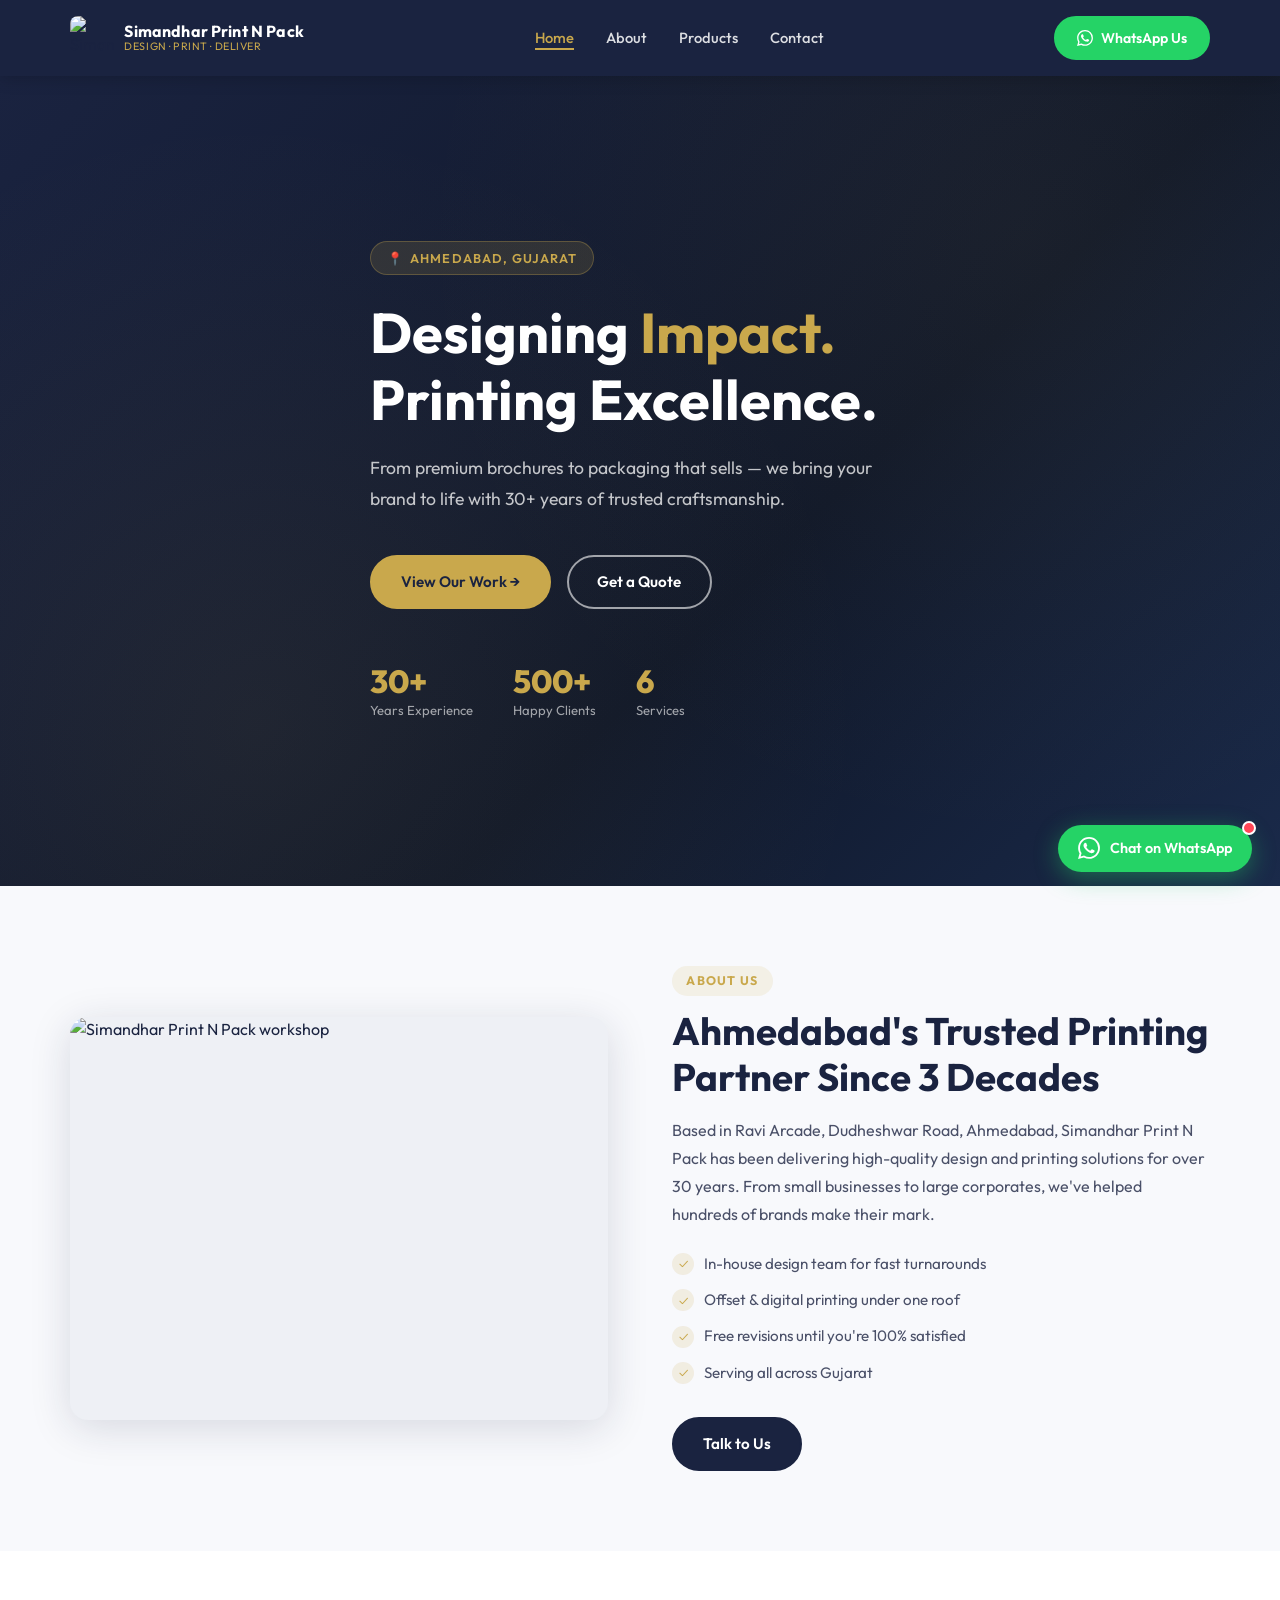
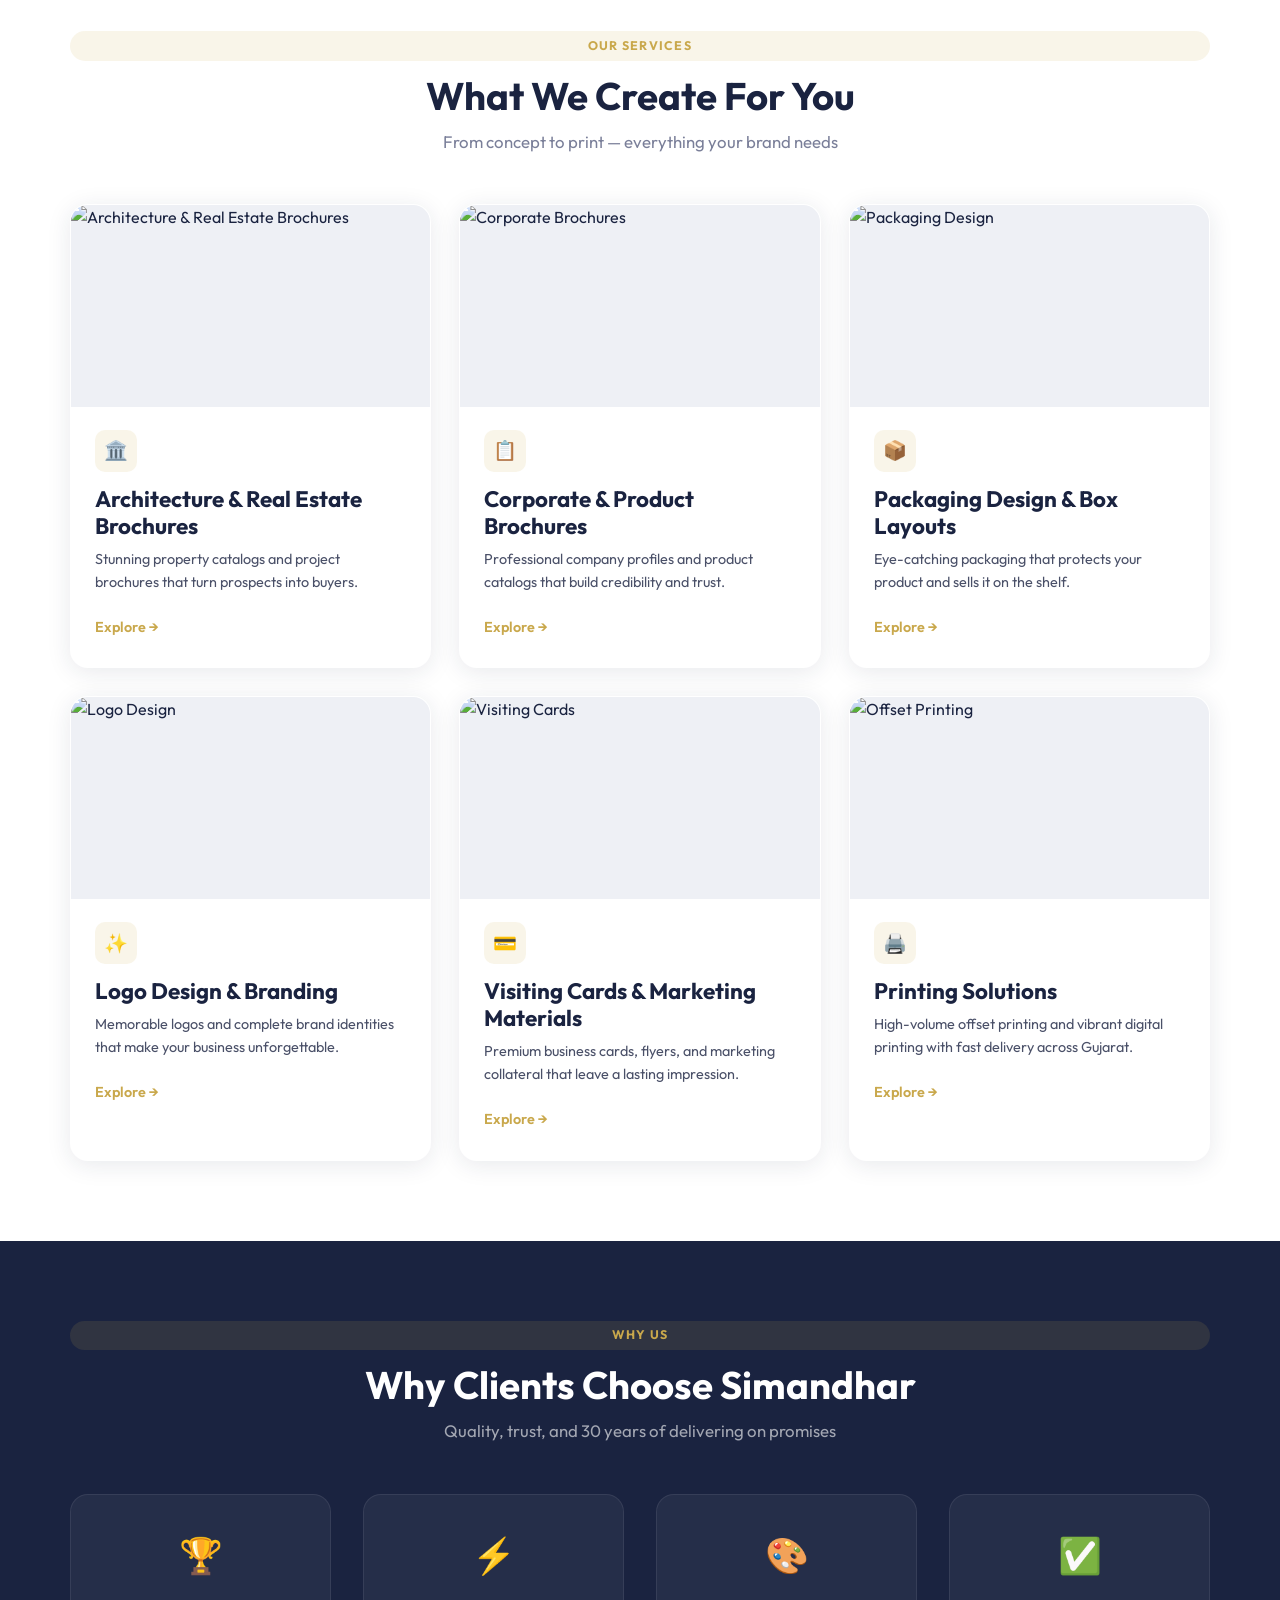
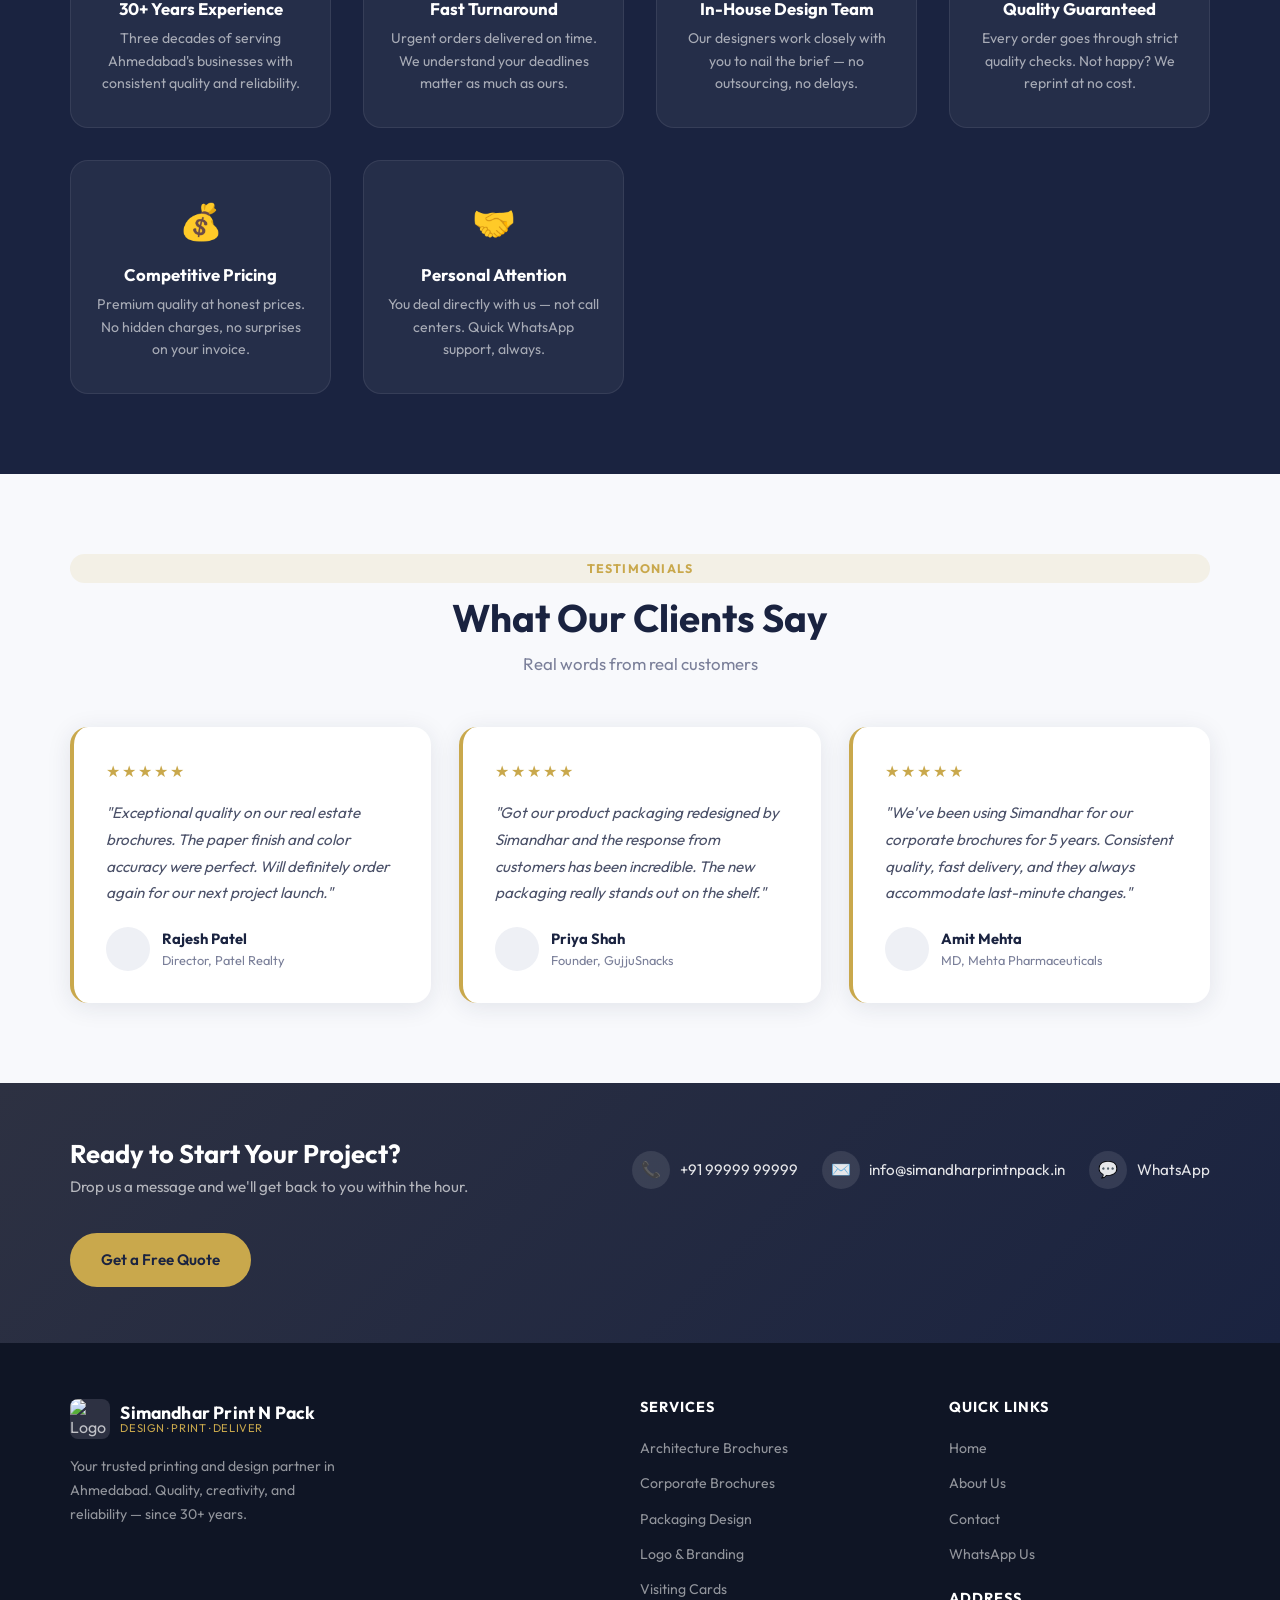
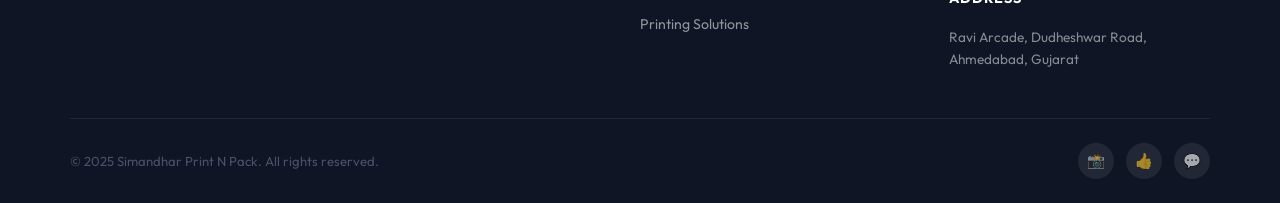
==== index.html @ f45c438a "Initial commit: Complete Simandhar Print N Pack website" ====
<!DOCTYPE html>
<html lang="en">
<head>
  <meta charset="UTF-8" />
  <meta name="viewport" content="width=device-width, initial-scale=1.0" />
  <title>Simandhar Print N Pack | Designing Impact. Printing Excellence.</title>
  <meta name="description" content="Ahmedabad's trusted printing & design studio. 30+ years of experience in brochures, packaging design, logo branding, visiting cards, and offset printing." />
  <meta name="keywords" content="printing Ahmedabad, brochure design, packaging design, logo design, visiting cards, offset printing, Simandhar Print N Pack" />

  <!-- Open Graph -->
  <meta property="og:title" content="Simandhar Print N Pack" />
  <meta property="og:description" content="Designing Impact. Printing Excellence. 30+ years in Ahmedabad." />
  <meta property="og:image" content="images/og-image.jpg" />
  <meta property="og:url" content="https://simandharprintnpack.in" />

  <!-- Fonts -->
  <link rel="preconnect" href="https://fonts.googleapis.com" />
  <link rel="preconnect" href="https://fonts.gstatic.com" crossorigin />
  <link href="https://fonts.googleapis.com/css2?family=Outfit:wght@400;500;600;700;800&display=swap" rel="stylesheet" />

  <!-- Favicon -->
  <link rel="icon" type="image/png" href="images/logo.png" />

  <link rel="stylesheet" href="css/style.css" />
</head>
<body>

  <!-- ========== HEADER ========== -->
  <header class="site-header">
    <div class="nav-inner">
      <a href="index.html" class="nav-logo">
        <img src="images/logo.png" alt="Simandhar Print N Pack Logo" width="44" height="44" />
        <div class="logo-text">
          <span class="logo-name">Simandhar Print N Pack</span>
          <span class="logo-tagline">Design · Print · Deliver</span>
        </div>
      </a>

      <nav>
        <ul class="nav-links">
          <li><a href="index.html" class="active">Home</a></li>
          <li><a href="#about">About</a></li>
          <li><a href="#products">Products</a></li>
          <li><a href="contact.html">Contact</a></li>
        </ul>
      </nav>

      <a href="https://wa.me/919999999999?text=Hi%2C%20I%27m%20interested%20in%20your%20printing%20services." class="btn btn-whatsapp nav-cta" target="_blank" rel="noopener">
        <!-- WhatsApp Icon -->
        <svg viewBox="0 0 24 24" fill="currentColor" width="16" height="16"><path d="M17.472 14.382c-.297-.149-1.758-.867-2.03-.967-.273-.099-.471-.148-.67.15-.197.297-.767.966-.94 1.164-.173.199-.347.223-.644.075-.297-.15-1.255-.463-2.39-1.475-.883-.788-1.48-1.761-1.653-2.059-.173-.297-.018-.458.13-.606.134-.133.298-.347.446-.52.149-.174.198-.298.298-.497.099-.198.05-.371-.025-.52-.075-.149-.669-1.612-.916-2.207-.242-.579-.487-.5-.669-.51-.173-.008-.371-.01-.57-.01-.198 0-.52.074-.792.372-.272.297-1.04 1.016-1.04 2.479 0 1.462 1.065 2.875 1.213 3.074.149.198 2.096 3.2 5.077 4.487.709.306 1.262.489 1.694.625.712.227 1.36.195 1.871.118.571-.085 1.758-.719 2.006-1.413.248-.694.248-1.289.173-1.413-.074-.124-.272-.198-.57-.347m-5.421 7.403h-.004a9.87 9.87 0 01-5.031-1.378l-.361-.214-3.741.982.998-3.648-.235-.374a9.86 9.86 0 01-1.51-5.26c.001-5.45 4.436-9.884 9.888-9.884 2.64 0 5.122 1.03 6.988 2.898a9.825 9.825 0 012.893 6.994c-.003 5.45-4.437 9.884-9.885 9.884m8.413-18.297A11.815 11.815 0 0012.05 0C5.495 0 .16 5.335.157 11.892c0 2.096.547 4.142 1.588 5.945L.057 24l6.305-1.654a11.882 11.882 0 005.683 1.448h.005c6.554 0 11.89-5.335 11.893-11.893a11.821 11.821 0 00-3.48-8.413Z"/></svg>
        WhatsApp Us
      </a>

      <button class="nav-toggle" id="navToggle" aria-label="Toggle menu">
        <span></span><span></span><span></span>
      </button>
    </div>

    <nav class="mobile-nav" id="mobileNav">
      <a href="index.html">Home</a>
      <a href="#about">About</a>
      <a href="#products">Products</a>
      <a href="contact.html">Contact</a>
      <a href="https://wa.me/919999999999" target="_blank" rel="noopener">💬 WhatsApp Us</a>
    </nav>
  </header>

  <!-- ========== HERO ========== -->
  <section class="hero">
    <div class="hero-bg"></div>
    <div class="hero-pattern"></div>
    <div class="container">
      <div class="hero-content">
        <div class="hero-badge">
          <span>📍</span> Ahmedabad, Gujarat
        </div>
        <h1>Designing <span>Impact.</span><br>Printing Excellence.</h1>
        <p class="hero-desc">
          From premium brochures to packaging that sells — we bring your brand to life with 30+ years of trusted craftsmanship.
        </p>
        <div class="hero-actions">
          <a href="#products" class="btn btn-primary">View Our Work →</a>
          <a href="contact.html" class="btn btn-outline">Get a Quote</a>
        </div>
        <div class="hero-stats">
          <div class="stat-item">
            <div class="stat-num">30+</div>
            <div class="stat-label">Years Experience</div>
          </div>
          <div class="stat-item">
            <div class="stat-num">500+</div>
            <div class="stat-label">Happy Clients</div>
          </div>
          <div class="stat-item">
            <div class="stat-num">6</div>
            <div class="stat-label">Services</div>
          </div>
        </div>
      </div>
    </div>
  </section>

  <!-- ========== ABOUT ========== -->
  <section class="about-snippet" id="about">
    <div class="container">
      <div class="about-grid">
        <div class="about-image">
          <img src="images/about.jpg" alt="Simandhar Print N Pack workshop" loading="lazy" />
        </div>
        <div class="about-text">
          <span class="section-label">About Us</span>
          <h2>Ahmedabad's Trusted Printing Partner Since 3 Decades</h2>
          <p>
            Based in Ravi Arcade, Dudheshwar Road, Ahmedabad, Simandhar Print N Pack has been delivering high-quality design and printing solutions for over 30 years. From small businesses to large corporates, we've helped hundreds of brands make their mark.
          </p>
          <div class="about-features">
            <div class="feature-item">
              <span class="feature-icon">✓</span>
              In-house design team for fast turnarounds
            </div>
            <div class="feature-item">
              <span class="feature-icon">✓</span>
              Offset & digital printing under one roof
            </div>
            <div class="feature-item">
              <span class="feature-icon">✓</span>
              Free revisions until you're 100% satisfied
            </div>
            <div class="feature-item">
              <span class="feature-icon">✓</span>
              Serving all across Gujarat
            </div>
          </div>
          <a href="contact.html" class="btn btn-dark">Talk to Us</a>
        </div>
      </div>
    </div>
  </section>

  <!-- ========== PRODUCTS ========== -->
  <section id="products">
    <div class="container">
      <span class="section-label" style="display:block;text-align:center;">Our Services</span>
      <h2 class="section-title">What We Create For You</h2>
      <p class="section-subtitle">From concept to print — everything your brand needs</p>

      <div class="products-grid">

        <!-- Architecture Brochures -->
        <div class="product-card">
          <div class="product-card-img">
            <img src="images/products/architecture-thumb.jpg" alt="Architecture & Real Estate Brochures" loading="lazy" />
          </div>
          <div class="product-card-body">
            <div class="product-card-icon">🏛️</div>
            <h3>Architecture & Real Estate Brochures</h3>
            <p>Stunning property catalogs and project brochures that turn prospects into buyers.</p>
            <a href="products/architecture-brochures.html" class="card-link">Explore →</a>
          </div>
        </div>

        <!-- Corporate Brochures -->
        <div class="product-card">
          <div class="product-card-img">
            <img src="images/products/corporate-thumb.jpg" alt="Corporate Brochures" loading="lazy" />
          </div>
          <div class="product-card-body">
            <div class="product-card-icon">📋</div>
            <h3>Corporate & Product Brochures</h3>
            <p>Professional company profiles and product catalogs that build credibility and trust.</p>
            <a href="products/corporate-brochures.html" class="card-link">Explore →</a>
          </div>
        </div>

        <!-- Packaging -->
        <div class="product-card">
          <div class="product-card-img">
            <img src="images/products/packaging-thumb.jpg" alt="Packaging Design" loading="lazy" />
          </div>
          <div class="product-card-body">
            <div class="product-card-icon">📦</div>
            <h3>Packaging Design & Box Layouts</h3>
            <p>Eye-catching packaging that protects your product and sells it on the shelf.</p>
            <a href="products/packaging-design.html" class="card-link">Explore →</a>
          </div>
        </div>

        <!-- Logo & Branding -->
        <div class="product-card">
          <div class="product-card-img">
            <img src="images/products/logo-thumb.jpg" alt="Logo Design" loading="lazy" />
          </div>
          <div class="product-card-body">
            <div class="product-card-icon">✨</div>
            <h3>Logo Design & Branding</h3>
            <p>Memorable logos and complete brand identities that make your business unforgettable.</p>
            <a href="products/logo-branding.html" class="card-link">Explore →</a>
          </div>
        </div>

        <!-- Visiting Cards -->
        <div class="product-card">
          <div class="product-card-img">
            <img src="images/products/cards-thumb.jpg" alt="Visiting Cards" loading="lazy" />
          </div>
          <div class="product-card-body">
            <div class="product-card-icon">💳</div>
            <h3>Visiting Cards & Marketing Materials</h3>
            <p>Premium business cards, flyers, and marketing collateral that leave a lasting impression.</p>
            <a href="products/visiting-cards.html" class="card-link">Explore →</a>
          </div>
        </div>

        <!-- Printing Solutions -->
        <div class="product-card">
          <div class="product-card-img">
            <img src="images/products/printing-thumb.jpg" alt="Offset Printing" loading="lazy" />
          </div>
          <div class="product-card-body">
            <div class="product-card-icon">🖨️</div>
            <h3>Printing Solutions</h3>
            <p>High-volume offset printing and vibrant digital printing with fast delivery across Gujarat.</p>
            <a href="products/printing-solutions.html" class="card-link">Explore →</a>
          </div>
        </div>

      </div>
    </div>
  </section>

  <!-- ========== WHY CHOOSE US ========== -->
  <section class="why-us">
    <div class="container">
      <span class="section-label" style="display:block;text-align:center;">Why Us</span>
      <h2 class="section-title">Why Clients Choose Simandhar</h2>
      <p class="section-subtitle">Quality, trust, and 30 years of delivering on promises</p>

      <div class="why-grid">
        <div class="why-card">
          <div class="why-icon">🏆</div>
          <h3>30+ Years Experience</h3>
          <p>Three decades of serving Ahmedabad's businesses with consistent quality and reliability.</p>
        </div>
        <div class="why-card">
          <div class="why-icon">⚡</div>
          <h3>Fast Turnaround</h3>
          <p>Urgent orders delivered on time. We understand your deadlines matter as much as ours.</p>
        </div>
        <div class="why-card">
          <div class="why-icon">🎨</div>
          <h3>In-House Design Team</h3>
          <p>Our designers work closely with you to nail the brief — no outsourcing, no delays.</p>
        </div>
        <div class="why-card">
          <div class="why-icon">✅</div>
          <h3>Quality Guaranteed</h3>
          <p>Every order goes through strict quality checks. Not happy? We reprint at no cost.</p>
        </div>
        <div class="why-card">
          <div class="why-icon">💰</div>
          <h3>Competitive Pricing</h3>
          <p>Premium quality at honest prices. No hidden charges, no surprises on your invoice.</p>
        </div>
        <div class="why-card">
          <div class="why-icon">🤝</div>
          <h3>Personal Attention</h3>
          <p>You deal directly with us — not call centers. Quick WhatsApp support, always.</p>
        </div>
      </div>
    </div>
  </section>

  <!-- ========== TESTIMONIALS ========== -->
  <section class="testimonials">
    <div class="container">
      <span class="section-label" style="display:block;text-align:center;">Testimonials</span>
      <h2 class="section-title">What Our Clients Say</h2>
      <p class="section-subtitle">Real words from real customers</p>

      <div class="testimonials-grid">
        <div class="testimonial-card">
          <div class="stars">★★★★★</div>
          <p>"Exceptional quality on our real estate brochures. The paper finish and color accuracy were perfect. Will definitely order again for our next project launch."</p>
          <div class="testimonial-author">
            <div class="author-avatar"></div>
            <div>
              <div class="author-name">Rajesh Patel</div>
              <div class="author-role">Director, Patel Realty</div>
            </div>
          </div>
        </div>

        <div class="testimonial-card">
          <div class="stars">★★★★★</div>
          <p>"Got our product packaging redesigned by Simandhar and the response from customers has been incredible. The new packaging really stands out on the shelf."</p>
          <div class="testimonial-author">
            <div class="author-avatar"></div>
            <div>
              <div class="author-name">Priya Shah</div>
              <div class="author-role">Founder, GujjuSnacks</div>
            </div>
          </div>
        </div>

        <div class="testimonial-card">
          <div class="stars">★★★★★</div>
          <p>"We've been using Simandhar for our corporate brochures for 5 years. Consistent quality, fast delivery, and they always accommodate last-minute changes."</p>
          <div class="testimonial-author">
            <div class="author-avatar"></div>
            <div>
              <div class="author-name">Amit Mehta</div>
              <div class="author-role">MD, Mehta Pharmaceuticals</div>
            </div>
          </div>
        </div>
      </div>
    </div>
  </section>

  <!-- ========== CONTACT STRIP ========== -->
  <section class="contact-strip">
    <div class="container">
      <div class="contact-strip-inner">
        <div>
          <h2>Ready to Start Your Project?</h2>
          <p>Drop us a message and we'll get back to you within the hour.</p>
        </div>
        <div class="contact-items">
          <a href="tel:+919999999999" class="contact-item">
            <span class="contact-item-icon">📞</span>
            +91 99999 99999
          </a>
          <a href="mailto:info@simandharprintnpack.in" class="contact-item">
            <span class="contact-item-icon">✉️</span>
            info@simandharprintnpack.in
          </a>
          <a href="https://wa.me/919999999999" class="contact-item" target="_blank" rel="noopener">
            <span class="contact-item-icon">💬</span>
            WhatsApp
          </a>
        </div>
        <a href="contact.html" class="btn btn-primary">Get a Free Quote</a>
      </div>
    </div>
  </section>

  <!-- ========== FOOTER ========== -->
  <footer class="site-footer">
    <div class="container">
      <div class="footer-grid">
        <div class="footer-brand">
          <div class="footer-logo-wrap">
            <img src="images/logo.png" alt="Logo" class="footer-logo-img" width="40" height="40" />
            <div class="logo-text">
              <span class="logo-name">Simandhar Print N Pack</span>
              <span class="logo-tagline">Design · Print · Deliver</span>
            </div>
          </div>
          <p>Your trusted printing and design partner in Ahmedabad. Quality, creativity, and reliability — since 30+ years.</p>
        </div>
        <div class="footer-col">
          <h4>Services</h4>
          <ul>
            <li><a href="products/architecture-brochures.html">Architecture Brochures</a></li>
            <li><a href="products/corporate-brochures.html">Corporate Brochures</a></li>
            <li><a href="products/packaging-design.html">Packaging Design</a></li>
            <li><a href="products/logo-branding.html">Logo & Branding</a></li>
            <li><a href="products/visiting-cards.html">Visiting Cards</a></li>
            <li><a href="products/printing-solutions.html">Printing Solutions</a></li>
          </ul>
        </div>
        <div class="footer-col">
          <h4>Quick Links</h4>
          <ul>
            <li><a href="index.html">Home</a></li>
            <li><a href="#about">About Us</a></li>
            <li><a href="contact.html">Contact</a></li>
            <li><a href="https://wa.me/919999999999" target="_blank" rel="noopener">WhatsApp Us</a></li>
          </ul>
          <h4 style="margin-top:1.5rem;">Address</h4>
          <p style="font-size:0.85rem;color:rgba(255,255,255,0.5);line-height:1.6;">
            Ravi Arcade, Dudheshwar Road,<br>Ahmedabad, Gujarat
          </p>
        </div>
      </div>
      <div class="footer-bottom">
        <p>© 2025 Simandhar Print N Pack. All rights reserved.</p>
        <div class="social-links">
          <a href="#" class="social-link" aria-label="Instagram">📸</a>
          <a href="#" class="social-link" aria-label="Facebook">👍</a>
          <a href="https://wa.me/919999999999" class="social-link" aria-label="WhatsApp" target="_blank" rel="noopener">💬</a>
        </div>
      </div>
    </div>
  </footer>

  <!-- ========== WHATSAPP FLOAT ========== -->
  <a href="https://wa.me/919999999999?text=Hi%2C%20I%27m%20interested%20in%20your%20services.%20Please%20share%20more%20details." class="whatsapp-float" target="_blank" rel="noopener" aria-label="Chat on WhatsApp">
    <div class="whatsapp-pulse"></div>
    <svg viewBox="0 0 24 24" fill="currentColor">
      <path d="M17.472 14.382c-.297-.149-1.758-.867-2.03-.967-.273-.099-.471-.148-.67.15-.197.297-.767.966-.94 1.164-.173.199-.347.223-.644.075-.297-.15-1.255-.463-2.39-1.475-.883-.788-1.48-1.761-1.653-2.059-.173-.297-.018-.458.13-.606.134-.133.298-.347.446-.52.149-.174.198-.298.298-.497.099-.198.05-.371-.025-.52-.075-.149-.669-1.612-.916-2.207-.242-.579-.487-.5-.669-.51-.173-.008-.371-.01-.57-.01-.198 0-.52.074-.792.372-.272.297-1.04 1.016-1.04 2.479 0 1.462 1.065 2.875 1.213 3.074.149.198 2.096 3.2 5.077 4.487.709.306 1.262.489 1.694.625.712.227 1.36.195 1.871.118.571-.085 1.758-.719 2.006-1.413.248-.694.248-1.289.173-1.413-.074-.124-.272-.198-.57-.347m-5.421 7.403h-.004a9.87 9.87 0 01-5.031-1.378l-.361-.214-3.741.982.998-3.648-.235-.374a9.86 9.86 0 01-1.51-5.26c.001-5.45 4.436-9.884 9.888-9.884 2.64 0 5.122 1.03 6.988 2.898a9.825 9.825 0 012.893 6.994c-.003 5.45-4.437 9.884-9.885 9.884m8.413-18.297A11.815 11.815 0 0012.05 0C5.495 0 .16 5.335.157 11.892c0 2.096.547 4.142 1.588 5.945L.057 24l6.305-1.654a11.882 11.882 0 005.683 1.448h.005c6.554 0 11.89-5.335 11.893-11.893a11.821 11.821 0 00-3.48-8.413Z"/>
    </svg>
    <span>Chat on WhatsApp</span>
  </a>

  <script src="js/main.js"></script>
</body>
</html>
---- css/style.css ----
/* =============================================
   Simandhar Print N Pack — Global Stylesheet
   ============================================= */

/* --- Variables --- */
:root {
  --navy: #1a2340;
  --charcoal: #2d3142;
  --gold: #c9a84c;
  --gold-light: #e8c97a;
  --white: #ffffff;
  --off-white: #f8f9fc;
  --light-gray: #eef0f5;
  --text-dark: #1a2340;
  --text-mid: #4a5068;
  --text-light: #7a7f99;
  --shadow: 0 4px 24px rgba(26,35,64,0.10);
  --shadow-lg: 0 8px 40px rgba(26,35,64,0.15);
  --radius: 10px;
  --radius-lg: 18px;
  --transition: 0.25s ease;
  --whatsapp: #25D366;
}

/* --- Reset & Base --- */
*, *::before, *::after { box-sizing: border-box; margin: 0; padding: 0; }

html { scroll-behavior: smooth; }

body {
  font-family: 'Outfit', 'Inter', sans-serif;
  color: var(--text-dark);
  background: var(--white);
  line-height: 1.6;
  font-size: 16px;
  overflow-x: hidden;
}

img { max-width: 100%; height: auto; display: block; }

a { color: inherit; text-decoration: none; }

ul { list-style: none; }

/* --- Typography --- */
h1, h2, h3, h4 { font-weight: 700; line-height: 1.2; }
h1 { font-size: clamp(2rem, 5vw, 3.5rem); }
h2 { font-size: clamp(1.6rem, 3.5vw, 2.4rem); }
h3 { font-size: clamp(1.1rem, 2.5vw, 1.4rem); }
p { color: var(--text-mid); line-height: 1.75; }

.section-title {
  text-align: center;
  margin-bottom: 0.5rem;
  color: var(--navy);
}
.section-subtitle {
  text-align: center;
  color: var(--text-light);
  font-size: 1.05rem;
  margin-bottom: 3rem;
}
.section-label {
  display: inline-block;
  background: rgba(201,168,76,0.12);
  color: var(--gold);
  font-size: 0.78rem;
  font-weight: 700;
  letter-spacing: 0.1em;
  text-transform: uppercase;
  padding: 0.3rem 0.9rem;
  border-radius: 50px;
  margin-bottom: 0.75rem;
}

/* --- Container --- */
.container {
  max-width: 1180px;
  margin: 0 auto;
  padding: 0 1.25rem;
}

/* --- Buttons --- */
.btn {
  display: inline-flex;
  align-items: center;
  gap: 0.5rem;
  padding: 0.8rem 1.8rem;
  border-radius: 50px;
  font-weight: 600;
  font-size: 0.95rem;
  cursor: pointer;
  transition: all var(--transition);
  border: 2px solid transparent;
  white-space: nowrap;
}

.btn-primary {
  background: var(--gold);
  color: var(--navy);
  border-color: var(--gold);
}
.btn-primary:hover {
  background: var(--gold-light);
  border-color: var(--gold-light);
  transform: translateY(-2px);
  box-shadow: 0 6px 20px rgba(201,168,76,0.35);
}

.btn-outline {
  background: transparent;
  color: var(--white);
  border-color: rgba(255,255,255,0.6);
}
.btn-outline:hover {
  background: rgba(255,255,255,0.12);
  border-color: var(--white);
}

.btn-whatsapp {
  background: var(--whatsapp);
  color: var(--white);
  border-color: var(--whatsapp);
}
.btn-whatsapp:hover {
  background: #1ebe5a;
  transform: translateY(-2px);
  box-shadow: 0 6px 20px rgba(37,211,102,0.35);
}

.btn-dark {
  background: var(--navy);
  color: var(--white);
  border-color: var(--navy);
}
.btn-dark:hover {
  background: var(--charcoal);
  transform: translateY(-2px);
}

/* =============================================
   HEADER / NAV
   ============================================= */
.site-header {
  position: sticky;
  top: 0;
  z-index: 100;
  background: var(--navy);
  box-shadow: 0 2px 16px rgba(0,0,0,0.18);
}

.nav-inner {
  display: flex;
  align-items: center;
  justify-content: space-between;
  padding: 1rem 1.25rem;
  max-width: 1180px;
  margin: 0 auto;
}

.nav-logo {
  display: flex;
  align-items: center;
  gap: 0.65rem;
}
.nav-logo img {
  width: 44px;
  height: 44px;
  border-radius: 8px;
  object-fit: cover;
}
.logo-text {
  display: flex;
  flex-direction: column;
  line-height: 1.1;
}
.logo-name {
  font-size: 1rem;
  font-weight: 700;
  color: var(--white);
  letter-spacing: 0.01em;
}
.logo-tagline {
  font-size: 0.67rem;
  color: var(--gold);
  letter-spacing: 0.05em;
  text-transform: uppercase;
}

.nav-links {
  display: flex;
  align-items: center;
  gap: 2rem;
}
.nav-links a {
  color: rgba(255,255,255,0.85);
  font-size: 0.92rem;
  font-weight: 500;
  transition: color var(--transition);
  position: relative;
}
.nav-links a::after {
  content: '';
  position: absolute;
  bottom: -3px;
  left: 0;
  width: 0;
  height: 2px;
  background: var(--gold);
  transition: width var(--transition);
}
.nav-links a:hover,
.nav-links a.active {
  color: var(--gold);
}
.nav-links a:hover::after,
.nav-links a.active::after {
  width: 100%;
}

.nav-cta {
  padding: 0.55rem 1.3rem;
  font-size: 0.88rem;
}

/* Hamburger */
.nav-toggle {
  display: none;
  flex-direction: column;
  gap: 5px;
  background: none;
  border: none;
  cursor: pointer;
  padding: 6px;
}
.nav-toggle span {
  display: block;
  width: 24px;
  height: 2px;
  background: var(--white);
  border-radius: 2px;
  transition: all var(--transition);
}
.nav-toggle.open span:nth-child(1) { transform: translateY(7px) rotate(45deg); }
.nav-toggle.open span:nth-child(2) { opacity: 0; }
.nav-toggle.open span:nth-child(3) { transform: translateY(-7px) rotate(-45deg); }

/* Mobile Nav */
.mobile-nav {
  display: none;
  background: var(--charcoal);
  padding: 1rem 1.25rem 1.5rem;
}
.mobile-nav.open { display: block; }
.mobile-nav a {
  display: block;
  color: rgba(255,255,255,0.88);
  padding: 0.75rem 0;
  font-size: 1rem;
  border-bottom: 1px solid rgba(255,255,255,0.08);
  transition: color var(--transition);
}
.mobile-nav a:last-child { border-bottom: none; }
.mobile-nav a:hover { color: var(--gold); }

/* =============================================
   HERO
   ============================================= */
.hero {
  position: relative;
  min-height: 90vh;
  display: flex;
  align-items: center;
  background: linear-gradient(135deg, var(--navy) 0%, #0f1729 60%, #1a2a4a 100%);
  overflow: hidden;
}

.hero-bg {
  position: absolute;
  inset: 0;
  background-image: url('../images/hero.jpg');
  background-size: cover;
  background-position: center;
  opacity: 0.18;
}

.hero-pattern {
  position: absolute;
  inset: 0;
  background-image:
    radial-gradient(circle at 20% 80%, rgba(201,168,76,0.08) 0%, transparent 50%),
    radial-gradient(circle at 80% 20%, rgba(201,168,76,0.06) 0%, transparent 50%);
}

.hero-content {
  position: relative;
  z-index: 1;
  max-width: 700px;
  padding: 5rem 0;
}

.hero-badge {
  display: inline-flex;
  align-items: center;
  gap: 0.4rem;
  background: rgba(201,168,76,0.15);
  border: 1px solid rgba(201,168,76,0.3);
  color: var(--gold);
  font-size: 0.8rem;
  font-weight: 600;
  letter-spacing: 0.08em;
  text-transform: uppercase;
  padding: 0.35rem 1rem;
  border-radius: 50px;
  margin-bottom: 1.5rem;
}

.hero h1 {
  color: var(--white);
  margin-bottom: 1.25rem;
}
.hero h1 span { color: var(--gold); }

.hero-desc {
  color: rgba(255,255,255,0.75);
  font-size: 1.1rem;
  margin-bottom: 2.5rem;
  max-width: 540px;
}

.hero-actions {
  display: flex;
  gap: 1rem;
  flex-wrap: wrap;
}

.hero-stats {
  display: flex;
  gap: 2.5rem;
  margin-top: 3.5rem;
  flex-wrap: wrap;
}
.stat-item { text-align: left; }
.stat-num {
  font-size: 2rem;
  font-weight: 800;
  color: var(--gold);
  line-height: 1;
}
.stat-label {
  font-size: 0.82rem;
  color: rgba(255,255,255,0.6);
  margin-top: 0.2rem;
}

/* =============================================
   SECTIONS
   ============================================= */
section { padding: 5rem 0; }

/* About Snippet */
.about-snippet {
  background: var(--off-white);
}
.about-grid {
  display: grid;
  grid-template-columns: 1fr 1fr;
  gap: 4rem;
  align-items: center;
}
.about-image {
  border-radius: var(--radius-lg);
  overflow: hidden;
  box-shadow: var(--shadow-lg);
  aspect-ratio: 4/3;
  background: var(--light-gray);
}
.about-image img {
  width: 100%;
  height: 100%;
  object-fit: cover;
}
.about-text .section-label { text-align: left; }
.about-text h2 { margin-bottom: 1rem; }
.about-text p { margin-bottom: 1.5rem; }
.about-features {
  display: flex;
  flex-direction: column;
  gap: 0.75rem;
  margin-bottom: 2rem;
}
.feature-item {
  display: flex;
  align-items: center;
  gap: 0.6rem;
  font-size: 0.95rem;
  color: var(--text-mid);
}
.feature-icon {
  width: 22px;
  height: 22px;
  background: rgba(201,168,76,0.15);
  border-radius: 50%;
  display: flex;
  align-items: center;
  justify-content: center;
  flex-shrink: 0;
  color: var(--gold);
  font-size: 0.75rem;
}

/* Products Grid */
.products-grid {
  display: grid;
  grid-template-columns: repeat(auto-fit, minmax(300px, 1fr));
  gap: 1.75rem;
  margin-top: 3rem;
}

.product-card {
  background: var(--white);
  border-radius: var(--radius-lg);
  overflow: hidden;
  box-shadow: var(--shadow);
  transition: all var(--transition);
  border: 1.5px solid transparent;
}
.product-card:hover {
  transform: translateY(-6px);
  box-shadow: var(--shadow-lg);
  border-color: var(--gold);
}
.product-card-img {
  aspect-ratio: 16/9;
  overflow: hidden;
  background: var(--light-gray);
}
.product-card-img img {
  width: 100%;
  height: 100%;
  object-fit: cover;
  transition: transform 0.4s ease;
}
.product-card:hover .product-card-img img {
  transform: scale(1.05);
}
.product-card-body {
  padding: 1.4rem 1.5rem 1.75rem;
}
.product-card-icon {
  width: 42px;
  height: 42px;
  background: rgba(201,168,76,0.12);
  border-radius: 10px;
  display: flex;
  align-items: center;
  justify-content: center;
  margin-bottom: 0.9rem;
  font-size: 1.2rem;
}
.product-card h3 {
  color: var(--navy);
  margin-bottom: 0.5rem;
}
.product-card p {
  font-size: 0.9rem;
  margin-bottom: 1.25rem;
  line-height: 1.6;
}
.card-link {
  display: inline-flex;
  align-items: center;
  gap: 0.4rem;
  color: var(--gold);
  font-weight: 600;
  font-size: 0.9rem;
  transition: gap var(--transition);
}
.card-link:hover { gap: 0.7rem; }

/* Why Choose Us */
.why-us {
  background: var(--navy);
  color: var(--white);
}
.why-us .section-title { color: var(--white); }
.why-us .section-subtitle { color: rgba(255,255,255,0.6); }
.why-grid {
  display: grid;
  grid-template-columns: repeat(auto-fit, minmax(220px, 1fr));
  gap: 2rem;
}
.why-card {
  text-align: center;
  padding: 2rem 1.5rem;
  border-radius: var(--radius-lg);
  background: rgba(255,255,255,0.05);
  border: 1px solid rgba(255,255,255,0.08);
  transition: all var(--transition);
}
.why-card:hover {
  background: rgba(201,168,76,0.08);
  border-color: rgba(201,168,76,0.25);
  transform: translateY(-4px);
}
.why-icon {
  font-size: 2.2rem;
  margin-bottom: 1rem;
}
.why-card h3 {
  color: var(--white);
  margin-bottom: 0.5rem;
  font-size: 1.05rem;
}
.why-card p {
  color: rgba(255,255,255,0.6);
  font-size: 0.88rem;
  line-height: 1.6;
}

/* Testimonials */
.testimonials { background: var(--off-white); }
.testimonials-grid {
  display: grid;
  grid-template-columns: repeat(auto-fit, minmax(280px, 1fr));
  gap: 1.75rem;
}
.testimonial-card {
  background: var(--white);
  border-radius: var(--radius-lg);
  padding: 2rem;
  box-shadow: var(--shadow);
  border-left: 4px solid var(--gold);
}
.stars {
  color: var(--gold);
  font-size: 1rem;
  margin-bottom: 1rem;
  letter-spacing: 2px;
}
.testimonial-card p {
  font-style: italic;
  font-size: 0.95rem;
  margin-bottom: 1.25rem;
}
.testimonial-author {
  display: flex;
  align-items: center;
  gap: 0.75rem;
}
.author-avatar {
  width: 44px;
  height: 44px;
  border-radius: 50%;
  background: var(--light-gray);
  overflow: hidden;
  flex-shrink: 0;
}
.author-avatar img {
  width: 100%;
  height: 100%;
  object-fit: cover;
}
.author-name {
  font-weight: 700;
  font-size: 0.92rem;
  color: var(--navy);
}
.author-role {
  font-size: 0.8rem;
  color: var(--text-light);
}

/* Contact Strip */
.contact-strip {
  background: linear-gradient(135deg, var(--charcoal), var(--navy));
  color: var(--white);
  padding: 3.5rem 0;
}
.contact-strip-inner {
  display: flex;
  align-items: center;
  justify-content: space-between;
  flex-wrap: wrap;
  gap: 2rem;
}
.contact-strip h2 {
  color: var(--white);
  margin-bottom: 0.3rem;
  font-size: 1.6rem;
}
.contact-strip p {
  color: rgba(255,255,255,0.65);
  font-size: 0.95rem;
}
.contact-items {
  display: flex;
  flex-wrap: wrap;
  gap: 1.5rem;
}
.contact-item {
  display: flex;
  align-items: center;
  gap: 0.6rem;
  font-size: 0.95rem;
  color: rgba(255,255,255,0.88);
  transition: color var(--transition);
}
.contact-item:hover { color: var(--gold); }
.contact-item-icon {
  width: 38px;
  height: 38px;
  border-radius: 50%;
  background: rgba(255,255,255,0.1);
  display: flex;
  align-items: center;
  justify-content: center;
  font-size: 1rem;
  flex-shrink: 0;
}

/* =============================================
   FOOTER
   ============================================= */
.site-footer {
  background: #0f1525;
  color: rgba(255,255,255,0.7);
  padding: 3.5rem 0 1.5rem;
}
.footer-grid {
  display: grid;
  grid-template-columns: 2fr 1fr 1fr;
  gap: 3rem;
  margin-bottom: 3rem;
}
.footer-brand .logo-name { font-size: 1.1rem; color: var(--white); }
.footer-brand .logo-tagline { font-size: 0.7rem; }
.footer-brand p {
  color: rgba(255,255,255,0.55);
  font-size: 0.88rem;
  margin-top: 1rem;
  line-height: 1.7;
  max-width: 280px;
}
.footer-logo-wrap {
  display: flex;
  align-items: center;
  gap: 0.65rem;
  margin-bottom: 0.5rem;
}
.footer-logo-img {
  width: 40px;
  height: 40px;
  border-radius: 8px;
  background: var(--charcoal);
}
.footer-col h4 {
  color: var(--white);
  font-size: 0.9rem;
  margin-bottom: 1.2rem;
  text-transform: uppercase;
  letter-spacing: 0.07em;
}
.footer-col ul li {
  margin-bottom: 0.6rem;
}
.footer-col ul li a {
  color: rgba(255,255,255,0.55);
  font-size: 0.88rem;
  transition: color var(--transition);
}
.footer-col ul li a:hover { color: var(--gold); }
.footer-bottom {
  border-top: 1px solid rgba(255,255,255,0.08);
  padding-top: 1.5rem;
  display: flex;
  align-items: center;
  justify-content: space-between;
  flex-wrap: wrap;
  gap: 1rem;
}
.footer-bottom p { font-size: 0.82rem; }
.social-links {
  display: flex;
  gap: 0.75rem;
}
.social-link {
  width: 36px;
  height: 36px;
  border-radius: 50%;
  background: rgba(255,255,255,0.08);
  display: flex;
  align-items: center;
  justify-content: center;
  font-size: 0.9rem;
  color: rgba(255,255,255,0.6);
  transition: all var(--transition);
}
.social-link:hover {
  background: var(--gold);
  color: var(--navy);
}

/* =============================================
   WHATSAPP FLOATING BUTTON
   ============================================= */
.whatsapp-float {
  position: fixed;
  bottom: 1.75rem;
  right: 1.75rem;
  z-index: 999;
  display: flex;
  align-items: center;
  gap: 0.6rem;
  background: var(--whatsapp);
  color: var(--white);
  padding: 0.75rem 1.25rem;
  border-radius: 50px;
  box-shadow: 0 6px 24px rgba(37,211,102,0.4);
  font-weight: 600;
  font-size: 0.9rem;
  transition: all var(--transition);
  text-decoration: none;
}
.whatsapp-float:hover {
  background: #1ebe5a;
  transform: translateY(-3px);
  box-shadow: 0 10px 32px rgba(37,211,102,0.5);
}
.whatsapp-float svg {
  width: 22px;
  height: 22px;
  flex-shrink: 0;
}
.whatsapp-pulse {
  position: absolute;
  top: -4px;
  right: -4px;
  width: 14px;
  height: 14px;
  background: #ff4757;
  border-radius: 50%;
  border: 2px solid var(--white);
  animation: pulse-dot 2s infinite;
}
@keyframes pulse-dot {
  0%, 100% { transform: scale(1); opacity: 1; }
  50% { transform: scale(1.3); opacity: 0.7; }
}

/* =============================================
   PRODUCT PAGE SPECIFIC
   ============================================= */
.page-hero {
  background: linear-gradient(135deg, var(--navy), var(--charcoal));
  padding: 4rem 0 3rem;
  color: var(--white);
}
.page-hero h1 { color: var(--white); margin-bottom: 0.75rem; }
.page-hero p { color: rgba(255,255,255,0.7); font-size: 1.05rem; max-width: 580px; }
.breadcrumb {
  display: flex;
  align-items: center;
  gap: 0.5rem;
  font-size: 0.83rem;
  color: rgba(255,255,255,0.5);
  margin-bottom: 1rem;
}
.breadcrumb a { color: var(--gold); }
.breadcrumb span { color: rgba(255,255,255,0.4); }

.gallery-grid {
  display: grid;
  grid-template-columns: repeat(auto-fill, minmax(260px, 1fr));
  gap: 1.25rem;
}
.gallery-item {
  border-radius: var(--radius);
  overflow: hidden;
  background: var(--light-gray);
  aspect-ratio: 4/3;
  cursor: zoom-in;
  transition: transform var(--transition);
}
.gallery-item:hover { transform: scale(1.02); }
.gallery-item img {
  width: 100%;
  height: 100%;
  object-fit: cover;
}

.process-steps {
  display: flex;
  flex-wrap: wrap;
  gap: 0;
  counter-reset: step;
  position: relative;
}
.process-step {
  flex: 1;
  min-width: 160px;
  text-align: center;
  padding: 2rem 1rem;
  position: relative;
}
.process-step::after {
  content: '→';
  position: absolute;
  right: -0.5rem;
  top: 50%;
  transform: translateY(-50%);
  color: var(--gold);
  font-size: 1.5rem;
}
.process-step:last-child::after { display: none; }
.step-num {
  width: 48px;
  height: 48px;
  border-radius: 50%;
  background: var(--gold);
  color: var(--navy);
  font-weight: 800;
  font-size: 1.1rem;
  display: flex;
  align-items: center;
  justify-content: center;
  margin: 0 auto 0.9rem;
}
.process-step h4 { color: var(--navy); margin-bottom: 0.3rem; font-size: 0.95rem; }
.process-step p { font-size: 0.82rem; }

.product-cta-box {
  background: var(--navy);
  border-radius: var(--radius-lg);
  padding: 3rem;
  text-align: center;
  color: var(--white);
}
.product-cta-box h2 { color: var(--white); margin-bottom: 0.75rem; }
.product-cta-box p { color: rgba(255,255,255,0.7); margin-bottom: 2rem; }
.cta-actions {
  display: flex;
  justify-content: center;
  gap: 1rem;
  flex-wrap: wrap;
}

/* =============================================
   CONTACT PAGE
   ============================================= */
.contact-grid {
  display: grid;
  grid-template-columns: 1fr 1.4fr;
  gap: 3rem;
  align-items: start;
}
.contact-info-box {
  background: var(--navy);
  border-radius: var(--radius-lg);
  padding: 2.5rem;
  color: var(--white);
}
.contact-info-box h3 { color: var(--white); margin-bottom: 0.4rem; }
.contact-info-box > p {
  color: rgba(255,255,255,0.6);
  font-size: 0.9rem;
  margin-bottom: 2rem;
}
.contact-detail-item {
  display: flex;
  align-items: flex-start;
  gap: 1rem;
  margin-bottom: 1.5rem;
}
.detail-icon {
  width: 44px;
  height: 44px;
  border-radius: 10px;
  background: rgba(201,168,76,0.15);
  display: flex;
  align-items: center;
  justify-content: center;
  font-size: 1.1rem;
  flex-shrink: 0;
}
.detail-label {
  font-size: 0.75rem;
  text-transform: uppercase;
  letter-spacing: 0.08em;
  color: var(--gold);
  margin-bottom: 0.2rem;
}
.detail-value {
  color: var(--white);
  font-weight: 500;
  font-size: 0.95rem;
}
.detail-value a { color: var(--white); transition: color var(--transition); }
.detail-value a:hover { color: var(--gold); }

.contact-form-wrap {
  background: var(--white);
  border-radius: var(--radius-lg);
  padding: 2.5rem;
  box-shadow: var(--shadow);
  border: 1px solid var(--light-gray);
}
.contact-form-wrap h3 { margin-bottom: 0.3rem; }
.contact-form-wrap > p {
  font-size: 0.9rem;
  color: var(--text-light);
  margin-bottom: 2rem;
}
.form-row { display: grid; grid-template-columns: 1fr 1fr; gap: 1rem; }
.form-group { margin-bottom: 1.25rem; }
.form-group label {
  display: block;
  font-size: 0.85rem;
  font-weight: 600;
  color: var(--navy);
  margin-bottom: 0.4rem;
}
.form-group input,
.form-group select,
.form-group textarea {
  width: 100%;
  padding: 0.75rem 1rem;
  border: 1.5px solid var(--light-gray);
  border-radius: var(--radius);
  font-family: inherit;
  font-size: 0.93rem;
  color: var(--text-dark);
  background: var(--off-white);
  transition: border-color var(--transition);
  outline: none;
}
.form-group input:focus,
.form-group select:focus,
.form-group textarea:focus {
  border-color: var(--gold);
  background: var(--white);
}
.form-group textarea { resize: vertical; min-height: 120px; }

.map-wrap {
  border-radius: var(--radius-lg);
  overflow: hidden;
  box-shadow: var(--shadow);
  margin-top: 3rem;
}
.map-wrap iframe {
  width: 100%;
  height: 380px;
  border: none;
  display: block;
}

/* =============================================
   RESPONSIVE
   ============================================= */
@media (max-width: 900px) {
  .about-grid { grid-template-columns: 1fr; }
  .about-image { order: -1; max-height: 300px; }
  .footer-grid { grid-template-columns: 1fr 1fr; }
  .contact-grid { grid-template-columns: 1fr; }
}

@media (max-width: 768px) {
  .nav-links, .nav-cta { display: none; }
  .nav-toggle { display: flex; }
  section { padding: 3.5rem 0; }
  .hero { min-height: 80vh; }
  .hero-content { padding: 3.5rem 0; }
  .hero-stats { gap: 1.75rem; }
  .contact-strip-inner { flex-direction: column; align-items: flex-start; }
  .footer-grid { grid-template-columns: 1fr; gap: 2rem; }
  .footer-brand p { max-width: 100%; }
  .form-row { grid-template-columns: 1fr; }
  .whatsapp-float span { display: none; }
  .whatsapp-float { padding: 0.9rem; border-radius: 50%; }
  .products-grid { grid-template-columns: 1fr; }
  .process-steps { flex-direction: column; align-items: center; }
  .process-step::after { content: '↓'; right: auto; top: auto; bottom: -0.5rem; left: 50%; transform: translateX(-50%); }
}

@media (max-width: 480px) {
  .hero-actions { flex-direction: column; }
  .hero-actions .btn { width: 100%; justify-content: center; }
  .cta-actions { flex-direction: column; }
  .cta-actions .btn { width: 100%; justify-content: center; }
}

/* --- Utility --- */
.text-gold { color: var(--gold); }
.text-center { text-align: center; }
.mt-1 { margin-top: 1rem; }
.mt-2 { margin-top: 2rem; }
.mb-2 { margin-bottom: 2rem; }
.hidden { display: none !important; }
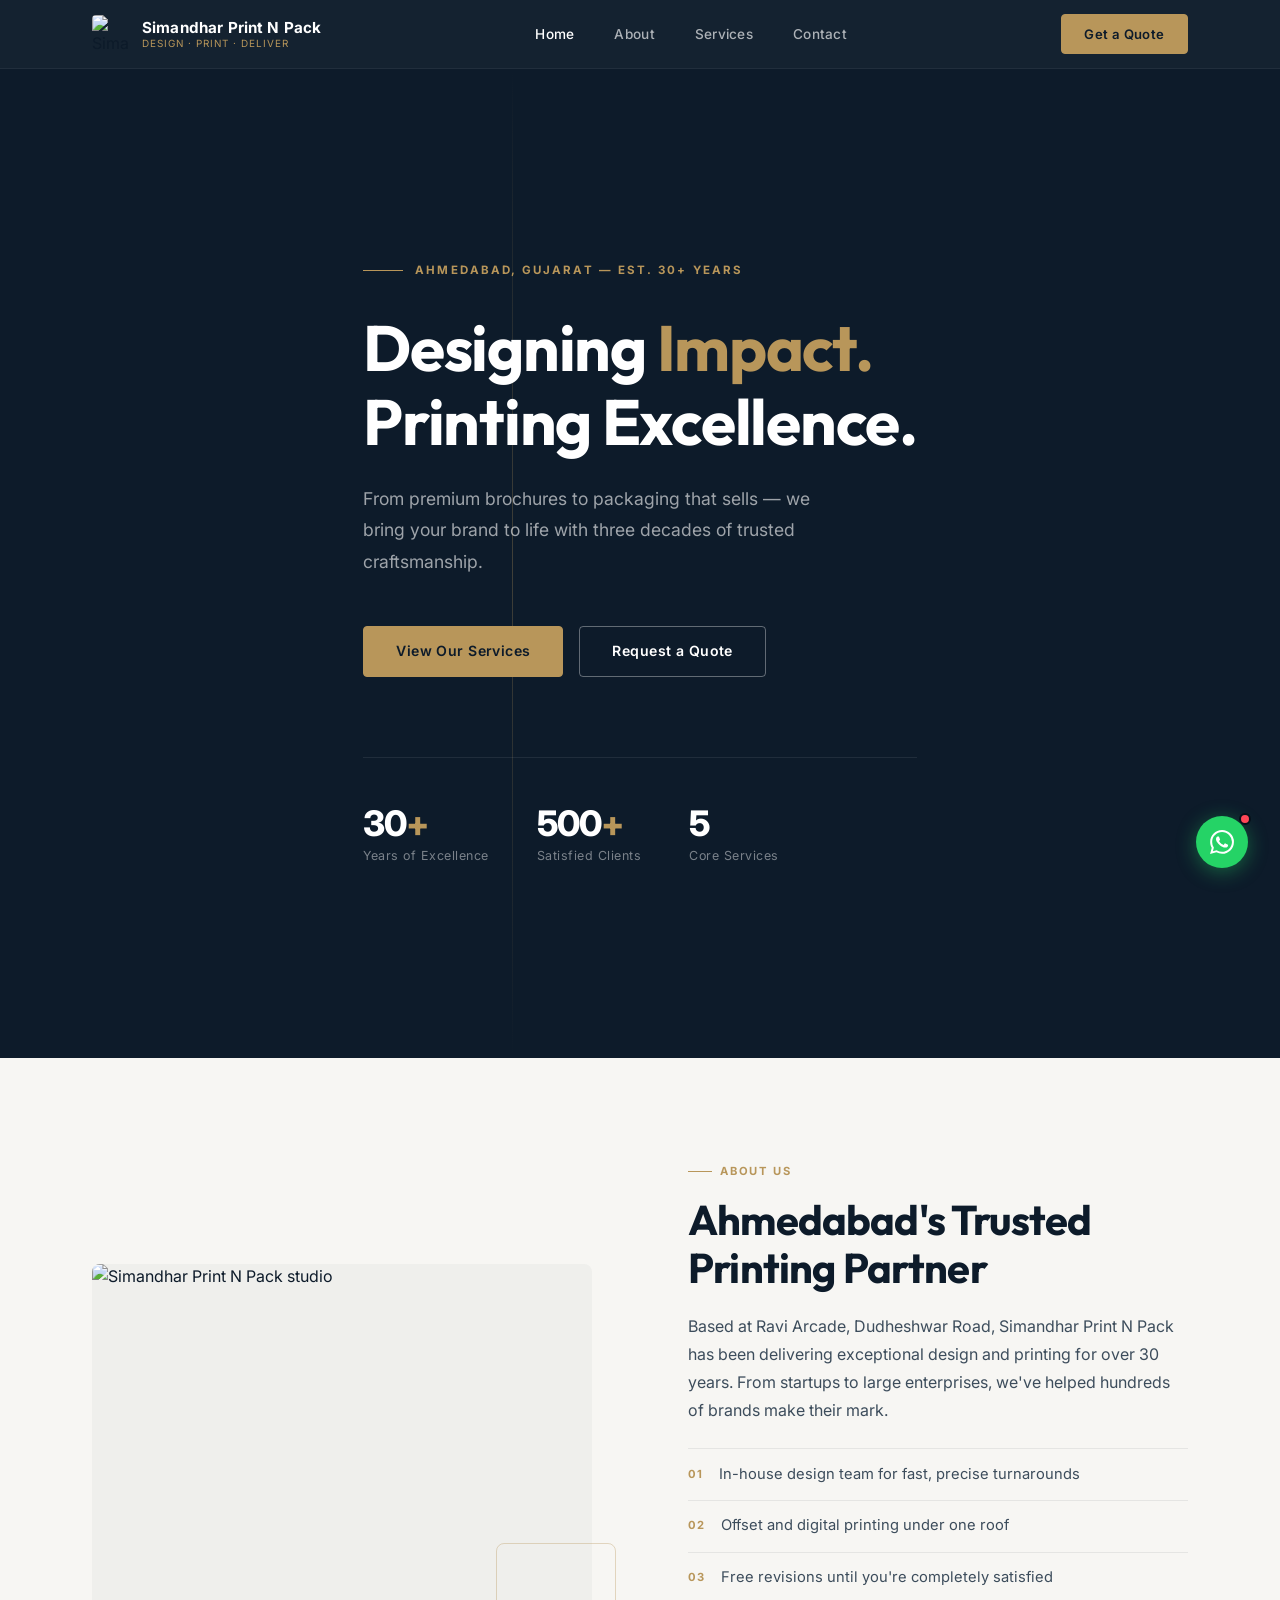
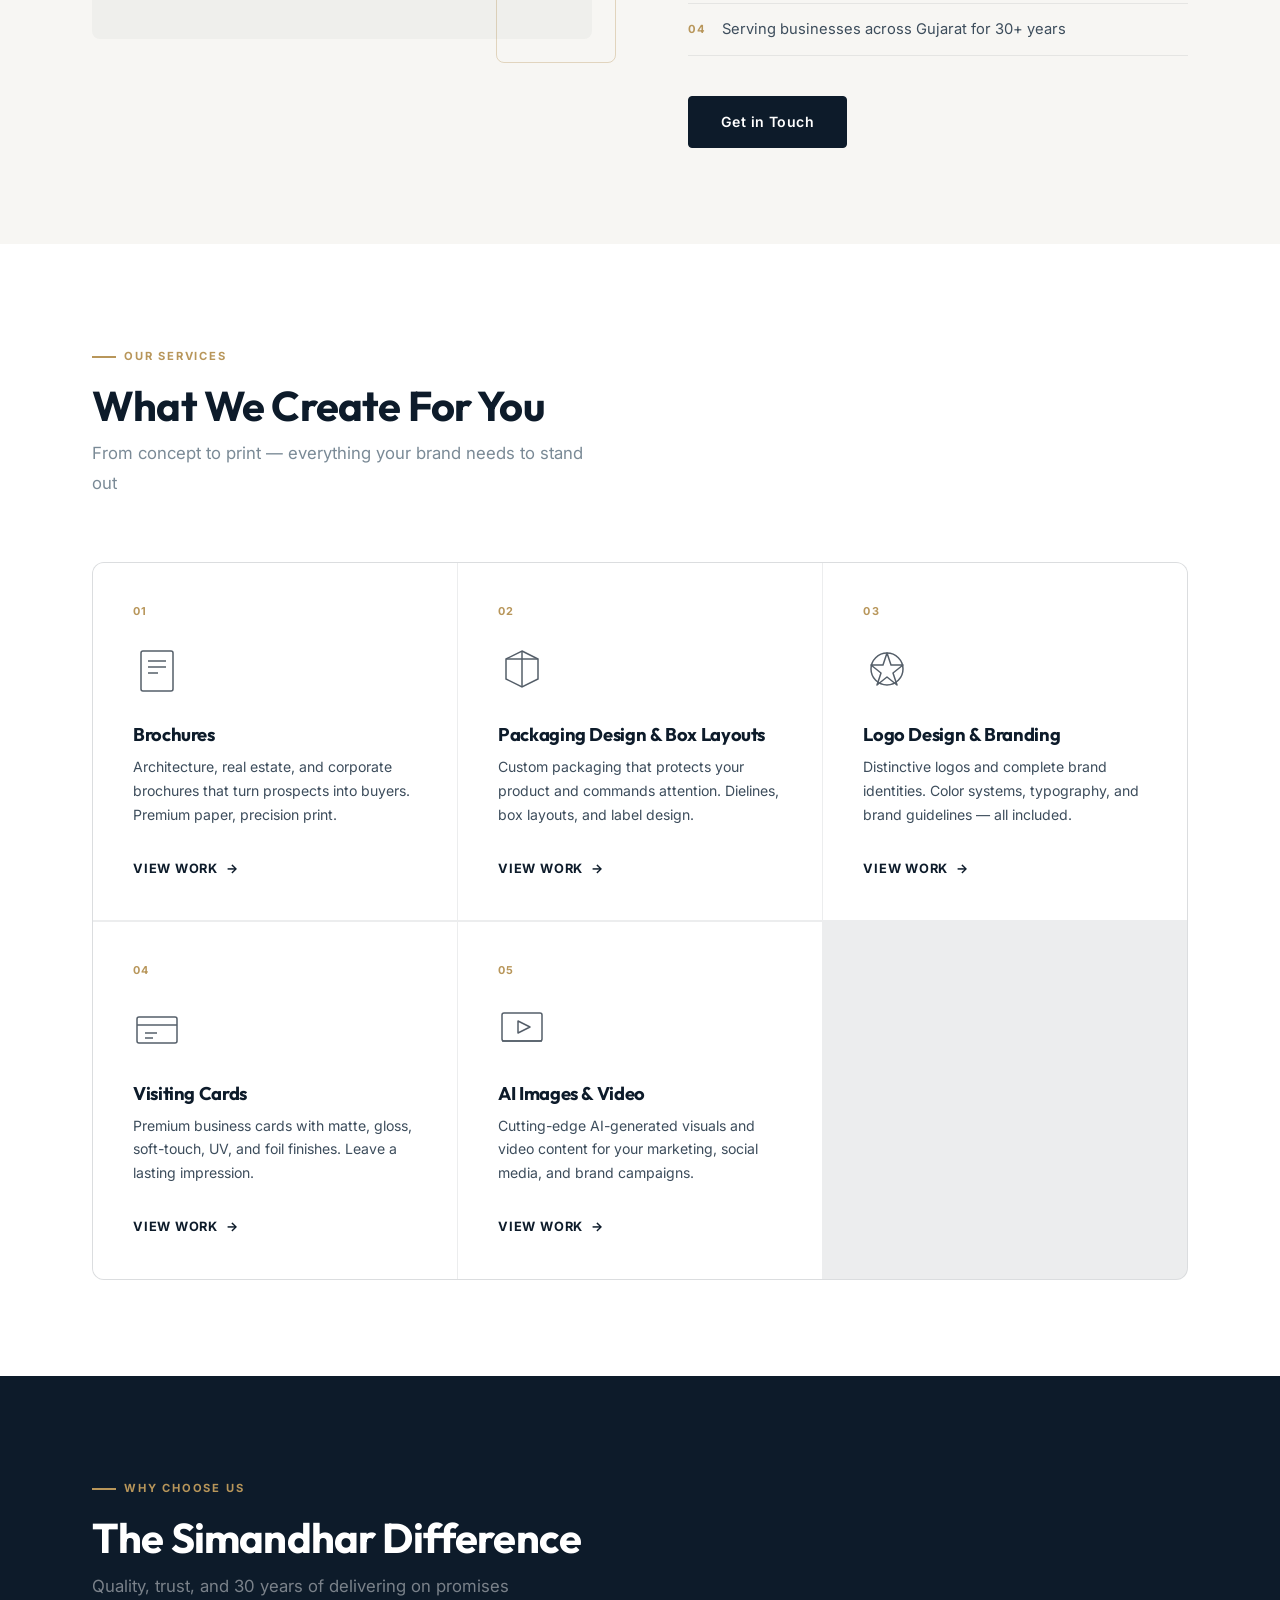
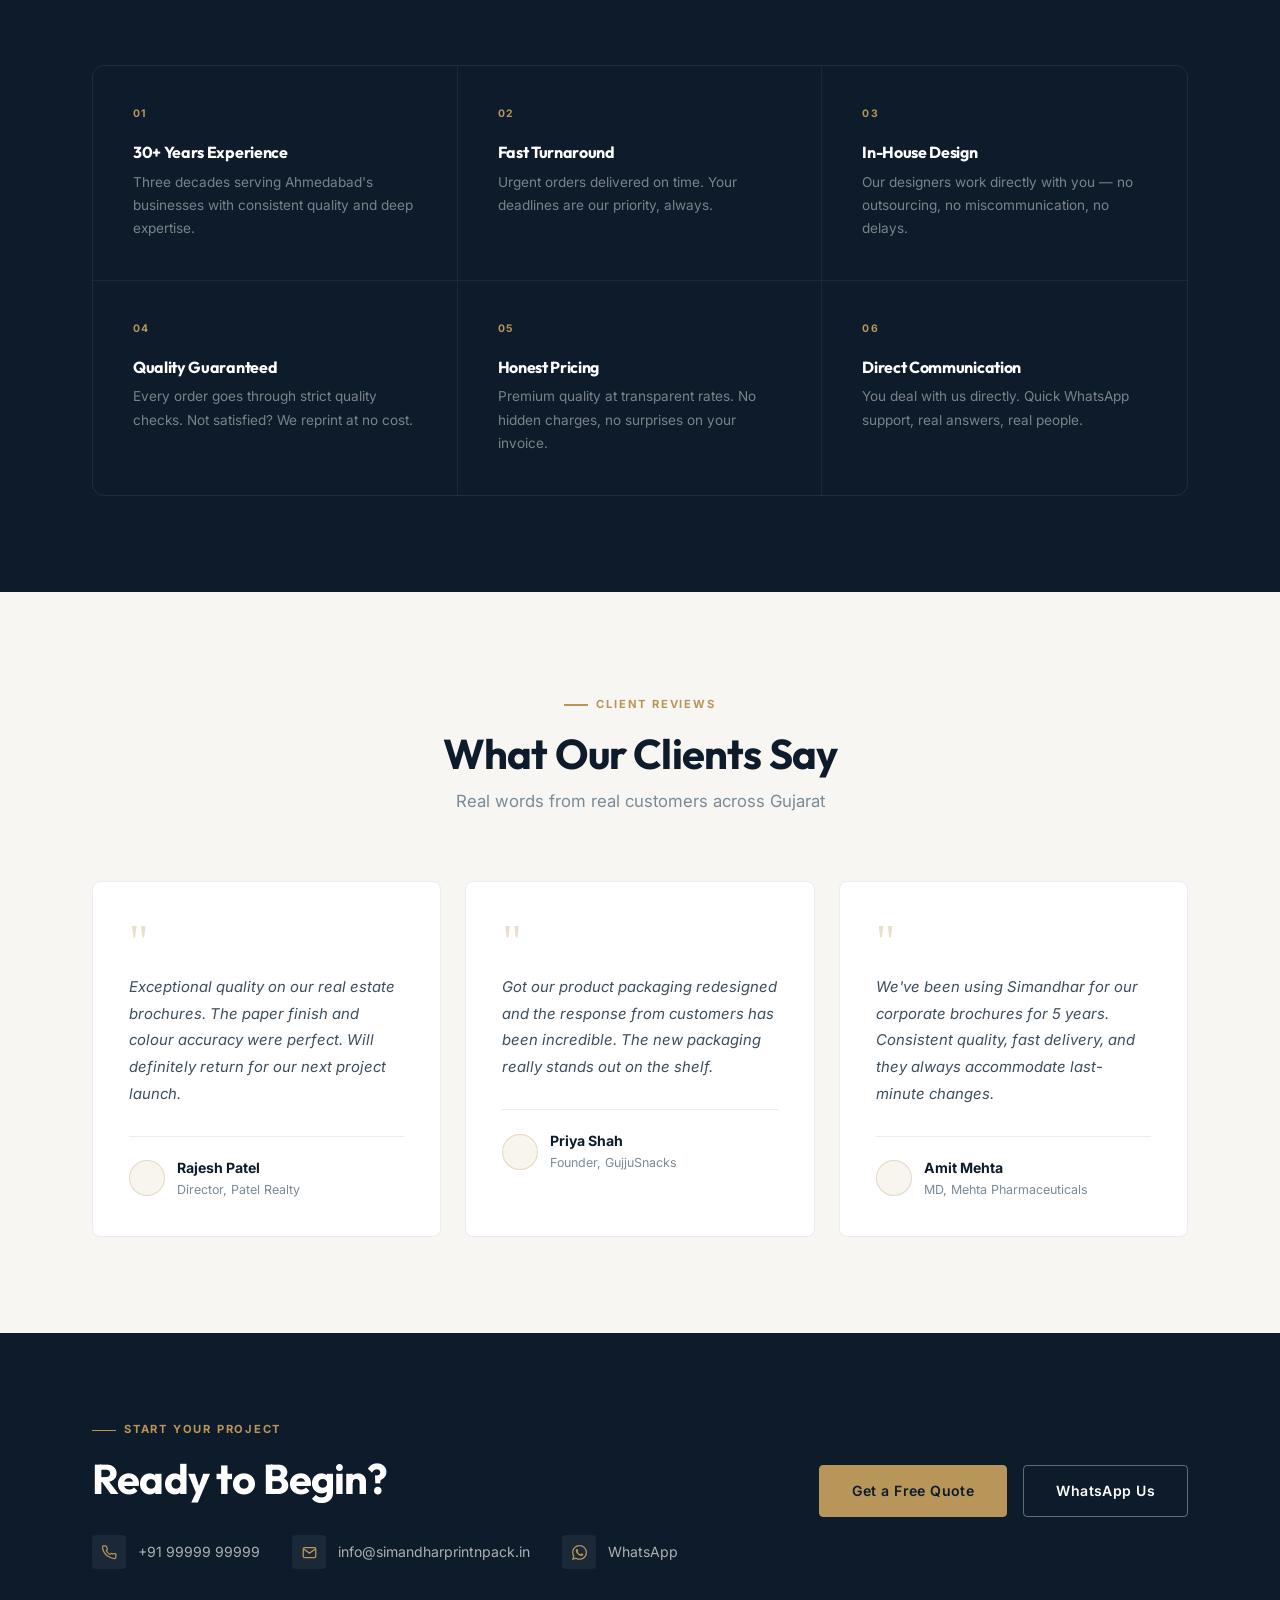
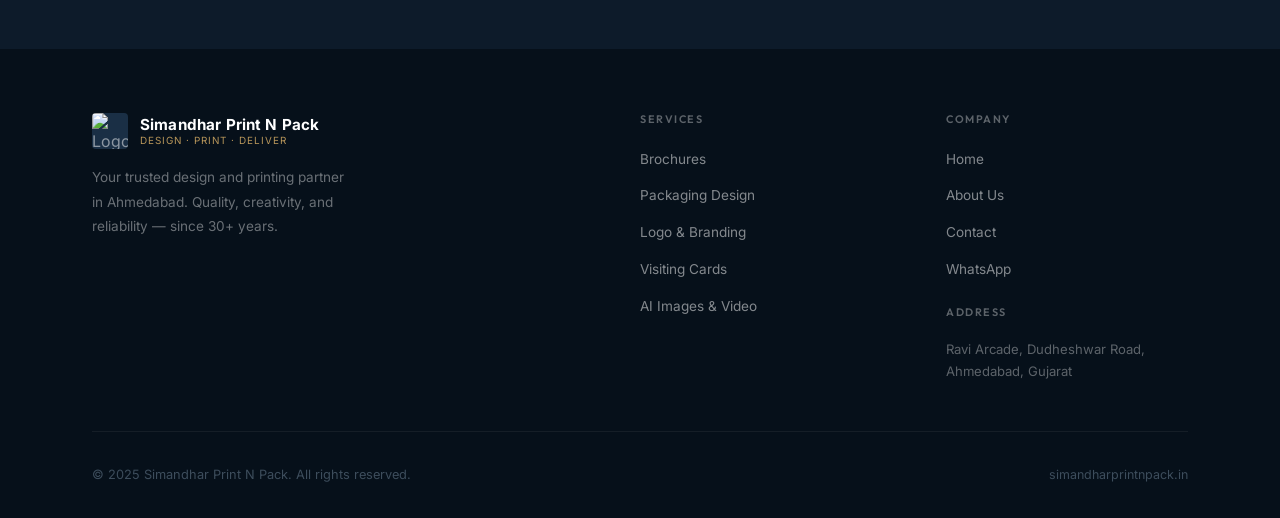
==== commit 6c0aff73: "Redesign: professional UI, remove emojis, update services to 5, add AI Images & Video page" ====
--- a/index.html
+++ b/index.html
@@ -4,309 +4,282 @@
   <meta charset="UTF-8" />
   <meta name="viewport" content="width=device-width, initial-scale=1.0" />
   <title>Simandhar Print N Pack | Designing Impact. Printing Excellence.</title>
-  <meta name="description" content="Ahmedabad's trusted printing & design studio. 30+ years of experience in brochures, packaging design, logo branding, visiting cards, and offset printing." />
-  <meta name="keywords" content="printing Ahmedabad, brochure design, packaging design, logo design, visiting cards, offset printing, Simandhar Print N Pack" />
-
-  <!-- Open Graph -->
-  <meta property="og:title" content="Simandhar Print N Pack" />
-  <meta property="og:description" content="Designing Impact. Printing Excellence. 30+ years in Ahmedabad." />
-  <meta property="og:image" content="images/og-image.jpg" />
-  <meta property="og:url" content="https://simandharprintnpack.in" />
-
-  <!-- Fonts -->
+  <meta name="description" content="Ahmedabad's trusted design and printing studio. 30+ years of experience in brochures, packaging design, logo branding, visiting cards, AI visuals and video." />
   <link rel="preconnect" href="https://fonts.googleapis.com" />
   <link rel="preconnect" href="https://fonts.gstatic.com" crossorigin />
-  <link href="https://fonts.googleapis.com/css2?family=Outfit:wght@400;500;600;700;800&display=swap" rel="stylesheet" />
-
-  <!-- Favicon -->
+  <link href="https://fonts.googleapis.com/css2?family=Outfit:wght@400;500;600;700;800&family=Inter:wght@400;500;600&display=swap" rel="stylesheet" />
   <link rel="icon" type="image/png" href="images/logo.png" />
-
   <link rel="stylesheet" href="css/style.css" />
 </head>
 <body>
 
-  <!-- ========== HEADER ========== -->
+  <!-- HEADER -->
   <header class="site-header">
     <div class="nav-inner">
       <a href="index.html" class="nav-logo">
-        <img src="images/logo.png" alt="Simandhar Print N Pack Logo" width="44" height="44" />
+        <img src="images/logo.png" alt="Simandhar Print N Pack" width="38" height="38" />
         <div class="logo-text">
           <span class="logo-name">Simandhar Print N Pack</span>
           <span class="logo-tagline">Design · Print · Deliver</span>
         </div>
       </a>
-
       <nav>
         <ul class="nav-links">
           <li><a href="index.html" class="active">Home</a></li>
           <li><a href="#about">About</a></li>
-          <li><a href="#products">Products</a></li>
+          <li><a href="#services">Services</a></li>
           <li><a href="contact.html">Contact</a></li>
         </ul>
       </nav>
-
-      <a href="https://wa.me/919999999999?text=Hi%2C%20I%27m%20interested%20in%20your%20printing%20services." class="btn btn-whatsapp nav-cta" target="_blank" rel="noopener">
-        <!-- WhatsApp Icon -->
-        <svg viewBox="0 0 24 24" fill="currentColor" width="16" height="16"><path d="M17.472 14.382c-.297-.149-1.758-.867-2.03-.967-.273-.099-.471-.148-.67.15-.197.297-.767.966-.94 1.164-.173.199-.347.223-.644.075-.297-.15-1.255-.463-2.39-1.475-.883-.788-1.48-1.761-1.653-2.059-.173-.297-.018-.458.13-.606.134-.133.298-.347.446-.52.149-.174.198-.298.298-.497.099-.198.05-.371-.025-.52-.075-.149-.669-1.612-.916-2.207-.242-.579-.487-.5-.669-.51-.173-.008-.371-.01-.57-.01-.198 0-.52.074-.792.372-.272.297-1.04 1.016-1.04 2.479 0 1.462 1.065 2.875 1.213 3.074.149.198 2.096 3.2 5.077 4.487.709.306 1.262.489 1.694.625.712.227 1.36.195 1.871.118.571-.085 1.758-.719 2.006-1.413.248-.694.248-1.289.173-1.413-.074-.124-.272-.198-.57-.347m-5.421 7.403h-.004a9.87 9.87 0 01-5.031-1.378l-.361-.214-3.741.982.998-3.648-.235-.374a9.86 9.86 0 01-1.51-5.26c.001-5.45 4.436-9.884 9.888-9.884 2.64 0 5.122 1.03 6.988 2.898a9.825 9.825 0 012.893 6.994c-.003 5.45-4.437 9.884-9.885 9.884m8.413-18.297A11.815 11.815 0 0012.05 0C5.495 0 .16 5.335.157 11.892c0 2.096.547 4.142 1.588 5.945L.057 24l6.305-1.654a11.882 11.882 0 005.683 1.448h.005c6.554 0 11.89-5.335 11.893-11.893a11.821 11.821 0 00-3.48-8.413Z"/></svg>
-        WhatsApp Us
-      </a>
-
+      <a href="https://wa.me/919999999999?text=Hi%2C%20I%27m%20interested%20in%20your%20services." class="btn btn-primary nav-cta" target="_blank" rel="noopener">Get a Quote</a>
       <button class="nav-toggle" id="navToggle" aria-label="Toggle menu">
         <span></span><span></span><span></span>
       </button>
     </div>
-
     <nav class="mobile-nav" id="mobileNav">
       <a href="index.html">Home</a>
       <a href="#about">About</a>
-      <a href="#products">Products</a>
+      <a href="#services">Services</a>
       <a href="contact.html">Contact</a>
-      <a href="https://wa.me/919999999999" target="_blank" rel="noopener">💬 WhatsApp Us</a>
+      <a href="https://wa.me/919999999999" target="_blank" rel="noopener">WhatsApp Us</a>
     </nav>
   </header>
 
-  <!-- ========== HERO ========== -->
+  <!-- HERO -->
   <section class="hero">
     <div class="hero-bg"></div>
-    <div class="hero-pattern"></div>
+    <div class="hero-gradient"></div>
+    <div class="hero-line"></div>
     <div class="container">
       <div class="hero-content">
-        <div class="hero-badge">
-          <span>📍</span> Ahmedabad, Gujarat
-        </div>
-        <h1>Designing <span>Impact.</span><br>Printing Excellence.</h1>
+        <div class="hero-label">
+          <span class="hero-label-line"></span>
+          <span class="hero-label-text">Ahmedabad, Gujarat — Est. 30+ Years</span>
+        </div>
+        <h1>Designing <em>Impact.</em><br>Printing Excellence.</h1>
         <p class="hero-desc">
-          From premium brochures to packaging that sells — we bring your brand to life with 30+ years of trusted craftsmanship.
+          From premium brochures to packaging that sells — we bring your brand to life with three decades of trusted craftsmanship.
         </p>
         <div class="hero-actions">
-          <a href="#products" class="btn btn-primary">View Our Work →</a>
-          <a href="contact.html" class="btn btn-outline">Get a Quote</a>
+          <a href="#services" class="btn btn-primary">View Our Services</a>
+          <a href="contact.html" class="btn btn-outline-light">Request a Quote</a>
         </div>
         <div class="hero-stats">
           <div class="stat-item">
-            <div class="stat-num">30+</div>
-            <div class="stat-label">Years Experience</div>
+            <div class="stat-num">30<span>+</span></div>
+            <div class="stat-label">Years of Excellence</div>
           </div>
           <div class="stat-item">
-            <div class="stat-num">500+</div>
-            <div class="stat-label">Happy Clients</div>
+            <div class="stat-num">500<span>+</span></div>
+            <div class="stat-label">Satisfied Clients</div>
           </div>
           <div class="stat-item">
-            <div class="stat-num">6</div>
-            <div class="stat-label">Services</div>
-          </div>
-        </div>
-      </div>
-    </div>
-  </section>
-
-  <!-- ========== ABOUT ========== -->
-  <section class="about-snippet" id="about">
+            <div class="stat-num">5</div>
+            <div class="stat-label">Core Services</div>
+          </div>
+        </div>
+      </div>
+    </div>
+  </section>
+
+  <!-- ABOUT -->
+  <section class="about" id="about">
     <div class="container">
       <div class="about-grid">
-        <div class="about-image">
-          <img src="images/about.jpg" alt="Simandhar Print N Pack workshop" loading="lazy" />
+        <div class="about-image-wrap">
+          <div class="about-image">
+            <img src="images/about.jpg" alt="Simandhar Print N Pack studio" loading="lazy" />
+          </div>
+          <div class="about-image-accent"></div>
         </div>
         <div class="about-text">
-          <span class="section-label">About Us</span>
-          <h2>Ahmedabad's Trusted Printing Partner Since 3 Decades</h2>
-          <p>
-            Based in Ravi Arcade, Dudheshwar Road, Ahmedabad, Simandhar Print N Pack has been delivering high-quality design and printing solutions for over 30 years. From small businesses to large corporates, we've helped hundreds of brands make their mark.
-          </p>
-          <div class="about-features">
-            <div class="feature-item">
-              <span class="feature-icon">✓</span>
-              In-house design team for fast turnarounds
-            </div>
-            <div class="feature-item">
-              <span class="feature-icon">✓</span>
-              Offset & digital printing under one roof
-            </div>
-            <div class="feature-item">
-              <span class="feature-icon">✓</span>
-              Free revisions until you're 100% satisfied
-            </div>
-            <div class="feature-item">
-              <span class="feature-icon">✓</span>
-              Serving all across Gujarat
-            </div>
-          </div>
-          <a href="contact.html" class="btn btn-dark">Talk to Us</a>
-        </div>
-      </div>
-    </div>
-  </section>
-
-  <!-- ========== PRODUCTS ========== -->
-  <section id="products">
-    <div class="container">
-      <span class="section-label" style="display:block;text-align:center;">Our Services</span>
-      <h2 class="section-title">What We Create For You</h2>
-      <p class="section-subtitle">From concept to print — everything your brand needs</p>
-
-      <div class="products-grid">
-
-        <!-- Architecture Brochures -->
-        <div class="product-card">
-          <div class="product-card-img">
-            <img src="images/products/architecture-thumb.jpg" alt="Architecture & Real Estate Brochures" loading="lazy" />
-          </div>
-          <div class="product-card-body">
-            <div class="product-card-icon">🏛️</div>
-            <h3>Architecture & Real Estate Brochures</h3>
-            <p>Stunning property catalogs and project brochures that turn prospects into buyers.</p>
-            <a href="products/architecture-brochures.html" class="card-link">Explore →</a>
-          </div>
-        </div>
-
-        <!-- Corporate Brochures -->
-        <div class="product-card">
-          <div class="product-card-img">
-            <img src="images/products/corporate-thumb.jpg" alt="Corporate Brochures" loading="lazy" />
-          </div>
-          <div class="product-card-body">
-            <div class="product-card-icon">📋</div>
-            <h3>Corporate & Product Brochures</h3>
-            <p>Professional company profiles and product catalogs that build credibility and trust.</p>
-            <a href="products/corporate-brochures.html" class="card-link">Explore →</a>
-          </div>
+          <div class="eyebrow">About Us</div>
+          <h2>Ahmedabad's Trusted Printing Partner</h2>
+          <p>Based at Ravi Arcade, Dudheshwar Road, Simandhar Print N Pack has been delivering exceptional design and printing for over 30 years. From startups to large enterprises, we've helped hundreds of brands make their mark.</p>
+          <div class="about-list">
+            <div class="about-list-item">
+              <span class="about-list-num">01</span>
+              In-house design team for fast, precise turnarounds
+            </div>
+            <div class="about-list-item">
+              <span class="about-list-num">02</span>
+              Offset and digital printing under one roof
+            </div>
+            <div class="about-list-item">
+              <span class="about-list-num">03</span>
+              Free revisions until you're completely satisfied
+            </div>
+            <div class="about-list-item">
+              <span class="about-list-num">04</span>
+              Serving businesses across Gujarat for 30+ years
+            </div>
+          </div>
+          <a href="contact.html" class="btn btn-dark">Get in Touch</a>
+        </div>
+      </div>
+    </div>
+  </section>
+
+  <!-- SERVICES -->
+  <section id="services">
+    <div class="container">
+      <div class="section-header">
+        <div class="eyebrow">Our Services</div>
+        <h2 class="section-title">What We Create For You</h2>
+        <p class="section-intro">From concept to print — everything your brand needs to stand out</p>
+      </div>
+
+      <div class="services-grid">
+
+        <!-- Brochures -->
+        <div class="service-card">
+          <span class="service-card-num">01</span>
+          <svg class="service-card-icon" viewBox="0 0 48 48" fill="none" stroke="currentColor" stroke-width="1.5">
+            <rect x="8" y="6" width="32" height="40" rx="2"/>
+            <line x1="15" y1="16" x2="33" y2="16"/>
+            <line x1="15" y1="22" x2="33" y2="22"/>
+            <line x1="15" y1="28" x2="25" y2="28"/>
+          </svg>
+          <h3>Brochures</h3>
+          <p>Architecture, real estate, and corporate brochures that turn prospects into buyers. Premium paper, precision print.</p>
+          <a href="products/brochures.html" class="service-card-link">View Work</a>
         </div>
 
         <!-- Packaging -->
-        <div class="product-card">
-          <div class="product-card-img">
-            <img src="images/products/packaging-thumb.jpg" alt="Packaging Design" loading="lazy" />
-          </div>
-          <div class="product-card-body">
-            <div class="product-card-icon">📦</div>
-            <h3>Packaging Design & Box Layouts</h3>
-            <p>Eye-catching packaging that protects your product and sells it on the shelf.</p>
-            <a href="products/packaging-design.html" class="card-link">Explore →</a>
-          </div>
-        </div>
-
-        <!-- Logo & Branding -->
-        <div class="product-card">
-          <div class="product-card-img">
-            <img src="images/products/logo-thumb.jpg" alt="Logo Design" loading="lazy" />
-          </div>
-          <div class="product-card-body">
-            <div class="product-card-icon">✨</div>
-            <h3>Logo Design & Branding</h3>
-            <p>Memorable logos and complete brand identities that make your business unforgettable.</p>
-            <a href="products/logo-branding.html" class="card-link">Explore →</a>
-          </div>
+        <div class="service-card">
+          <span class="service-card-num">02</span>
+          <svg class="service-card-icon" viewBox="0 0 48 48" fill="none" stroke="currentColor" stroke-width="1.5">
+            <path d="M24 6L40 14V34L24 42L8 34V14L24 6Z"/>
+            <line x1="24" y1="6" x2="24" y2="42"/>
+            <line x1="8" y1="14" x2="40" y2="14"/>
+          </svg>
+          <h3>Packaging Design & Box Layouts</h3>
+          <p>Custom packaging that protects your product and commands attention. Dielines, box layouts, and label design.</p>
+          <a href="products/packaging-design.html" class="service-card-link">View Work</a>
+        </div>
+
+        <!-- Logo -->
+        <div class="service-card">
+          <span class="service-card-num">03</span>
+          <svg class="service-card-icon" viewBox="0 0 48 48" fill="none" stroke="currentColor" stroke-width="1.5">
+            <circle cx="24" cy="24" r="16"/>
+            <path d="M24 8 L28 20 L40 20 L30 28 L34 40 L24 32 L14 40 L18 28 L8 20 L20 20 Z" stroke-linejoin="round"/>
+          </svg>
+          <h3>Logo Design & Branding</h3>
+          <p>Distinctive logos and complete brand identities. Color systems, typography, and brand guidelines — all included.</p>
+          <a href="products/logo-branding.html" class="service-card-link">View Work</a>
         </div>
 
         <!-- Visiting Cards -->
-        <div class="product-card">
-          <div class="product-card-img">
-            <img src="images/products/cards-thumb.jpg" alt="Visiting Cards" loading="lazy" />
-          </div>
-          <div class="product-card-body">
-            <div class="product-card-icon">💳</div>
-            <h3>Visiting Cards & Marketing Materials</h3>
-            <p>Premium business cards, flyers, and marketing collateral that leave a lasting impression.</p>
-            <a href="products/visiting-cards.html" class="card-link">Explore →</a>
-          </div>
-        </div>
-
-        <!-- Printing Solutions -->
-        <div class="product-card">
-          <div class="product-card-img">
-            <img src="images/products/printing-thumb.jpg" alt="Offset Printing" loading="lazy" />
-          </div>
-          <div class="product-card-body">
-            <div class="product-card-icon">🖨️</div>
-            <h3>Printing Solutions</h3>
-            <p>High-volume offset printing and vibrant digital printing with fast delivery across Gujarat.</p>
-            <a href="products/printing-solutions.html" class="card-link">Explore →</a>
-          </div>
-        </div>
-
-      </div>
-    </div>
-  </section>
-
-  <!-- ========== WHY CHOOSE US ========== -->
+        <div class="service-card">
+          <span class="service-card-num">04</span>
+          <svg class="service-card-icon" viewBox="0 0 48 48" fill="none" stroke="currentColor" stroke-width="1.5">
+            <rect x="4" y="14" width="40" height="26" rx="2"/>
+            <line x1="4" y1="22" x2="44" y2="22"/>
+            <line x1="12" y1="30" x2="24" y2="30"/>
+            <line x1="12" y1="35" x2="20" y2="35"/>
+          </svg>
+          <h3>Visiting Cards</h3>
+          <p>Premium business cards with matte, gloss, soft-touch, UV, and foil finishes. Leave a lasting impression.</p>
+          <a href="products/visiting-cards.html" class="service-card-link">View Work</a>
+        </div>
+
+        <!-- AI Images & Video -->
+        <div class="service-card">
+          <span class="service-card-num">05</span>
+          <svg class="service-card-icon" viewBox="0 0 48 48" fill="none" stroke="currentColor" stroke-width="1.5">
+            <rect x="4" y="10" width="40" height="28" rx="2"/>
+            <polygon points="20,18 20,30 32,24" stroke-linejoin="round"/>
+            <line x1="4" y1="38" x2="44" y2="38"/>
+          </svg>
+          <h3>AI Images & Video</h3>
+          <p>Cutting-edge AI-generated visuals and video content for your marketing, social media, and brand campaigns.</p>
+          <a href="products/ai-images-video.html" class="service-card-link">View Work</a>
+        </div>
+
+      </div>
+    </div>
+  </section>
+
+  <!-- WHY US -->
   <section class="why-us">
     <div class="container">
-      <span class="section-label" style="display:block;text-align:center;">Why Us</span>
-      <h2 class="section-title">Why Clients Choose Simandhar</h2>
-      <p class="section-subtitle">Quality, trust, and 30 years of delivering on promises</p>
-
+      <div class="section-header">
+        <div class="eyebrow" style="color:var(--gold);">Why Choose Us</div>
+        <h2 class="section-title">The Simandhar Difference</h2>
+        <p class="section-intro" style="color:rgba(255,255,255,0.45);">Quality, trust, and 30 years of delivering on promises</p>
+      </div>
       <div class="why-grid">
-        <div class="why-card">
-          <div class="why-icon">🏆</div>
+        <div class="why-item">
+          <div class="why-item-num">01</div>
           <h3>30+ Years Experience</h3>
-          <p>Three decades of serving Ahmedabad's businesses with consistent quality and reliability.</p>
-        </div>
-        <div class="why-card">
-          <div class="why-icon">⚡</div>
+          <p>Three decades serving Ahmedabad's businesses with consistent quality and deep expertise.</p>
+        </div>
+        <div class="why-item">
+          <div class="why-item-num">02</div>
           <h3>Fast Turnaround</h3>
-          <p>Urgent orders delivered on time. We understand your deadlines matter as much as ours.</p>
-        </div>
-        <div class="why-card">
-          <div class="why-icon">🎨</div>
-          <h3>In-House Design Team</h3>
-          <p>Our designers work closely with you to nail the brief — no outsourcing, no delays.</p>
-        </div>
-        <div class="why-card">
-          <div class="why-icon">✅</div>
+          <p>Urgent orders delivered on time. Your deadlines are our priority, always.</p>
+        </div>
+        <div class="why-item">
+          <div class="why-item-num">03</div>
+          <h3>In-House Design</h3>
+          <p>Our designers work directly with you — no outsourcing, no miscommunication, no delays.</p>
+        </div>
+        <div class="why-item">
+          <div class="why-item-num">04</div>
           <h3>Quality Guaranteed</h3>
-          <p>Every order goes through strict quality checks. Not happy? We reprint at no cost.</p>
-        </div>
-        <div class="why-card">
-          <div class="why-icon">💰</div>
-          <h3>Competitive Pricing</h3>
-          <p>Premium quality at honest prices. No hidden charges, no surprises on your invoice.</p>
-        </div>
-        <div class="why-card">
-          <div class="why-icon">🤝</div>
-          <h3>Personal Attention</h3>
-          <p>You deal directly with us — not call centers. Quick WhatsApp support, always.</p>
-        </div>
-      </div>
-    </div>
-  </section>
-
-  <!-- ========== TESTIMONIALS ========== -->
+          <p>Every order goes through strict quality checks. Not satisfied? We reprint at no cost.</p>
+        </div>
+        <div class="why-item">
+          <div class="why-item-num">05</div>
+          <h3>Honest Pricing</h3>
+          <p>Premium quality at transparent rates. No hidden charges, no surprises on your invoice.</p>
+        </div>
+        <div class="why-item">
+          <div class="why-item-num">06</div>
+          <h3>Direct Communication</h3>
+          <p>You deal with us directly. Quick WhatsApp support, real answers, real people.</p>
+        </div>
+      </div>
+    </div>
+  </section>
+
+  <!-- TESTIMONIALS -->
   <section class="testimonials">
     <div class="container">
-      <span class="section-label" style="display:block;text-align:center;">Testimonials</span>
-      <h2 class="section-title">What Our Clients Say</h2>
-      <p class="section-subtitle">Real words from real customers</p>
-
+      <div class="section-header centered">
+        <div class="eyebrow" style="justify-content:center;">Client Reviews</div>
+        <h2 class="section-title">What Our Clients Say</h2>
+        <p class="section-intro centered">Real words from real customers across Gujarat</p>
+      </div>
       <div class="testimonials-grid">
         <div class="testimonial-card">
-          <div class="stars">★★★★★</div>
-          <p>"Exceptional quality on our real estate brochures. The paper finish and color accuracy were perfect. Will definitely order again for our next project launch."</p>
+          <div class="quote-mark">"</div>
+          <p>Exceptional quality on our real estate brochures. The paper finish and colour accuracy were perfect. Will definitely return for our next project launch.</p>
           <div class="testimonial-author">
-            <div class="author-avatar"></div>
+            <div class="author-dot"></div>
             <div>
               <div class="author-name">Rajesh Patel</div>
               <div class="author-role">Director, Patel Realty</div>
             </div>
           </div>
         </div>
-
         <div class="testimonial-card">
-          <div class="stars">★★★★★</div>
-          <p>"Got our product packaging redesigned by Simandhar and the response from customers has been incredible. The new packaging really stands out on the shelf."</p>
+          <div class="quote-mark">"</div>
+          <p>Got our product packaging redesigned and the response from customers has been incredible. The new packaging really stands out on the shelf.</p>
           <div class="testimonial-author">
-            <div class="author-avatar"></div>
+            <div class="author-dot"></div>
             <div>
               <div class="author-name">Priya Shah</div>
               <div class="author-role">Founder, GujjuSnacks</div>
             </div>
           </div>
         </div>
-
         <div class="testimonial-card">
-          <div class="stars">★★★★★</div>
-          <p>"We've been using Simandhar for our corporate brochures for 5 years. Consistent quality, fast delivery, and they always accommodate last-minute changes."</p>
+          <div class="quote-mark">"</div>
+          <p>We've been using Simandhar for our corporate brochures for 5 years. Consistent quality, fast delivery, and they always accommodate last-minute changes.</p>
           <div class="testimonial-author">
-            <div class="author-avatar"></div>
+            <div class="author-dot"></div>
             <div>
               <div class="author-name">Amit Mehta</div>
               <div class="author-role">MD, Mehta Pharmaceuticals</div>
@@ -317,90 +290,91 @@
     </div>
   </section>
 
-  <!-- ========== CONTACT STRIP ========== -->
-  <section class="contact-strip">
-    <div class="container">
-      <div class="contact-strip-inner">
+  <!-- CTA STRIP -->
+  <section class="cta-strip">
+    <div class="container">
+      <div class="cta-strip-inner">
         <div>
-          <h2>Ready to Start Your Project?</h2>
-          <p>Drop us a message and we'll get back to you within the hour.</p>
-        </div>
-        <div class="contact-items">
-          <a href="tel:+919999999999" class="contact-item">
-            <span class="contact-item-icon">📞</span>
-            +91 99999 99999
-          </a>
-          <a href="mailto:info@simandharprintnpack.in" class="contact-item">
-            <span class="contact-item-icon">✉️</span>
-            info@simandharprintnpack.in
-          </a>
-          <a href="https://wa.me/919999999999" class="contact-item" target="_blank" rel="noopener">
-            <span class="contact-item-icon">💬</span>
-            WhatsApp
-          </a>
-        </div>
-        <a href="contact.html" class="btn btn-primary">Get a Free Quote</a>
-      </div>
-    </div>
-  </section>
-
-  <!-- ========== FOOTER ========== -->
+          <div class="eyebrow">Start Your Project</div>
+          <h2 style="color:var(--white);">Ready to Begin?</h2>
+          <div class="contact-items">
+            <a href="tel:+919999999999" class="contact-item">
+              <span class="contact-item-icon">
+                <svg viewBox="0 0 24 24" fill="none" stroke="currentColor" stroke-width="2"><path d="M22 16.92v3a2 2 0 01-2.18 2 19.79 19.79 0 01-8.63-3.07A19.5 19.5 0 013.7 12.1a19.79 19.79 0 01-3.07-8.67A2 2 0 012.61 1.5h3a2 2 0 012 1.72c.127.96.361 1.903.7 2.81a2 2 0 01-.45 2.11L6.91 9.1a16 16 0 006 6l.96-.96a2 2 0 012.11-.45c.907.339 1.85.573 2.81.7A2 2 0 0122 16.92z"/></svg>
+              </span>
+              +91 99999 99999
+            </a>
+            <a href="mailto:info@simandharprintnpack.in" class="contact-item">
+              <span class="contact-item-icon">
+                <svg viewBox="0 0 24 24" fill="none" stroke="currentColor" stroke-width="2"><path d="M4 4h16c1.1 0 2 .9 2 2v12c0 1.1-.9 2-2 2H4c-1.1 0-2-.9-2-2V6c0-1.1.9-2 2-2z"/><polyline points="22,6 12,13 2,6"/></svg>
+              </span>
+              info@simandharprintnpack.in
+            </a>
+            <a href="https://wa.me/919999999999" class="contact-item" target="_blank" rel="noopener">
+              <span class="contact-item-icon">
+                <svg viewBox="0 0 24 24" fill="currentColor"><path d="M17.472 14.382c-.297-.149-1.758-.867-2.03-.967-.273-.099-.471-.148-.67.15-.197.297-.767.966-.94 1.164-.173.199-.347.223-.644.075-.297-.15-1.255-.463-2.39-1.475-.883-.788-1.48-1.761-1.653-2.059-.173-.297-.018-.458.13-.606.134-.133.298-.347.446-.52.149-.174.198-.298.298-.497.099-.198.05-.371-.025-.52-.075-.149-.669-1.612-.916-2.207-.242-.579-.487-.5-.669-.51-.173-.008-.371-.01-.57-.01-.198 0-.52.074-.792.372-.272.297-1.04 1.016-1.04 2.479 0 1.462 1.065 2.875 1.213 3.074.149.198 2.096 3.2 5.077 4.487.709.306 1.262.489 1.694.625.712.227 1.36.195 1.871.118.571-.085 1.758-.719 2.006-1.413.248-.694.248-1.289.173-1.413-.074-.124-.272-.198-.57-.347m-5.421 7.403h-.004a9.87 9.87 0 01-5.031-1.378l-.361-.214-3.741.982.998-3.648-.235-.374a9.86 9.86 0 01-1.51-5.26c.001-5.45 4.436-9.884 9.888-9.884 2.64 0 5.122 1.03 6.988 2.898a9.825 9.825 0 012.893 6.994c-.003 5.45-4.437 9.884-9.885 9.884m8.413-18.297A11.815 11.815 0 0012.05 0C5.495 0 .16 5.335.157 11.892c0 2.096.547 4.142 1.588 5.945L.057 24l6.305-1.654a11.882 11.882 0 005.683 1.448h.005c6.554 0 11.89-5.335 11.893-11.893a11.821 11.821 0 00-3.48-8.413Z"/></svg>
+              </span>
+              WhatsApp
+            </a>
+          </div>
+        </div>
+        <div class="cta-strip-actions">
+          <a href="contact.html" class="btn btn-primary">Get a Free Quote</a>
+          <a href="https://wa.me/919999999999" class="btn btn-outline-light" target="_blank" rel="noopener">WhatsApp Us</a>
+        </div>
+      </div>
+    </div>
+  </section>
+
+  <!-- FOOTER -->
   <footer class="site-footer">
     <div class="container">
       <div class="footer-grid">
         <div class="footer-brand">
           <div class="footer-logo-wrap">
-            <img src="images/logo.png" alt="Logo" class="footer-logo-img" width="40" height="40" />
+            <img src="images/logo.png" alt="Logo" class="footer-logo-img" width="36" height="36" />
             <div class="logo-text">
               <span class="logo-name">Simandhar Print N Pack</span>
               <span class="logo-tagline">Design · Print · Deliver</span>
             </div>
           </div>
-          <p>Your trusted printing and design partner in Ahmedabad. Quality, creativity, and reliability — since 30+ years.</p>
+          <p>Your trusted design and printing partner in Ahmedabad. Quality, creativity, and reliability — since 30+ years.</p>
         </div>
         <div class="footer-col">
           <h4>Services</h4>
           <ul>
-            <li><a href="products/architecture-brochures.html">Architecture Brochures</a></li>
-            <li><a href="products/corporate-brochures.html">Corporate Brochures</a></li>
+            <li><a href="products/brochures.html">Brochures</a></li>
             <li><a href="products/packaging-design.html">Packaging Design</a></li>
             <li><a href="products/logo-branding.html">Logo & Branding</a></li>
             <li><a href="products/visiting-cards.html">Visiting Cards</a></li>
-            <li><a href="products/printing-solutions.html">Printing Solutions</a></li>
+            <li><a href="products/ai-images-video.html">AI Images & Video</a></li>
           </ul>
         </div>
         <div class="footer-col">
-          <h4>Quick Links</h4>
+          <h4>Company</h4>
           <ul>
             <li><a href="index.html">Home</a></li>
             <li><a href="#about">About Us</a></li>
             <li><a href="contact.html">Contact</a></li>
-            <li><a href="https://wa.me/919999999999" target="_blank" rel="noopener">WhatsApp Us</a></li>
+            <li><a href="https://wa.me/919999999999" target="_blank" rel="noopener">WhatsApp</a></li>
           </ul>
           <h4 style="margin-top:1.5rem;">Address</h4>
-          <p style="font-size:0.85rem;color:rgba(255,255,255,0.5);line-height:1.6;">
-            Ravi Arcade, Dudheshwar Road,<br>Ahmedabad, Gujarat
-          </p>
+          <p style="font-size:0.82rem;color:rgba(255,255,255,0.35);margin-top:0.5rem;line-height:1.7;">Ravi Arcade, Dudheshwar Road,<br>Ahmedabad, Gujarat</p>
         </div>
       </div>
       <div class="footer-bottom">
         <p>© 2025 Simandhar Print N Pack. All rights reserved.</p>
-        <div class="social-links">
-          <a href="#" class="social-link" aria-label="Instagram">📸</a>
-          <a href="#" class="social-link" aria-label="Facebook">👍</a>
-          <a href="https://wa.me/919999999999" class="social-link" aria-label="WhatsApp" target="_blank" rel="noopener">💬</a>
-        </div>
+        <p style="font-size:0.78rem;">simandharprintnpack.in</p>
       </div>
     </div>
   </footer>
 
-  <!-- ========== WHATSAPP FLOAT ========== -->
-  <a href="https://wa.me/919999999999?text=Hi%2C%20I%27m%20interested%20in%20your%20services.%20Please%20share%20more%20details." class="whatsapp-float" target="_blank" rel="noopener" aria-label="Chat on WhatsApp">
+  <!-- WHATSAPP FLOAT -->
+  <a href="https://wa.me/919999999999?text=Hi%2C%20I%27m%20interested%20in%20your%20services." class="whatsapp-float" target="_blank" rel="noopener" aria-label="Chat on WhatsApp">
     <div class="whatsapp-pulse"></div>
     <svg viewBox="0 0 24 24" fill="currentColor">
       <path d="M17.472 14.382c-.297-.149-1.758-.867-2.03-.967-.273-.099-.471-.148-.67.15-.197.297-.767.966-.94 1.164-.173.199-.347.223-.644.075-.297-.15-1.255-.463-2.39-1.475-.883-.788-1.48-1.761-1.653-2.059-.173-.297-.018-.458.13-.606.134-.133.298-.347.446-.52.149-.174.198-.298.298-.497.099-.198.05-.371-.025-.52-.075-.149-.669-1.612-.916-2.207-.242-.579-.487-.5-.669-.51-.173-.008-.371-.01-.57-.01-.198 0-.52.074-.792.372-.272.297-1.04 1.016-1.04 2.479 0 1.462 1.065 2.875 1.213 3.074.149.198 2.096 3.2 5.077 4.487.709.306 1.262.489 1.694.625.712.227 1.36.195 1.871.118.571-.085 1.758-.719 2.006-1.413.248-.694.248-1.289.173-1.413-.074-.124-.272-.198-.57-.347m-5.421 7.403h-.004a9.87 9.87 0 01-5.031-1.378l-.361-.214-3.741.982.998-3.648-.235-.374a9.86 9.86 0 01-1.51-5.26c.001-5.45 4.436-9.884 9.888-9.884 2.64 0 5.122 1.03 6.988 2.898a9.825 9.825 0 012.893 6.994c-.003 5.45-4.437 9.884-9.885 9.884m8.413-18.297A11.815 11.815 0 0012.05 0C5.495 0 .16 5.335.157 11.892c0 2.096.547 4.142 1.588 5.945L.057 24l6.305-1.654a11.882 11.882 0 005.683 1.448h.005c6.554 0 11.89-5.335 11.893-11.893a11.821 11.821 0 00-3.48-8.413Z"/>
     </svg>
-    <span>Chat on WhatsApp</span>
   </a>
 
   <script src="js/main.js"></script>
--- a/css/style.css
+++ b/css/style.css
@@ -1,34 +1,38 @@
 /* =============================================
    Simandhar Print N Pack — Global Stylesheet
-   ============================================= */
-
-/* --- Variables --- */
+   Premium Agency Design
+   ============================================= */
+
 :root {
-  --navy: #1a2340;
-  --charcoal: #2d3142;
-  --gold: #c9a84c;
-  --gold-light: #e8c97a;
+  --navy: #0d1b2a;
+  --navy-mid: #1a2f45;
+  --gold: #b8965a;
+  --gold-light: #d4ae7a;
+  --gold-subtle: rgba(184,150,90,0.10);
   --white: #ffffff;
-  --off-white: #f8f9fc;
-  --light-gray: #eef0f5;
-  --text-dark: #1a2340;
-  --text-mid: #4a5068;
-  --text-light: #7a7f99;
-  --shadow: 0 4px 24px rgba(26,35,64,0.10);
-  --shadow-lg: 0 8px 40px rgba(26,35,64,0.15);
-  --radius: 10px;
-  --radius-lg: 18px;
-  --transition: 0.25s ease;
+  --off-white: #f7f6f3;
+  --light: #efefec;
+  --text-dark: #0d1b2a;
+  --text-mid: #3d4d5c;
+  --text-light: #7a8a96;
+  --border: rgba(13,27,42,0.08);
+  --border-gold: rgba(184,150,90,0.3);
+  --shadow-sm: 0 2px 12px rgba(13,27,42,0.06);
+  --shadow: 0 6px 32px rgba(13,27,42,0.10);
+  --shadow-lg: 0 16px 56px rgba(13,27,42,0.14);
+  --radius: 4px;
+  --radius-md: 8px;
+  --radius-lg: 12px;
+  --transition: 0.3s cubic-bezier(0.4,0,0.2,1);
   --whatsapp: #25D366;
-}
-
-/* --- Reset & Base --- */
+  --max-width: 1160px;
+}
+
 *, *::before, *::after { box-sizing: border-box; margin: 0; padding: 0; }
-
-html { scroll-behavior: smooth; }
+html { scroll-behavior: smooth; -webkit-font-smoothing: antialiased; }
 
 body {
-  font-family: 'Outfit', 'Inter', sans-serif;
+  font-family: 'Inter', 'Outfit', sans-serif;
   color: var(--text-dark);
   background: var(--white);
   line-height: 1.6;
@@ -37,61 +41,63 @@
 }
 
 img { max-width: 100%; height: auto; display: block; }
-
 a { color: inherit; text-decoration: none; }
-
 ul { list-style: none; }
 
 /* --- Typography --- */
-h1, h2, h3, h4 { font-weight: 700; line-height: 1.2; }
-h1 { font-size: clamp(2rem, 5vw, 3.5rem); }
-h2 { font-size: clamp(1.6rem, 3.5vw, 2.4rem); }
-h3 { font-size: clamp(1.1rem, 2.5vw, 1.4rem); }
+h1, h2, h3, h4 {
+  font-family: 'Outfit', sans-serif;
+  font-weight: 700;
+  line-height: 1.15;
+  letter-spacing: -0.02em;
+}
+h1 { font-size: clamp(2.4rem, 5.5vw, 4rem); }
+h2 { font-size: clamp(1.8rem, 3.5vw, 2.6rem); }
+h3 { font-size: clamp(1.1rem, 2vw, 1.3rem); }
 p { color: var(--text-mid); line-height: 1.75; }
 
-.section-title {
-  text-align: center;
-  margin-bottom: 0.5rem;
-  color: var(--navy);
-}
-.section-subtitle {
-  text-align: center;
-  color: var(--text-light);
-  font-size: 1.05rem;
-  margin-bottom: 3rem;
-}
-.section-label {
+.eyebrow {
+  display: inline-flex;
+  align-items: center;
+  gap: 0.5rem;
+  font-size: 0.7rem;
+  font-weight: 700;
+  letter-spacing: 0.16em;
+  text-transform: uppercase;
+  color: var(--gold);
+  margin-bottom: 1rem;
+}
+.eyebrow::before {
+  content: '';
   display: inline-block;
-  background: rgba(201,168,76,0.12);
-  color: var(--gold);
-  font-size: 0.78rem;
-  font-weight: 700;
-  letter-spacing: 0.1em;
-  text-transform: uppercase;
-  padding: 0.3rem 0.9rem;
-  border-radius: 50px;
-  margin-bottom: 0.75rem;
-}
+  width: 24px;
+  height: 1.5px;
+  background: var(--gold);
+}
+
+.section-title { color: var(--navy); margin-bottom: 0.6rem; }
+.section-intro { color: var(--text-light); font-size: 1.05rem; max-width: 520px; }
+.section-intro.centered { margin: 0 auto; text-align: center; }
+
+.section-header { margin-bottom: 4rem; }
+.section-header.centered { text-align: center; }
 
 /* --- Container --- */
-.container {
-  max-width: 1180px;
-  margin: 0 auto;
-  padding: 0 1.25rem;
-}
+.container { max-width: var(--max-width); margin: 0 auto; padding: 0 2rem; }
 
 /* --- Buttons --- */
 .btn {
   display: inline-flex;
   align-items: center;
-  gap: 0.5rem;
-  padding: 0.8rem 1.8rem;
-  border-radius: 50px;
+  gap: 0.6rem;
+  padding: 0.85rem 2rem;
+  border-radius: var(--radius);
   font-weight: 600;
-  font-size: 0.95rem;
+  font-size: 0.88rem;
+  letter-spacing: 0.03em;
   cursor: pointer;
   transition: all var(--transition);
-  border: 2px solid transparent;
+  border: 1.5px solid transparent;
   white-space: nowrap;
 }
 
@@ -104,18 +110,35 @@
   background: var(--gold-light);
   border-color: var(--gold-light);
   transform: translateY(-2px);
-  box-shadow: 0 6px 20px rgba(201,168,76,0.35);
-}
-
-.btn-outline {
+  box-shadow: 0 8px 24px rgba(184,150,90,0.3);
+}
+
+.btn-outline-light {
   background: transparent;
   color: var(--white);
-  border-color: rgba(255,255,255,0.6);
-}
-.btn-outline:hover {
-  background: rgba(255,255,255,0.12);
-  border-color: var(--white);
-}
+  border-color: rgba(255,255,255,0.35);
+}
+.btn-outline-light:hover {
+  background: rgba(255,255,255,0.08);
+  border-color: rgba(255,255,255,0.7);
+}
+
+.btn-outline-dark {
+  background: transparent;
+  color: var(--navy);
+  border-color: var(--navy);
+}
+.btn-outline-dark:hover {
+  background: var(--navy);
+  color: var(--white);
+}
+
+.btn-dark {
+  background: var(--navy);
+  color: var(--white);
+  border-color: var(--navy);
+}
+.btn-dark:hover { background: var(--navy-mid); transform: translateY(-2px); }
 
 .btn-whatsapp {
   background: var(--whatsapp);
@@ -125,105 +148,49 @@
 .btn-whatsapp:hover {
   background: #1ebe5a;
   transform: translateY(-2px);
-  box-shadow: 0 6px 20px rgba(37,211,102,0.35);
-}
-
-.btn-dark {
-  background: var(--navy);
-  color: var(--white);
-  border-color: var(--navy);
-}
-.btn-dark:hover {
-  background: var(--charcoal);
-  transform: translateY(-2px);
-}
-
-/* =============================================
-   HEADER / NAV
+  box-shadow: 0 8px 24px rgba(37,211,102,0.3);
+}
+
+/* =============================================
+   HEADER
    ============================================= */
 .site-header {
   position: sticky;
   top: 0;
   z-index: 100;
-  background: var(--navy);
-  box-shadow: 0 2px 16px rgba(0,0,0,0.18);
+  background: rgba(13,27,42,0.97);
+  backdrop-filter: blur(12px);
+  border-bottom: 1px solid rgba(255,255,255,0.06);
 }
 
 .nav-inner {
   display: flex;
   align-items: center;
   justify-content: space-between;
-  padding: 1rem 1.25rem;
-  max-width: 1180px;
+  height: 68px;
+  max-width: var(--max-width);
   margin: 0 auto;
-}
-
-.nav-logo {
-  display: flex;
-  align-items: center;
-  gap: 0.65rem;
-}
-.nav-logo img {
-  width: 44px;
-  height: 44px;
-  border-radius: 8px;
-  object-fit: cover;
-}
-.logo-text {
-  display: flex;
-  flex-direction: column;
-  line-height: 1.1;
-}
-.logo-name {
-  font-size: 1rem;
-  font-weight: 700;
-  color: var(--white);
-  letter-spacing: 0.01em;
-}
-.logo-tagline {
-  font-size: 0.67rem;
-  color: var(--gold);
-  letter-spacing: 0.05em;
-  text-transform: uppercase;
-}
-
-.nav-links {
-  display: flex;
-  align-items: center;
-  gap: 2rem;
-}
+  padding: 0 2rem;
+}
+
+.nav-logo { display: flex; align-items: center; gap: 0.75rem; }
+.nav-logo img { width: 38px; height: 38px; border-radius: var(--radius); object-fit: cover; }
+.logo-text { display: flex; flex-direction: column; line-height: 1.15; }
+.logo-name { font-size: 0.95rem; font-weight: 700; color: var(--white); letter-spacing: 0.01em; }
+.logo-tagline { font-size: 0.62rem; color: var(--gold); letter-spacing: 0.1em; text-transform: uppercase; margin-top: 1px; }
+
+.nav-links { display: flex; align-items: center; gap: 2.5rem; }
 .nav-links a {
-  color: rgba(255,255,255,0.85);
-  font-size: 0.92rem;
+  color: rgba(255,255,255,0.65);
+  font-size: 0.85rem;
   font-weight: 500;
+  letter-spacing: 0.02em;
   transition: color var(--transition);
-  position: relative;
-}
-.nav-links a::after {
-  content: '';
-  position: absolute;
-  bottom: -3px;
-  left: 0;
-  width: 0;
-  height: 2px;
-  background: var(--gold);
-  transition: width var(--transition);
-}
-.nav-links a:hover,
-.nav-links a.active {
-  color: var(--gold);
-}
-.nav-links a:hover::after,
-.nav-links a.active::after {
-  width: 100%;
-}
-
-.nav-cta {
-  padding: 0.55rem 1.3rem;
-  font-size: 0.88rem;
-}
-
-/* Hamburger */
+}
+.nav-links a:hover, .nav-links a.active { color: var(--white); }
+
+.nav-cta { padding: 0.55rem 1.4rem; font-size: 0.82rem; }
+
 .nav-toggle {
   display: none;
   flex-direction: column;
@@ -233,31 +200,19 @@
   cursor: pointer;
   padding: 6px;
 }
-.nav-toggle span {
-  display: block;
-  width: 24px;
-  height: 2px;
-  background: var(--white);
-  border-radius: 2px;
-  transition: all var(--transition);
-}
-.nav-toggle.open span:nth-child(1) { transform: translateY(7px) rotate(45deg); }
+.nav-toggle span { display: block; width: 22px; height: 1.5px; background: var(--white); border-radius: 2px; transition: all var(--transition); }
+.nav-toggle.open span:nth-child(1) { transform: translateY(6.5px) rotate(45deg); }
 .nav-toggle.open span:nth-child(2) { opacity: 0; }
-.nav-toggle.open span:nth-child(3) { transform: translateY(-7px) rotate(-45deg); }
-
-/* Mobile Nav */
-.mobile-nav {
-  display: none;
-  background: var(--charcoal);
-  padding: 1rem 1.25rem 1.5rem;
-}
+.nav-toggle.open span:nth-child(3) { transform: translateY(-6.5px) rotate(-45deg); }
+
+.mobile-nav { display: none; background: var(--navy-mid); border-top: 1px solid rgba(255,255,255,0.06); }
 .mobile-nav.open { display: block; }
 .mobile-nav a {
   display: block;
-  color: rgba(255,255,255,0.88);
-  padding: 0.75rem 0;
-  font-size: 1rem;
-  border-bottom: 1px solid rgba(255,255,255,0.08);
+  color: rgba(255,255,255,0.75);
+  padding: 1rem 2rem;
+  font-size: 0.95rem;
+  border-bottom: 1px solid rgba(255,255,255,0.05);
   transition: color var(--transition);
 }
 .mobile-nav a:last-child { border-bottom: none; }
@@ -268,10 +223,10 @@
    ============================================= */
 .hero {
   position: relative;
-  min-height: 90vh;
-  display: flex;
-  align-items: center;
-  background: linear-gradient(135deg, var(--navy) 0%, #0f1729 60%, #1a2a4a 100%);
+  min-height: 92vh;
+  display: flex;
+  align-items: center;
+  background: var(--navy);
   overflow: hidden;
 }
 
@@ -281,719 +236,533 @@
   background-image: url('../images/hero.jpg');
   background-size: cover;
   background-position: center;
-  opacity: 0.18;
-}
-
-.hero-pattern {
+  opacity: 0.12;
+}
+
+.hero-gradient {
   position: absolute;
   inset: 0;
-  background-image:
-    radial-gradient(circle at 20% 80%, rgba(201,168,76,0.08) 0%, transparent 50%),
-    radial-gradient(circle at 80% 20%, rgba(201,168,76,0.06) 0%, transparent 50%);
+  background: linear-gradient(105deg, rgba(13,27,42,0.95) 40%, rgba(13,27,42,0.6) 100%);
+}
+
+.hero-line {
+  position: absolute;
+  top: 0;
+  left: 0;
+  width: 1px;
+  height: 100%;
+  background: linear-gradient(to bottom, transparent, var(--gold), transparent);
+  opacity: 0.3;
+  left: 40%;
 }
 
 .hero-content {
   position: relative;
   z-index: 1;
-  max-width: 700px;
-  padding: 5rem 0;
-}
-
-.hero-badge {
-  display: inline-flex;
-  align-items: center;
-  gap: 0.4rem;
-  background: rgba(201,168,76,0.15);
-  border: 1px solid rgba(201,168,76,0.3);
+  max-width: 680px;
+  padding: 6rem 0;
+}
+
+.hero-label {
+  display: flex;
+  align-items: center;
+  gap: 0.75rem;
+  margin-bottom: 2rem;
+}
+.hero-label-line { width: 40px; height: 1px; background: var(--gold); }
+.hero-label-text {
+  font-size: 0.72rem;
+  font-weight: 700;
+  letter-spacing: 0.18em;
+  text-transform: uppercase;
   color: var(--gold);
-  font-size: 0.8rem;
-  font-weight: 600;
+}
+
+.hero h1 { color: var(--white); margin-bottom: 1.5rem; }
+.hero h1 em { font-style: normal; color: var(--gold); }
+
+.hero-desc {
+  color: rgba(255,255,255,0.6);
+  font-size: 1.1rem;
+  margin-bottom: 3rem;
+  max-width: 480px;
+  line-height: 1.8;
+}
+
+.hero-actions { display: flex; gap: 1rem; flex-wrap: wrap; }
+
+.hero-stats {
+  display: flex;
+  gap: 3rem;
+  margin-top: 5rem;
+  padding-top: 3rem;
+  border-top: 1px solid rgba(255,255,255,0.08);
+  flex-wrap: wrap;
+}
+.stat-item {}
+.stat-num { font-size: 2.2rem; font-weight: 800; color: var(--white); line-height: 1; letter-spacing: -0.03em; }
+.stat-num span { color: var(--gold); }
+.stat-label { font-size: 0.78rem; color: rgba(255,255,255,0.45); margin-top: 0.3rem; letter-spacing: 0.04em; }
+
+/* =============================================
+   SECTIONS
+   ============================================= */
+section { padding: 6rem 0; }
+
+/* About */
+.about { background: var(--off-white); }
+.about-grid { display: grid; grid-template-columns: 1fr 1fr; gap: 6rem; align-items: center; }
+
+.about-image-wrap { position: relative; }
+.about-image {
+  border-radius: var(--radius-md);
+  overflow: hidden;
+  aspect-ratio: 4/3;
+  background: var(--light);
+}
+.about-image img { width: 100%; height: 100%; object-fit: cover; }
+.about-image-accent {
+  position: absolute;
+  bottom: -1.5rem;
+  right: -1.5rem;
+  width: 120px;
+  height: 120px;
+  border: 1.5px solid var(--gold);
+  border-radius: var(--radius-md);
+  opacity: 0.35;
+}
+
+.about-text h2 { margin-bottom: 1.25rem; }
+.about-text p { margin-bottom: 1.5rem; font-size: 1rem; }
+
+.about-list { margin-bottom: 2.5rem; }
+.about-list-item {
+  display: flex;
+  align-items: flex-start;
+  gap: 1rem;
+  padding: 0.85rem 0;
+  border-bottom: 1px solid var(--border);
+  font-size: 0.92rem;
+  color: var(--text-mid);
+}
+.about-list-item:first-child { border-top: 1px solid var(--border); }
+.about-list-num {
+  font-size: 0.7rem;
+  font-weight: 700;
+  color: var(--gold);
   letter-spacing: 0.08em;
-  text-transform: uppercase;
-  padding: 0.35rem 1rem;
-  border-radius: 50px;
-  margin-bottom: 1.5rem;
-}
-
-.hero h1 {
-  color: var(--white);
-  margin-bottom: 1.25rem;
-}
-.hero h1 span { color: var(--gold); }
-
-.hero-desc {
-  color: rgba(255,255,255,0.75);
-  font-size: 1.1rem;
-  margin-bottom: 2.5rem;
-  max-width: 540px;
-}
-
-.hero-actions {
-  display: flex;
-  gap: 1rem;
-  flex-wrap: wrap;
-}
-
-.hero-stats {
-  display: flex;
-  gap: 2.5rem;
-  margin-top: 3.5rem;
-  flex-wrap: wrap;
-}
-.stat-item { text-align: left; }
-.stat-num {
-  font-size: 2rem;
-  font-weight: 800;
-  color: var(--gold);
-  line-height: 1;
-}
-.stat-label {
-  font-size: 0.82rem;
-  color: rgba(255,255,255,0.6);
-  margin-top: 0.2rem;
-}
-
-/* =============================================
-   SECTIONS
-   ============================================= */
-section { padding: 5rem 0; }
-
-/* About Snippet */
-.about-snippet {
-  background: var(--off-white);
-}
-.about-grid {
+  padding-top: 3px;
+  flex-shrink: 0;
+}
+
+/* Services */
+.services-grid {
   display: grid;
-  grid-template-columns: 1fr 1fr;
-  gap: 4rem;
-  align-items: center;
-}
-.about-image {
+  grid-template-columns: repeat(auto-fit, minmax(300px, 1fr));
+  gap: 1.5px;
+  background: var(--border);
+  border: 1.5px solid var(--border);
   border-radius: var(--radius-lg);
   overflow: hidden;
-  box-shadow: var(--shadow-lg);
-  aspect-ratio: 4/3;
-  background: var(--light-gray);
-}
-.about-image img {
+}
+
+.service-card {
+  background: var(--white);
+  padding: 2.5rem;
+  transition: all var(--transition);
+  position: relative;
+  overflow: hidden;
+  cursor: pointer;
+}
+
+.service-card::before {
+  content: '';
+  position: absolute;
+  top: 0;
+  left: 0;
   width: 100%;
-  height: 100%;
-  object-fit: cover;
-}
-.about-text .section-label { text-align: left; }
-.about-text h2 { margin-bottom: 1rem; }
-.about-text p { margin-bottom: 1.5rem; }
-.about-features {
-  display: flex;
-  flex-direction: column;
+  height: 2px;
+  background: var(--gold);
+  transform: scaleX(0);
+  transition: transform var(--transition);
+  transform-origin: left;
+}
+
+.service-card:hover { background: var(--off-white); }
+.service-card:hover::before { transform: scaleX(1); }
+
+.service-card-num {
+  font-size: 0.68rem;
+  font-weight: 700;
+  letter-spacing: 0.12em;
+  color: var(--gold);
+  margin-bottom: 1.5rem;
+  display: block;
+}
+
+.service-card-icon {
+  width: 48px;
+  height: 48px;
+  margin-bottom: 1.5rem;
+  color: var(--navy);
+  opacity: 0.7;
+  transition: opacity var(--transition);
+}
+.service-card:hover .service-card-icon { opacity: 1; }
+
+.service-card h3 { color: var(--navy); margin-bottom: 0.6rem; font-size: 1.15rem; }
+.service-card p { font-size: 0.88rem; line-height: 1.7; margin-bottom: 1.75rem; }
+
+.service-card-link {
+  display: inline-flex;
+  align-items: center;
+  gap: 0.5rem;
+  font-size: 0.8rem;
+  font-weight: 700;
+  letter-spacing: 0.06em;
+  text-transform: uppercase;
+  color: var(--navy);
+  transition: gap var(--transition), color var(--transition);
+}
+.service-card-link::after { content: '→'; transition: transform var(--transition); }
+.service-card:hover .service-card-link { color: var(--gold); gap: 0.75rem; }
+
+/* Why Us */
+.why-us { background: var(--navy); }
+.why-us .section-title { color: var(--white); }
+.why-us .section-intro { color: rgba(255,255,255,0.5); }
+
+.why-grid { display: grid; grid-template-columns: repeat(3, 1fr); gap: 0; border: 1px solid rgba(255,255,255,0.08); border-radius: var(--radius-lg); overflow: hidden; }
+
+.why-item {
+  padding: 2.5rem;
+  border-right: 1px solid rgba(255,255,255,0.06);
+  border-bottom: 1px solid rgba(255,255,255,0.06);
+  transition: background var(--transition);
+}
+.why-item:hover { background: rgba(255,255,255,0.03); }
+.why-item:nth-child(3n) { border-right: none; }
+.why-item:nth-child(n+4) { border-bottom: none; }
+
+.why-item-num {
+  font-size: 0.65rem;
+  font-weight: 700;
+  letter-spacing: 0.12em;
+  color: var(--gold);
+  margin-bottom: 1.25rem;
+}
+.why-item h3 { color: var(--white); font-size: 1rem; margin-bottom: 0.6rem; }
+.why-item p { color: rgba(255,255,255,0.45); font-size: 0.85rem; line-height: 1.7; }
+
+/* Testimonials */
+.testimonials { background: var(--off-white); }
+.testimonials-grid { display: grid; grid-template-columns: repeat(auto-fit, minmax(300px, 1fr)); gap: 1.5rem; }
+
+.testimonial-card {
+  background: var(--white);
+  border-radius: var(--radius-md);
+  padding: 2.25rem;
+  border: 1.5px solid var(--border);
+  transition: border-color var(--transition), box-shadow var(--transition);
+}
+.testimonial-card:hover { border-color: var(--gold); box-shadow: var(--shadow); }
+
+.quote-mark { font-size: 3rem; line-height: 1; color: var(--gold); opacity: 0.3; font-family: Georgia, serif; margin-bottom: 0.5rem; }
+.testimonial-card p { font-size: 0.93rem; line-height: 1.8; font-style: italic; margin-bottom: 1.75rem; }
+.testimonial-author { display: flex; align-items: center; gap: 0.75rem; border-top: 1px solid var(--border); padding-top: 1.25rem; }
+.author-dot { width: 36px; height: 36px; border-radius: 50%; background: var(--gold-subtle); border: 1.5px solid var(--border-gold); flex-shrink: 0; }
+.author-name { font-weight: 700; font-size: 0.88rem; color: var(--navy); }
+.author-role { font-size: 0.78rem; color: var(--text-light); margin-top: 1px; }
+
+/* CTA Strip */
+.cta-strip { background: var(--navy); padding: 5rem 0; }
+.cta-strip-inner {
+  display: flex;
+  align-items: center;
+  justify-content: space-between;
+  gap: 3rem;
+  flex-wrap: wrap;
+}
+.cta-strip h2 { color: var(--white); }
+.cta-strip p { color: rgba(255,255,255,0.5); margin-top: 0.5rem; }
+.cta-strip-actions { display: flex; gap: 1rem; flex-wrap: wrap; align-items: center; }
+
+.contact-items { display: flex; flex-wrap: wrap; gap: 2rem; margin-top: 2rem; }
+.contact-item {
+  display: flex;
+  align-items: center;
   gap: 0.75rem;
-  margin-bottom: 2rem;
-}
-.feature-item {
-  display: flex;
-  align-items: center;
-  gap: 0.6rem;
-  font-size: 0.95rem;
-  color: var(--text-mid);
-}
-.feature-icon {
-  width: 22px;
-  height: 22px;
-  background: rgba(201,168,76,0.15);
-  border-radius: 50%;
+  font-size: 0.88rem;
+  color: rgba(255,255,255,0.65);
+  transition: color var(--transition);
+}
+.contact-item:hover { color: var(--gold); }
+.contact-item-icon {
+  width: 34px;
+  height: 34px;
+  border-radius: var(--radius);
+  background: rgba(255,255,255,0.06);
   display: flex;
   align-items: center;
   justify-content: center;
   flex-shrink: 0;
-  color: var(--gold);
-  font-size: 0.75rem;
-}
-
-/* Products Grid */
-.products-grid {
-  display: grid;
-  grid-template-columns: repeat(auto-fit, minmax(300px, 1fr));
-  gap: 1.75rem;
-  margin-top: 3rem;
-}
-
-.product-card {
-  background: var(--white);
-  border-radius: var(--radius-lg);
-  overflow: hidden;
-  box-shadow: var(--shadow);
-  transition: all var(--transition);
-  border: 1.5px solid transparent;
-}
-.product-card:hover {
-  transform: translateY(-6px);
-  box-shadow: var(--shadow-lg);
-  border-color: var(--gold);
-}
-.product-card-img {
-  aspect-ratio: 16/9;
-  overflow: hidden;
-  background: var(--light-gray);
-}
-.product-card-img img {
-  width: 100%;
-  height: 100%;
-  object-fit: cover;
-  transition: transform 0.4s ease;
-}
-.product-card:hover .product-card-img img {
-  transform: scale(1.05);
-}
-.product-card-body {
-  padding: 1.4rem 1.5rem 1.75rem;
-}
-.product-card-icon {
-  width: 42px;
-  height: 42px;
-  background: rgba(201,168,76,0.12);
-  border-radius: 10px;
-  display: flex;
-  align-items: center;
-  justify-content: center;
-  margin-bottom: 0.9rem;
-  font-size: 1.2rem;
-}
-.product-card h3 {
-  color: var(--navy);
-  margin-bottom: 0.5rem;
-}
-.product-card p {
-  font-size: 0.9rem;
-  margin-bottom: 1.25rem;
-  line-height: 1.6;
-}
-.card-link {
-  display: inline-flex;
-  align-items: center;
-  gap: 0.4rem;
-  color: var(--gold);
-  font-weight: 600;
-  font-size: 0.9rem;
-  transition: gap var(--transition);
-}
-.card-link:hover { gap: 0.7rem; }
-
-/* Why Choose Us */
-.why-us {
-  background: var(--navy);
-  color: var(--white);
-}
-.why-us .section-title { color: var(--white); }
-.why-us .section-subtitle { color: rgba(255,255,255,0.6); }
-.why-grid {
-  display: grid;
-  grid-template-columns: repeat(auto-fit, minmax(220px, 1fr));
-  gap: 2rem;
-}
-.why-card {
-  text-align: center;
-  padding: 2rem 1.5rem;
-  border-radius: var(--radius-lg);
-  background: rgba(255,255,255,0.05);
-  border: 1px solid rgba(255,255,255,0.08);
-  transition: all var(--transition);
-}
-.why-card:hover {
-  background: rgba(201,168,76,0.08);
-  border-color: rgba(201,168,76,0.25);
-  transform: translateY(-4px);
-}
-.why-icon {
-  font-size: 2.2rem;
-  margin-bottom: 1rem;
-}
-.why-card h3 {
-  color: var(--white);
-  margin-bottom: 0.5rem;
-  font-size: 1.05rem;
-}
-.why-card p {
-  color: rgba(255,255,255,0.6);
-  font-size: 0.88rem;
-  line-height: 1.6;
-}
-
-/* Testimonials */
-.testimonials { background: var(--off-white); }
-.testimonials-grid {
-  display: grid;
-  grid-template-columns: repeat(auto-fit, minmax(280px, 1fr));
-  gap: 1.75rem;
-}
-.testimonial-card {
-  background: var(--white);
-  border-radius: var(--radius-lg);
-  padding: 2rem;
-  box-shadow: var(--shadow);
-  border-left: 4px solid var(--gold);
-}
-.stars {
-  color: var(--gold);
-  font-size: 1rem;
-  margin-bottom: 1rem;
-  letter-spacing: 2px;
-}
-.testimonial-card p {
-  font-style: italic;
-  font-size: 0.95rem;
-  margin-bottom: 1.25rem;
-}
-.testimonial-author {
-  display: flex;
-  align-items: center;
-  gap: 0.75rem;
-}
-.author-avatar {
-  width: 44px;
-  height: 44px;
-  border-radius: 50%;
-  background: var(--light-gray);
-  overflow: hidden;
-  flex-shrink: 0;
-}
-.author-avatar img {
-  width: 100%;
-  height: 100%;
-  object-fit: cover;
-}
-.author-name {
-  font-weight: 700;
-  font-size: 0.92rem;
-  color: var(--navy);
-}
-.author-role {
-  font-size: 0.8rem;
-  color: var(--text-light);
-}
-
-/* Contact Strip */
-.contact-strip {
-  background: linear-gradient(135deg, var(--charcoal), var(--navy));
-  color: var(--white);
-  padding: 3.5rem 0;
-}
-.contact-strip-inner {
-  display: flex;
-  align-items: center;
-  justify-content: space-between;
-  flex-wrap: wrap;
-  gap: 2rem;
-}
-.contact-strip h2 {
-  color: var(--white);
-  margin-bottom: 0.3rem;
-  font-size: 1.6rem;
-}
-.contact-strip p {
-  color: rgba(255,255,255,0.65);
-  font-size: 0.95rem;
-}
-.contact-items {
-  display: flex;
-  flex-wrap: wrap;
-  gap: 1.5rem;
-}
-.contact-item {
-  display: flex;
-  align-items: center;
-  gap: 0.6rem;
-  font-size: 0.95rem;
-  color: rgba(255,255,255,0.88);
-  transition: color var(--transition);
-}
-.contact-item:hover { color: var(--gold); }
-.contact-item-icon {
-  width: 38px;
-  height: 38px;
-  border-radius: 50%;
-  background: rgba(255,255,255,0.1);
-  display: flex;
-  align-items: center;
-  justify-content: center;
-  font-size: 1rem;
-  flex-shrink: 0;
-}
+}
+.contact-item-icon svg { width: 15px; height: 15px; color: var(--gold); }
 
 /* =============================================
    FOOTER
    ============================================= */
-.site-footer {
-  background: #0f1525;
-  color: rgba(255,255,255,0.7);
-  padding: 3.5rem 0 1.5rem;
-}
-.footer-grid {
-  display: grid;
-  grid-template-columns: 2fr 1fr 1fr;
-  gap: 3rem;
-  margin-bottom: 3rem;
-}
-.footer-brand .logo-name { font-size: 1.1rem; color: var(--white); }
-.footer-brand .logo-tagline { font-size: 0.7rem; }
-.footer-brand p {
-  color: rgba(255,255,255,0.55);
-  font-size: 0.88rem;
-  margin-top: 1rem;
-  line-height: 1.7;
-  max-width: 280px;
-}
-.footer-logo-wrap {
-  display: flex;
-  align-items: center;
-  gap: 0.65rem;
-  margin-bottom: 0.5rem;
-}
-.footer-logo-img {
-  width: 40px;
-  height: 40px;
-  border-radius: 8px;
-  background: var(--charcoal);
-}
-.footer-col h4 {
-  color: var(--white);
-  font-size: 0.9rem;
-  margin-bottom: 1.2rem;
-  text-transform: uppercase;
-  letter-spacing: 0.07em;
-}
-.footer-col ul li {
-  margin-bottom: 0.6rem;
-}
-.footer-col ul li a {
-  color: rgba(255,255,255,0.55);
-  font-size: 0.88rem;
-  transition: color var(--transition);
-}
+.site-footer { background: #06101a; color: rgba(255,255,255,0.5); padding: 4rem 0 2rem; }
+.footer-grid { display: grid; grid-template-columns: 2fr 1fr 1fr; gap: 4rem; padding-bottom: 3rem; border-bottom: 1px solid rgba(255,255,255,0.06); margin-bottom: 2rem; }
+.footer-brand .logo-name { color: var(--white); }
+.footer-brand p { font-size: 0.85rem; color: rgba(255,255,255,0.4); margin-top: 1rem; line-height: 1.8; max-width: 260px; }
+.footer-logo-wrap { display: flex; align-items: center; gap: 0.75rem; margin-bottom: 0.25rem; }
+.footer-logo-img { width: 36px; height: 36px; border-radius: var(--radius); background: var(--navy-mid); }
+.footer-col h4 { color: rgba(255,255,255,0.35); font-size: 0.68rem; letter-spacing: 0.14em; text-transform: uppercase; margin-bottom: 1.25rem; font-weight: 600; }
+.footer-col ul li { margin-bottom: 0.7rem; }
+.footer-col ul li a { color: rgba(255,255,255,0.5); font-size: 0.85rem; transition: color var(--transition); }
 .footer-col ul li a:hover { color: var(--gold); }
-.footer-bottom {
-  border-top: 1px solid rgba(255,255,255,0.08);
-  padding-top: 1.5rem;
-  display: flex;
-  align-items: center;
-  justify-content: space-between;
-  flex-wrap: wrap;
-  gap: 1rem;
-}
-.footer-bottom p { font-size: 0.82rem; }
-.social-links {
-  display: flex;
-  gap: 0.75rem;
-}
-.social-link {
-  width: 36px;
-  height: 36px;
-  border-radius: 50%;
-  background: rgba(255,255,255,0.08);
-  display: flex;
-  align-items: center;
-  justify-content: center;
-  font-size: 0.9rem;
-  color: rgba(255,255,255,0.6);
-  transition: all var(--transition);
-}
-.social-link:hover {
-  background: var(--gold);
-  color: var(--navy);
-}
-
-/* =============================================
-   WHATSAPP FLOATING BUTTON
+.footer-bottom { display: flex; align-items: center; justify-content: space-between; flex-wrap: wrap; gap: 1rem; }
+.footer-bottom p { font-size: 0.8rem; }
+
+/* =============================================
+   WHATSAPP FLOAT
    ============================================= */
 .whatsapp-float {
   position: fixed;
-  bottom: 1.75rem;
-  right: 1.75rem;
+  bottom: 2rem;
+  right: 2rem;
   z-index: 999;
-  display: flex;
-  align-items: center;
-  gap: 0.6rem;
+  width: 52px;
+  height: 52px;
+  border-radius: 50%;
   background: var(--whatsapp);
-  color: var(--white);
-  padding: 0.75rem 1.25rem;
-  border-radius: 50px;
-  box-shadow: 0 6px 24px rgba(37,211,102,0.4);
-  font-weight: 600;
-  font-size: 0.9rem;
+  display: flex;
+  align-items: center;
+  justify-content: center;
+  box-shadow: 0 4px 20px rgba(37,211,102,0.4);
   transition: all var(--transition);
-  text-decoration: none;
-}
-.whatsapp-float:hover {
-  background: #1ebe5a;
-  transform: translateY(-3px);
-  box-shadow: 0 10px 32px rgba(37,211,102,0.5);
-}
-.whatsapp-float svg {
-  width: 22px;
-  height: 22px;
-  flex-shrink: 0;
-}
+}
+.whatsapp-float:hover { transform: translateY(-3px); box-shadow: 0 8px 28px rgba(37,211,102,0.5); }
+.whatsapp-float svg { width: 24px; height: 24px; color: var(--white); }
 .whatsapp-pulse {
   position: absolute;
-  top: -4px;
-  right: -4px;
-  width: 14px;
-  height: 14px;
+  top: -3px; right: -3px;
+  width: 12px; height: 12px;
   background: #ff4757;
   border-radius: 50%;
-  border: 2px solid var(--white);
-  animation: pulse-dot 2s infinite;
-}
-@keyframes pulse-dot {
-  0%, 100% { transform: scale(1); opacity: 1; }
-  50% { transform: scale(1.3); opacity: 0.7; }
-}
-
-/* =============================================
-   PRODUCT PAGE SPECIFIC
+  border: 2px solid #06101a;
+  animation: pulse 2s infinite;
+}
+@keyframes pulse { 0%,100%{transform:scale(1);opacity:1} 50%{transform:scale(1.4);opacity:0.7} }
+
+/* =============================================
+   PAGE HERO (inner pages)
    ============================================= */
 .page-hero {
-  background: linear-gradient(135deg, var(--navy), var(--charcoal));
-  padding: 4rem 0 3rem;
-  color: var(--white);
-}
-.page-hero h1 { color: var(--white); margin-bottom: 0.75rem; }
-.page-hero p { color: rgba(255,255,255,0.7); font-size: 1.05rem; max-width: 580px; }
+  background: var(--navy);
+  padding: 5rem 0 4rem;
+  border-bottom: 1px solid rgba(255,255,255,0.06);
+}
+.page-hero h1 { color: var(--white); margin-bottom: 0.75rem; font-size: clamp(2rem, 4vw, 3rem); }
+.page-hero p { color: rgba(255,255,255,0.55); font-size: 1.05rem; max-width: 560px; }
+
 .breadcrumb {
   display: flex;
   align-items: center;
   gap: 0.5rem;
-  font-size: 0.83rem;
-  color: rgba(255,255,255,0.5);
-  margin-bottom: 1rem;
-}
-.breadcrumb a { color: var(--gold); }
-.breadcrumb span { color: rgba(255,255,255,0.4); }
-
+  font-size: 0.78rem;
+  color: rgba(255,255,255,0.35);
+  margin-bottom: 1.5rem;
+  letter-spacing: 0.03em;
+}
+.breadcrumb a { color: var(--gold); transition: opacity var(--transition); }
+.breadcrumb a:hover { opacity: 0.7; }
+.breadcrumb span { color: rgba(255,255,255,0.2); }
+
+/* =============================================
+   PRODUCT PAGES
+   ============================================= */
 .gallery-grid {
   display: grid;
-  grid-template-columns: repeat(auto-fill, minmax(260px, 1fr));
-  gap: 1.25rem;
+  grid-template-columns: repeat(auto-fill, minmax(280px, 1fr));
+  gap: 1rem;
 }
 .gallery-item {
-  border-radius: var(--radius);
+  border-radius: var(--radius-md);
   overflow: hidden;
-  background: var(--light-gray);
+  background: var(--light);
   aspect-ratio: 4/3;
   cursor: zoom-in;
   transition: transform var(--transition);
 }
 .gallery-item:hover { transform: scale(1.02); }
-.gallery-item img {
-  width: 100%;
-  height: 100%;
-  object-fit: cover;
-}
-
-.process-steps {
-  display: flex;
-  flex-wrap: wrap;
+.gallery-item img { width: 100%; height: 100%; object-fit: cover; }
+
+.info-grid { display: grid; grid-template-columns: 1fr 1fr; gap: 4rem; align-items: start; }
+
+.feature-list { margin-top: 1.5rem; }
+.feature-item {
+  display: flex;
+  align-items: flex-start;
+  gap: 1rem;
+  padding: 0.9rem 0;
+  border-bottom: 1px solid var(--border);
+  font-size: 0.9rem;
+  color: var(--text-mid);
+}
+.feature-item:first-child { border-top: 1px solid var(--border); }
+.feature-check { color: var(--gold); font-size: 0.8rem; font-weight: 700; flex-shrink: 0; padding-top: 2px; }
+
+.pricing-box {
+  background: var(--off-white);
+  border-radius: var(--radius-lg);
+  padding: 2rem;
+  border: 1.5px solid var(--border);
+  margin-top: 1.5rem;
+}
+.pricing-item { padding: 1rem 0; border-bottom: 1px solid var(--border); }
+.pricing-item:first-child { padding-top: 0; }
+.pricing-item:last-child { border-bottom: none; padding-bottom: 0; }
+.pricing-name { font-weight: 700; color: var(--navy); font-size: 0.9rem; margin-bottom: 0.2rem; }
+.pricing-val { font-size: 0.85rem; color: var(--text-light); }
+
+.process-row {
+  display: grid;
+  grid-template-columns: repeat(5, 1fr);
   gap: 0;
-  counter-reset: step;
-  position: relative;
+  border: 1.5px solid var(--border);
+  border-radius: var(--radius-lg);
+  overflow: hidden;
 }
 .process-step {
-  flex: 1;
-  min-width: 160px;
-  text-align: center;
-  padding: 2rem 1rem;
-  position: relative;
-}
-.process-step::after {
-  content: '→';
-  position: absolute;
-  right: -0.5rem;
-  top: 50%;
-  transform: translateY(-50%);
-  color: var(--gold);
-  font-size: 1.5rem;
-}
-.process-step:last-child::after { display: none; }
-.step-num {
-  width: 48px;
-  height: 48px;
-  border-radius: 50%;
-  background: var(--gold);
-  color: var(--navy);
-  font-weight: 800;
-  font-size: 1.1rem;
-  display: flex;
-  align-items: center;
-  justify-content: center;
-  margin: 0 auto 0.9rem;
-}
-.process-step h4 { color: var(--navy); margin-bottom: 0.3rem; font-size: 0.95rem; }
-.process-step p { font-size: 0.82rem; }
-
-.product-cta-box {
+  padding: 2.25rem 1.75rem;
+  border-right: 1px solid var(--border);
+  transition: background var(--transition);
+}
+.process-step:last-child { border-right: none; }
+.process-step:hover { background: var(--off-white); }
+.step-num { font-size: 1.6rem; font-weight: 800; color: var(--gold); opacity: 0.4; margin-bottom: 1rem; letter-spacing: -0.04em; }
+.process-step h4 { font-size: 0.9rem; color: var(--navy); margin-bottom: 0.4rem; }
+.process-step p { font-size: 0.8rem; line-height: 1.6; }
+
+.product-cta {
   background: var(--navy);
   border-radius: var(--radius-lg);
-  padding: 3rem;
-  text-align: center;
-  color: var(--white);
-}
-.product-cta-box h2 { color: var(--white); margin-bottom: 0.75rem; }
-.product-cta-box p { color: rgba(255,255,255,0.7); margin-bottom: 2rem; }
-.cta-actions {
-  display: flex;
-  justify-content: center;
-  gap: 1rem;
+  padding: 3.5rem 4rem;
+  display: flex;
+  align-items: center;
+  justify-content: space-between;
+  gap: 2rem;
   flex-wrap: wrap;
 }
+.product-cta h2 { color: var(--white); margin-bottom: 0.5rem; }
+.product-cta p { color: rgba(255,255,255,0.5); }
+.product-cta-actions { display: flex; gap: 1rem; flex-wrap: wrap; }
 
 /* =============================================
    CONTACT PAGE
    ============================================= */
-.contact-grid {
-  display: grid;
-  grid-template-columns: 1fr 1.4fr;
-  gap: 3rem;
-  align-items: start;
-}
-.contact-info-box {
-  background: var(--navy);
-  border-radius: var(--radius-lg);
-  padding: 2.5rem;
-  color: var(--white);
-}
-.contact-info-box h3 { color: var(--white); margin-bottom: 0.4rem; }
-.contact-info-box > p {
-  color: rgba(255,255,255,0.6);
-  font-size: 0.9rem;
-  margin-bottom: 2rem;
-}
-.contact-detail-item {
+.contact-grid { display: grid; grid-template-columns: 1fr 1.5fr; gap: 4rem; align-items: start; }
+
+.contact-info { background: var(--navy); border-radius: var(--radius-lg); padding: 3rem; }
+.contact-info h3 { color: var(--white); margin-bottom: 0.4rem; }
+.contact-info > p { color: rgba(255,255,255,0.45); font-size: 0.88rem; margin-bottom: 2.5rem; }
+
+.contact-detail {
   display: flex;
   align-items: flex-start;
   gap: 1rem;
-  margin-bottom: 1.5rem;
+  margin-bottom: 1.75rem;
 }
 .detail-icon {
-  width: 44px;
-  height: 44px;
-  border-radius: 10px;
-  background: rgba(201,168,76,0.15);
-  display: flex;
-  align-items: center;
-  justify-content: center;
-  font-size: 1.1rem;
+  width: 40px; height: 40px;
+  border-radius: var(--radius);
+  background: rgba(184,150,90,0.12);
+  display: flex; align-items: center; justify-content: center;
   flex-shrink: 0;
 }
-.detail-label {
-  font-size: 0.75rem;
-  text-transform: uppercase;
-  letter-spacing: 0.08em;
-  color: var(--gold);
-  margin-bottom: 0.2rem;
-}
-.detail-value {
-  color: var(--white);
-  font-weight: 500;
-  font-size: 0.95rem;
-}
-.detail-value a { color: var(--white); transition: color var(--transition); }
+.detail-icon svg { width: 16px; height: 16px; color: var(--gold); }
+.detail-label { font-size: 0.68rem; letter-spacing: 0.12em; text-transform: uppercase; color: var(--gold); margin-bottom: 0.25rem; font-weight: 600; }
+.detail-value { color: rgba(255,255,255,0.85); font-size: 0.9rem; font-weight: 500; }
+.detail-value a { color: rgba(255,255,255,0.85); transition: color var(--transition); }
 .detail-value a:hover { color: var(--gold); }
 
-.contact-form-wrap {
-  background: var(--white);
-  border-radius: var(--radius-lg);
-  padding: 2.5rem;
-  box-shadow: var(--shadow);
-  border: 1px solid var(--light-gray);
-}
+.contact-form-wrap { background: var(--white); border-radius: var(--radius-lg); padding: 3rem; border: 1.5px solid var(--border); }
 .contact-form-wrap h3 { margin-bottom: 0.3rem; }
-.contact-form-wrap > p {
-  font-size: 0.9rem;
-  color: var(--text-light);
-  margin-bottom: 2rem;
-}
+.contact-form-wrap > p { color: var(--text-light); font-size: 0.88rem; margin-bottom: 2rem; }
 .form-row { display: grid; grid-template-columns: 1fr 1fr; gap: 1rem; }
 .form-group { margin-bottom: 1.25rem; }
-.form-group label {
-  display: block;
-  font-size: 0.85rem;
-  font-weight: 600;
-  color: var(--navy);
-  margin-bottom: 0.4rem;
-}
+.form-group label { display: block; font-size: 0.78rem; font-weight: 600; letter-spacing: 0.06em; text-transform: uppercase; color: var(--navy); margin-bottom: 0.5rem; }
 .form-group input,
 .form-group select,
 .form-group textarea {
   width: 100%;
-  padding: 0.75rem 1rem;
-  border: 1.5px solid var(--light-gray);
+  padding: 0.85rem 1rem;
+  border: 1.5px solid var(--border);
   border-radius: var(--radius);
   font-family: inherit;
-  font-size: 0.93rem;
+  font-size: 0.9rem;
   color: var(--text-dark);
   background: var(--off-white);
-  transition: border-color var(--transition);
+  transition: border-color var(--transition), background var(--transition);
   outline: none;
 }
 .form-group input:focus,
 .form-group select:focus,
-.form-group textarea:focus {
-  border-color: var(--gold);
-  background: var(--white);
-}
-.form-group textarea { resize: vertical; min-height: 120px; }
-
-.map-wrap {
-  border-radius: var(--radius-lg);
-  overflow: hidden;
-  box-shadow: var(--shadow);
-  margin-top: 3rem;
-}
-.map-wrap iframe {
-  width: 100%;
-  height: 380px;
-  border: none;
-  display: block;
-}
+.form-group textarea:focus { border-color: var(--gold); background: var(--white); }
+.form-group textarea { resize: vertical; min-height: 130px; }
+
+.map-wrap { border-radius: var(--radius-lg); overflow: hidden; margin-top: 3rem; border: 1.5px solid var(--border); }
+.map-wrap iframe { width: 100%; height: 360px; border: none; display: block; }
 
 /* =============================================
    RESPONSIVE
    ============================================= */
-@media (max-width: 900px) {
-  .about-grid { grid-template-columns: 1fr; }
-  .about-image { order: -1; max-height: 300px; }
-  .footer-grid { grid-template-columns: 1fr 1fr; }
+@media (max-width: 960px) {
+  .about-grid { grid-template-columns: 1fr; gap: 3rem; }
+  .about-image-wrap { order: -1; }
+  .footer-grid { grid-template-columns: 1fr 1fr; gap: 2.5rem; }
   .contact-grid { grid-template-columns: 1fr; }
+  .info-grid { grid-template-columns: 1fr; gap: 2.5rem; }
+  .process-row { grid-template-columns: 1fr 1fr; }
+  .process-step:nth-child(2n) { border-right: none; }
+  .process-step:nth-child(n+4) { border-top: 1px solid var(--border); }
+  .why-grid { grid-template-columns: 1fr 1fr; }
+  .why-item:nth-child(2n) { border-right: none; }
+  .product-cta { padding: 2.5rem; }
 }
 
 @media (max-width: 768px) {
   .nav-links, .nav-cta { display: none; }
   .nav-toggle { display: flex; }
-  section { padding: 3.5rem 0; }
+  section { padding: 4rem 0; }
   .hero { min-height: 80vh; }
-  .hero-content { padding: 3.5rem 0; }
-  .hero-stats { gap: 1.75rem; }
-  .contact-strip-inner { flex-direction: column; align-items: flex-start; }
+  .hero-content { padding: 4rem 0; }
+  .hero-stats { gap: 2rem; margin-top: 3.5rem; }
   .footer-grid { grid-template-columns: 1fr; gap: 2rem; }
   .footer-brand p { max-width: 100%; }
   .form-row { grid-template-columns: 1fr; }
-  .whatsapp-float span { display: none; }
-  .whatsapp-float { padding: 0.9rem; border-radius: 50%; }
-  .products-grid { grid-template-columns: 1fr; }
-  .process-steps { flex-direction: column; align-items: center; }
-  .process-step::after { content: '↓'; right: auto; top: auto; bottom: -0.5rem; left: 50%; transform: translateX(-50%); }
+  .process-row { grid-template-columns: 1fr; }
+  .process-step { border-right: none; border-bottom: 1px solid var(--border); }
+  .process-step:last-child { border-bottom: none; }
+  .why-grid { grid-template-columns: 1fr; }
+  .why-item { border-right: none; }
+  .cta-strip-inner { flex-direction: column; align-items: flex-start; }
+  .services-grid { grid-template-columns: 1fr; }
+  .product-cta { padding: 2rem; flex-direction: column; }
 }
 
 @media (max-width: 480px) {
+  .container { padding: 0 1.25rem; }
   .hero-actions { flex-direction: column; }
   .hero-actions .btn { width: 100%; justify-content: center; }
-  .cta-actions { flex-direction: column; }
-  .cta-actions .btn { width: 100%; justify-content: center; }
-}
-
-/* --- Utility --- */
+  .hero-stats { flex-wrap: wrap; gap: 1.5rem; }
+}
+
+/* Utilities */
 .text-gold { color: var(--gold); }
+.bg-off-white { background: var(--off-white); }
+.mt-sm { margin-top: 1rem; }
+.mt-md { margin-top: 2rem; }
 .text-center { text-align: center; }
-.mt-1 { margin-top: 1rem; }
-.mt-2 { margin-top: 2rem; }
-.mb-2 { margin-bottom: 2rem; }
-.hidden { display: none !important; }
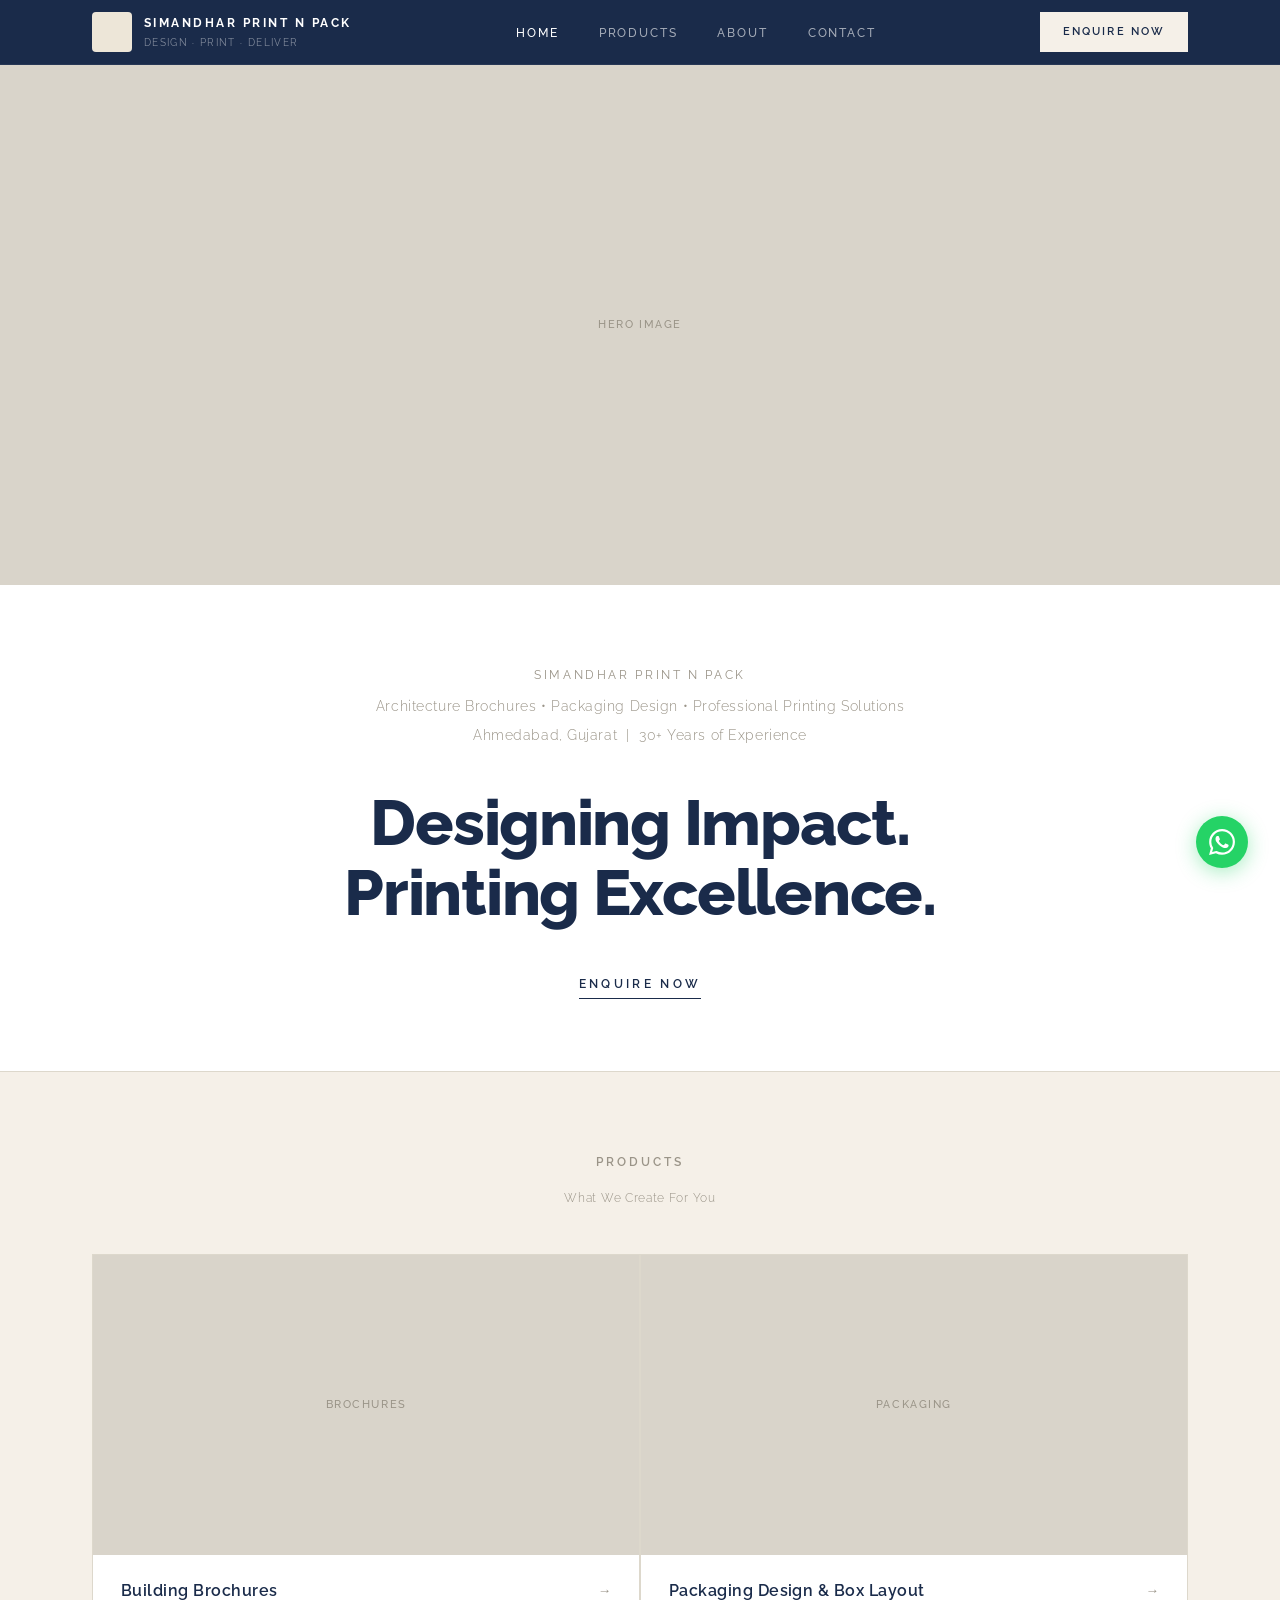
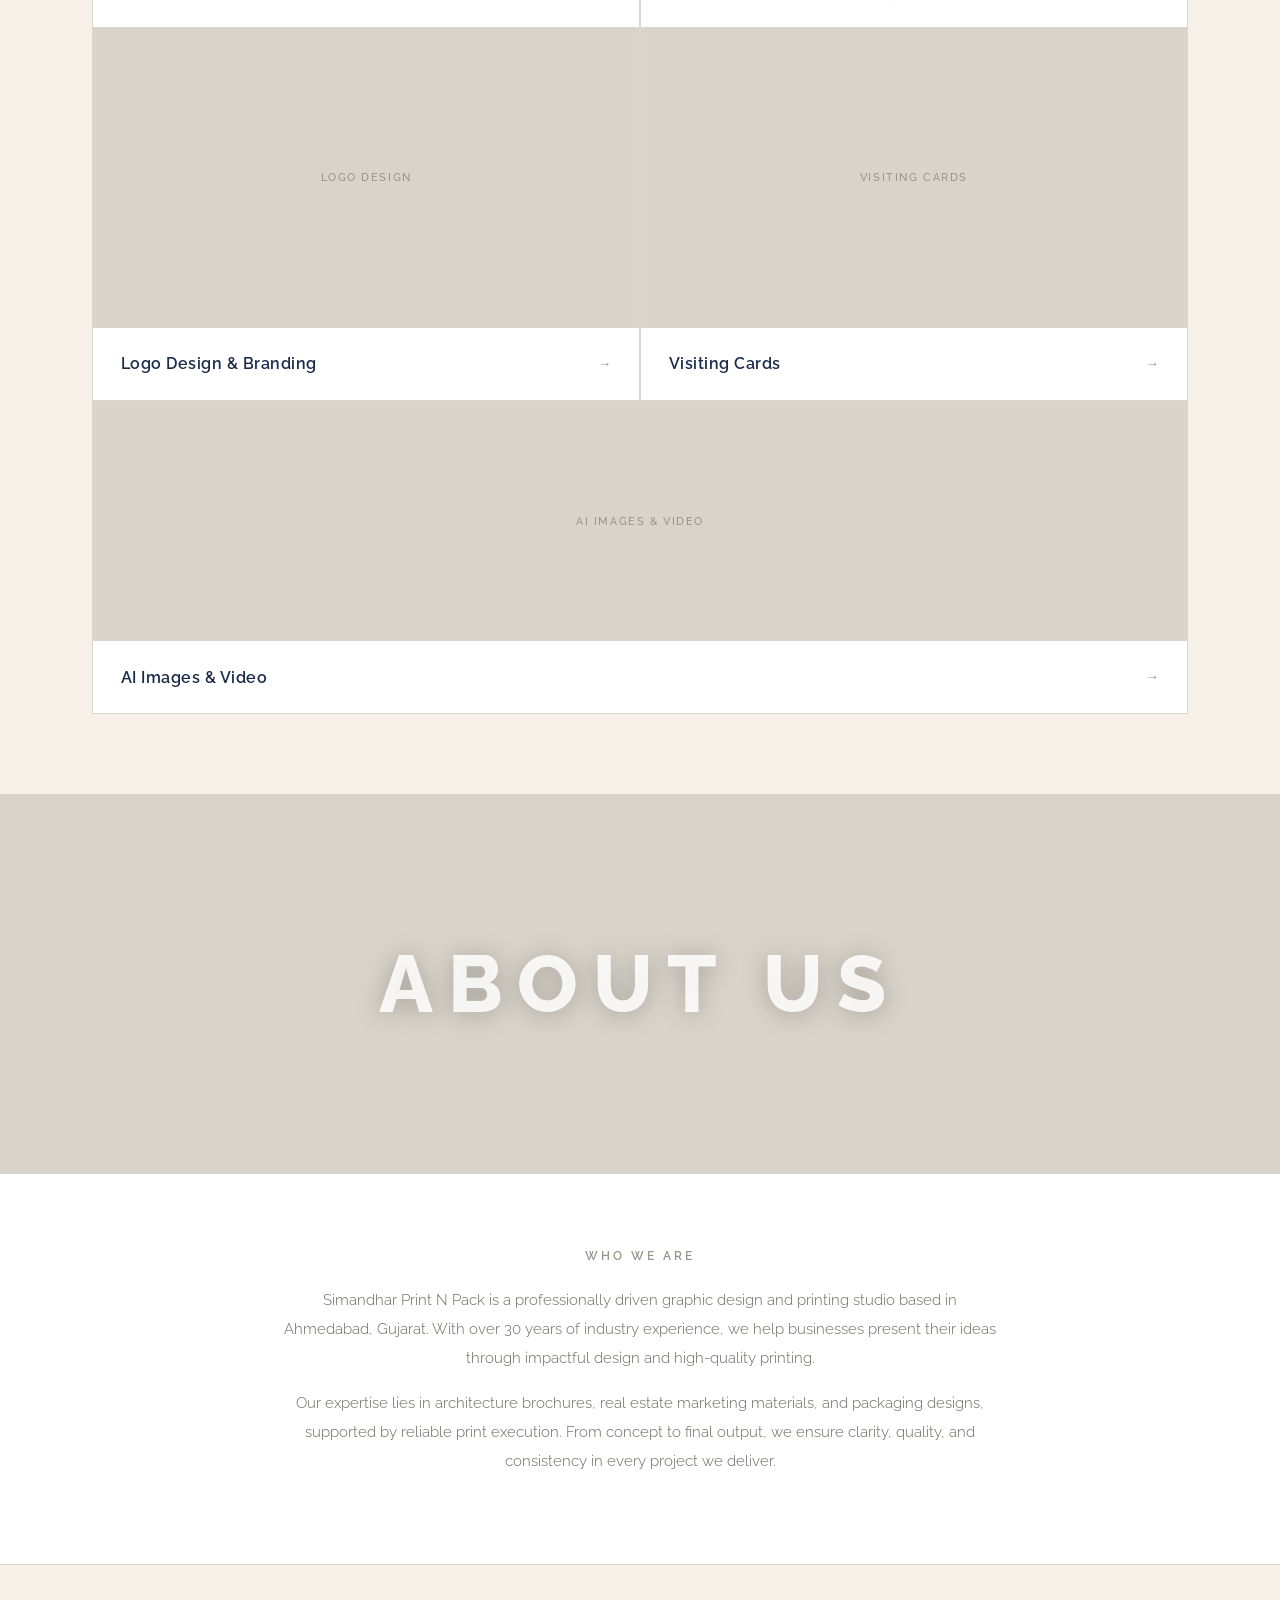
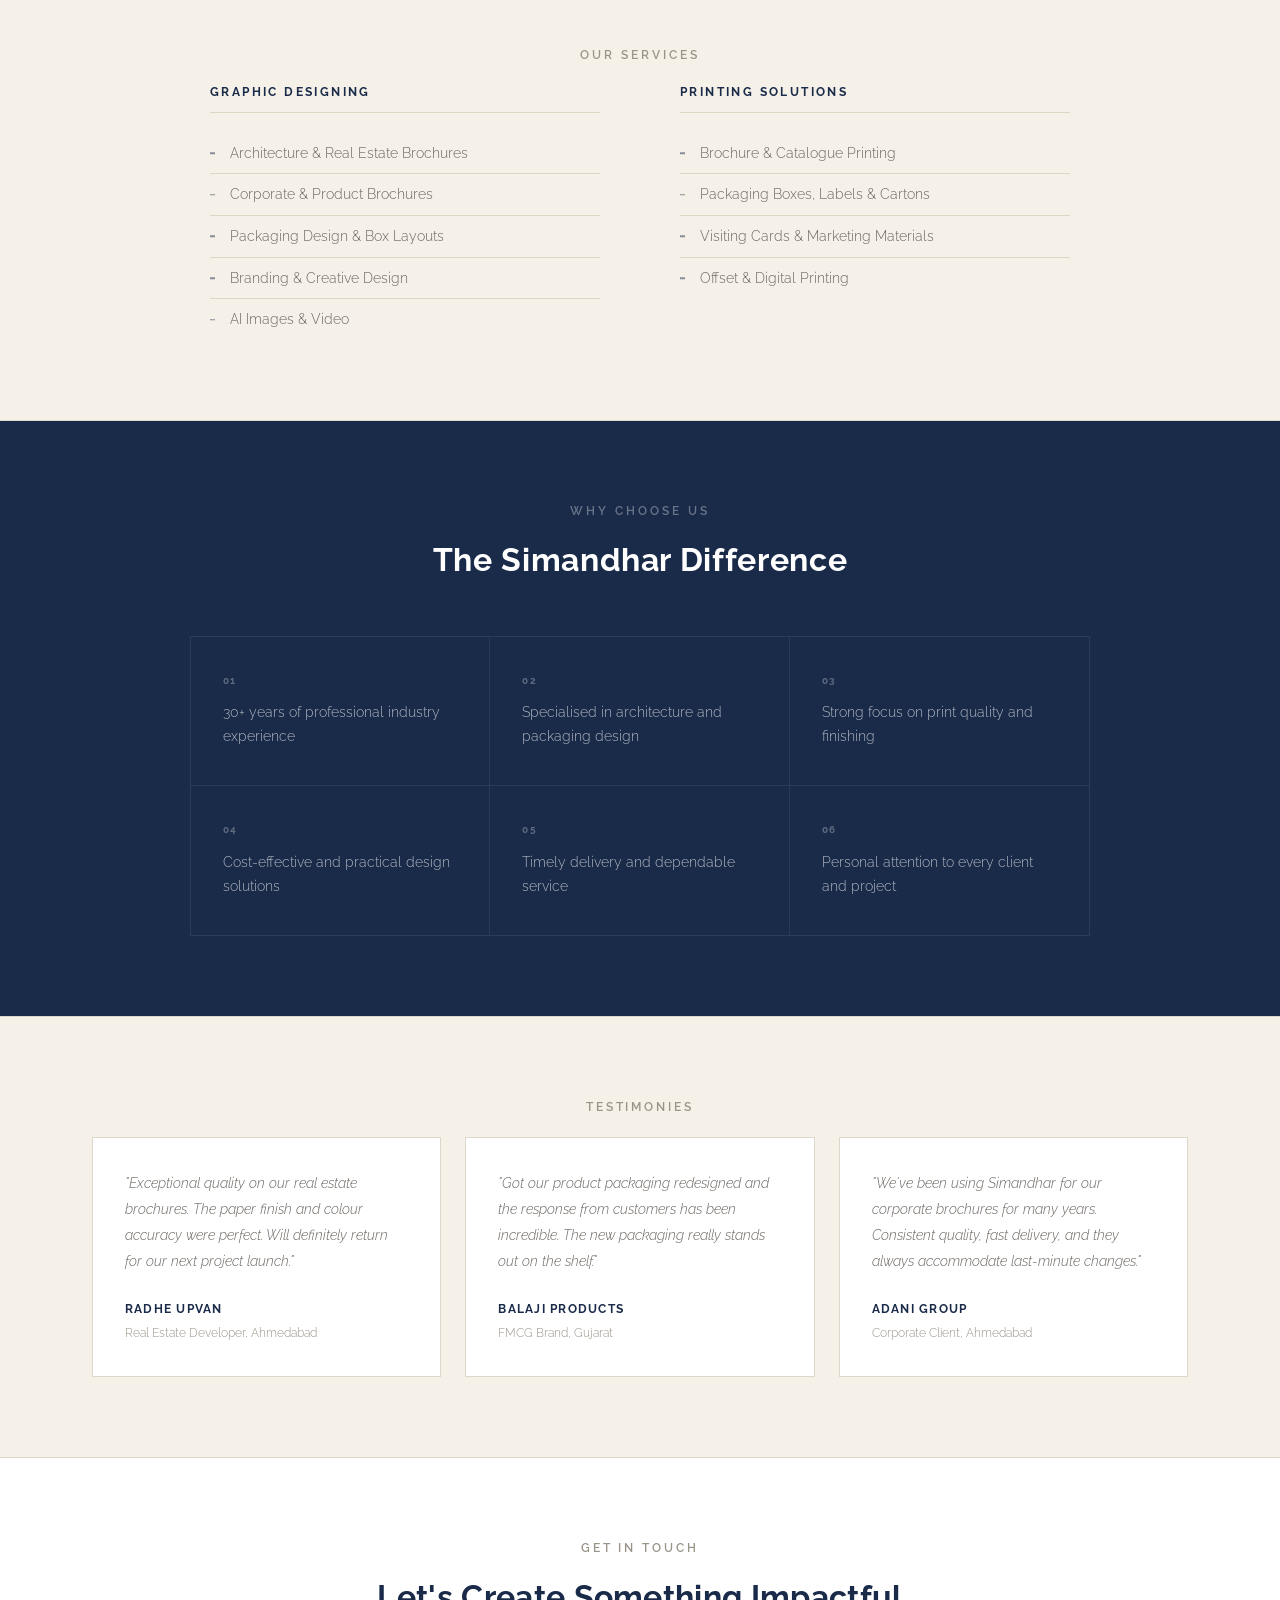
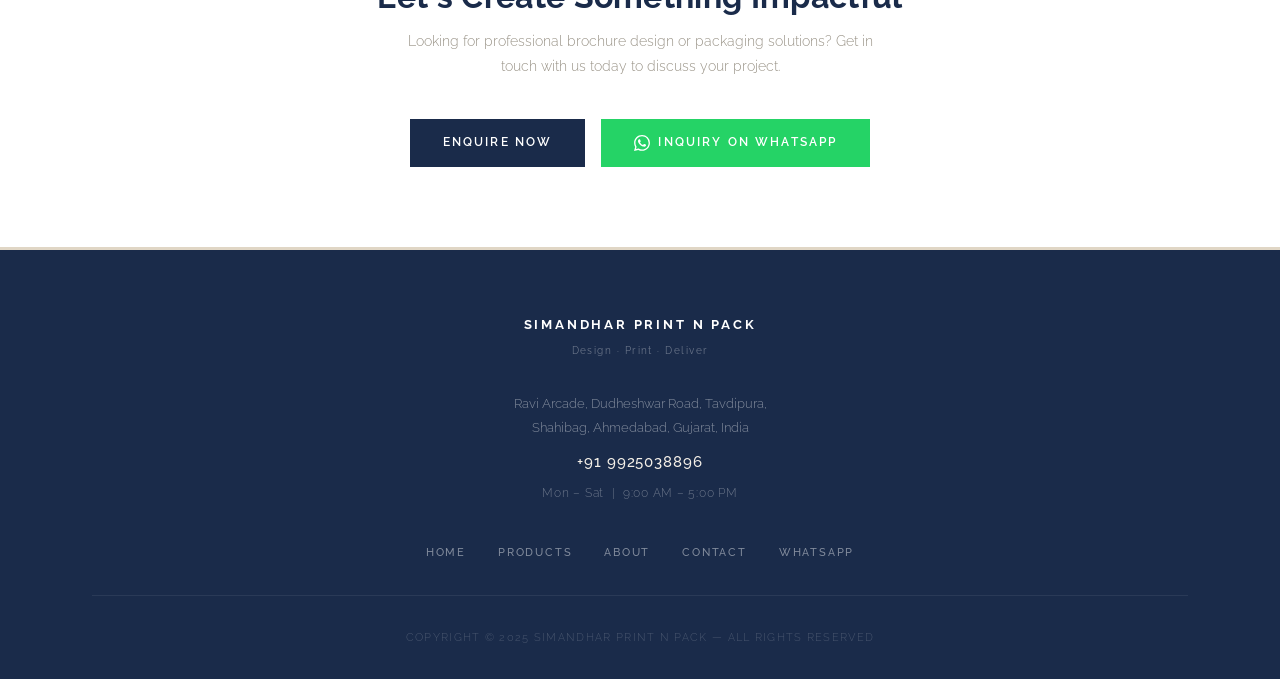
==== commit 12d0e644: "Replicate GoDaddy layout: Raleway font, cream/grey/navy palette, placeholder images, Google Map on c" ====
--- a/index.html
+++ b/index.html
@@ -4,10 +4,9 @@
   <meta charset="UTF-8" />
   <meta name="viewport" content="width=device-width, initial-scale=1.0" />
   <title>Simandhar Print N Pack | Designing Impact. Printing Excellence.</title>
-  <meta name="description" content="Ahmedabad's trusted design and printing studio. 30+ years of experience in brochures, packaging design, logo branding, visiting cards, AI visuals and video." />
+  <meta name="description" content="Ahmedabad's trusted graphic design and printing studio. Architecture brochures, packaging design, logo branding, visiting cards, AI visuals. 30+ years of experience." />
   <link rel="preconnect" href="https://fonts.googleapis.com" />
   <link rel="preconnect" href="https://fonts.gstatic.com" crossorigin />
-  <link href="https://fonts.googleapis.com/css2?family=Outfit:wght@400;500;600;700;800&family=Inter:wght@400;500;600&display=swap" rel="stylesheet" />
   <link rel="icon" type="image/png" href="images/logo.png" />
   <link rel="stylesheet" href="css/style.css" />
 </head>
@@ -16,312 +15,210 @@
   <!-- HEADER -->
   <header class="site-header">
     <div class="nav-inner">
-      <a href="index.html" class="nav-logo">
-        <img src="images/logo.png" alt="Simandhar Print N Pack" width="38" height="38" />
-        <div class="logo-text">
-          <span class="logo-name">Simandhar Print N Pack</span>
-          <span class="logo-tagline">Design · Print · Deliver</span>
+      <a href="index.html" class="nav-brand">
+        <div class="ph ph-logo" aria-hidden="true"></div>
+        <div>
+          Simandhar Print N Pack
+          <span class="nav-brand-sub">Design · Print · Deliver</span>
         </div>
       </a>
       <nav>
         <ul class="nav-links">
           <li><a href="index.html" class="active">Home</a></li>
+          <li><a href="#products">Products</a></li>
           <li><a href="#about">About</a></li>
-          <li><a href="#services">Services</a></li>
           <li><a href="contact.html">Contact</a></li>
         </ul>
       </nav>
-      <a href="https://wa.me/919999999999?text=Hi%2C%20I%27m%20interested%20in%20your%20services." class="btn btn-primary nav-cta" target="_blank" rel="noopener">Get a Quote</a>
+      <a href="contact.html" class="btn nav-cta">Enquire Now</a>
       <button class="nav-toggle" id="navToggle" aria-label="Toggle menu">
         <span></span><span></span><span></span>
       </button>
     </div>
     <nav class="mobile-nav" id="mobileNav">
       <a href="index.html">Home</a>
+      <a href="#products">Products</a>
       <a href="#about">About</a>
-      <a href="#services">Services</a>
       <a href="contact.html">Contact</a>
-      <a href="https://wa.me/919999999999" target="_blank" rel="noopener">WhatsApp Us</a>
+      <a href="https://wa.me/919925038896" target="_blank" rel="noopener">WhatsApp Us</a>
     </nav>
   </header>
 
   <!-- HERO -->
   <section class="hero">
-    <div class="hero-bg"></div>
-    <div class="hero-gradient"></div>
-    <div class="hero-line"></div>
-    <div class="container">
-      <div class="hero-content">
-        <div class="hero-label">
-          <span class="hero-label-line"></span>
-          <span class="hero-label-text">Ahmedabad, Gujarat — Est. 30+ Years</span>
-        </div>
-        <h1>Designing <em>Impact.</em><br>Printing Excellence.</h1>
-        <p class="hero-desc">
-          From premium brochures to packaging that sells — we bring your brand to life with three decades of trusted craftsmanship.
-        </p>
-        <div class="hero-actions">
-          <a href="#services" class="btn btn-primary">View Our Services</a>
-          <a href="contact.html" class="btn btn-outline-light">Request a Quote</a>
-        </div>
-        <div class="hero-stats">
-          <div class="stat-item">
-            <div class="stat-num">30<span>+</span></div>
-            <div class="stat-label">Years of Excellence</div>
-          </div>
-          <div class="stat-item">
-            <div class="stat-num">500<span>+</span></div>
-            <div class="stat-label">Satisfied Clients</div>
-          </div>
-          <div class="stat-item">
-            <div class="stat-num">5</div>
-            <div class="stat-label">Core Services</div>
-          </div>
-        </div>
+    <div class="hero-image ph" data-label="Hero Image" style="height:520px;"></div>
+    <div class="hero-text">
+      <div class="container">
+        <p class="hero-eyebrow">Simandhar Print N Pack</p>
+        <p class="hero-subtitle">Architecture Brochures &bull; Packaging Design &bull; Professional Printing Solutions</p>
+        <p class="hero-subtitle" style="margin-bottom:2.5rem;">Ahmedabad, Gujarat &nbsp;|&nbsp; 30+ Years of Experience</p>
+        <h1>Designing Impact.<br>Printing Excellence.</h1>
+        <a href="contact.html" class="hero-cta-link">Enquire Now</a>
+      </div>
+    </div>
+  </section>
+
+  <!-- PRODUCTS -->
+  <section class="products-section" id="products">
+    <div class="container">
+      <span class="section-label">Products</span>
+      <h2 style="font-size:0.72rem;font-weight:300;text-align:center;letter-spacing:0.06em;color:var(--grey);margin-bottom:3rem;">What We Create For You</h2>
+      <div class="products-grid">
+
+        <a href="products/brochures.html" class="product-card">
+          <div class="ph" data-label="Brochures" style="height:300px;"></div>
+          <div class="product-card-label">
+            <h3>Building Brochures</h3>
+            <span class="arrow">&#8594;</span>
+          </div>
+        </a>
+
+        <a href="products/packaging-design.html" class="product-card">
+          <div class="ph" data-label="Packaging" style="height:300px;"></div>
+          <div class="product-card-label">
+            <h3>Packaging Design &amp; Box Layout</h3>
+            <span class="arrow">&#8594;</span>
+          </div>
+        </a>
+
+        <a href="products/logo-branding.html" class="product-card">
+          <div class="ph" data-label="Logo Design" style="height:300px;"></div>
+          <div class="product-card-label">
+            <h3>Logo Design &amp; Branding</h3>
+            <span class="arrow">&#8594;</span>
+          </div>
+        </a>
+
+        <a href="products/visiting-cards.html" class="product-card">
+          <div class="ph" data-label="Visiting Cards" style="height:300px;"></div>
+          <div class="product-card-label">
+            <h3>Visiting Cards</h3>
+            <span class="arrow">&#8594;</span>
+          </div>
+        </a>
+
+        <a href="products/ai-images-video.html" class="product-card">
+          <div class="ph" data-label="AI Images & Video" style="height:240px;"></div>
+          <div class="product-card-label">
+            <h3>AI Images &amp; Video</h3>
+            <span class="arrow">&#8594;</span>
+          </div>
+        </a>
+
       </div>
     </div>
   </section>
 
   <!-- ABOUT -->
-  <section class="about" id="about">
-    <div class="container">
-      <div class="about-grid">
-        <div class="about-image-wrap">
-          <div class="about-image">
-            <img src="images/about.jpg" alt="Simandhar Print N Pack studio" loading="lazy" />
-          </div>
-          <div class="about-image-accent"></div>
-        </div>
-        <div class="about-text">
-          <div class="eyebrow">About Us</div>
-          <h2>Ahmedabad's Trusted Printing Partner</h2>
-          <p>Based at Ravi Arcade, Dudheshwar Road, Simandhar Print N Pack has been delivering exceptional design and printing for over 30 years. From startups to large enterprises, we've helped hundreds of brands make their mark.</p>
-          <div class="about-list">
-            <div class="about-list-item">
-              <span class="about-list-num">01</span>
-              In-house design team for fast, precise turnarounds
-            </div>
-            <div class="about-list-item">
-              <span class="about-list-num">02</span>
-              Offset and digital printing under one roof
-            </div>
-            <div class="about-list-item">
-              <span class="about-list-num">03</span>
-              Free revisions until you're completely satisfied
-            </div>
-            <div class="about-list-item">
-              <span class="about-list-num">04</span>
-              Serving businesses across Gujarat for 30+ years
-            </div>
-          </div>
-          <a href="contact.html" class="btn btn-dark">Get in Touch</a>
-        </div>
-      </div>
+  <section class="about-section" id="about">
+    <div class="about-banner">
+      <div class="about-banner-overlay">About Us</div>
+    </div>
+    <div class="about-content">
+      <span class="section-label">Who We Are</span>
+      <p>Simandhar Print N Pack is a professionally driven graphic design and printing studio based in Ahmedabad, Gujarat. With over 30 years of industry experience, we help businesses present their ideas through impactful design and high-quality printing.</p>
+      <p>Our expertise lies in architecture brochures, real estate marketing materials, and packaging designs, supported by reliable print execution. From concept to final output, we ensure clarity, quality, and consistency in every project we deliver.</p>
     </div>
   </section>
 
   <!-- SERVICES -->
-  <section id="services">
-    <div class="container">
-      <div class="section-header">
-        <div class="eyebrow">Our Services</div>
-        <h2 class="section-title">What We Create For You</h2>
-        <p class="section-intro">From concept to print — everything your brand needs to stand out</p>
-      </div>
-
-      <div class="services-grid">
-
-        <!-- Brochures -->
-        <div class="service-card">
-          <span class="service-card-num">01</span>
-          <svg class="service-card-icon" viewBox="0 0 48 48" fill="none" stroke="currentColor" stroke-width="1.5">
-            <rect x="8" y="6" width="32" height="40" rx="2"/>
-            <line x1="15" y1="16" x2="33" y2="16"/>
-            <line x1="15" y1="22" x2="33" y2="22"/>
-            <line x1="15" y1="28" x2="25" y2="28"/>
-          </svg>
-          <h3>Brochures</h3>
-          <p>Architecture, real estate, and corporate brochures that turn prospects into buyers. Premium paper, precision print.</p>
-          <a href="products/brochures.html" class="service-card-link">View Work</a>
-        </div>
-
-        <!-- Packaging -->
-        <div class="service-card">
-          <span class="service-card-num">02</span>
-          <svg class="service-card-icon" viewBox="0 0 48 48" fill="none" stroke="currentColor" stroke-width="1.5">
-            <path d="M24 6L40 14V34L24 42L8 34V14L24 6Z"/>
-            <line x1="24" y1="6" x2="24" y2="42"/>
-            <line x1="8" y1="14" x2="40" y2="14"/>
-          </svg>
-          <h3>Packaging Design & Box Layouts</h3>
-          <p>Custom packaging that protects your product and commands attention. Dielines, box layouts, and label design.</p>
-          <a href="products/packaging-design.html" class="service-card-link">View Work</a>
-        </div>
-
-        <!-- Logo -->
-        <div class="service-card">
-          <span class="service-card-num">03</span>
-          <svg class="service-card-icon" viewBox="0 0 48 48" fill="none" stroke="currentColor" stroke-width="1.5">
-            <circle cx="24" cy="24" r="16"/>
-            <path d="M24 8 L28 20 L40 20 L30 28 L34 40 L24 32 L14 40 L18 28 L8 20 L20 20 Z" stroke-linejoin="round"/>
-          </svg>
-          <h3>Logo Design & Branding</h3>
-          <p>Distinctive logos and complete brand identities. Color systems, typography, and brand guidelines — all included.</p>
-          <a href="products/logo-branding.html" class="service-card-link">View Work</a>
-        </div>
-
-        <!-- Visiting Cards -->
-        <div class="service-card">
-          <span class="service-card-num">04</span>
-          <svg class="service-card-icon" viewBox="0 0 48 48" fill="none" stroke="currentColor" stroke-width="1.5">
-            <rect x="4" y="14" width="40" height="26" rx="2"/>
-            <line x1="4" y1="22" x2="44" y2="22"/>
-            <line x1="12" y1="30" x2="24" y2="30"/>
-            <line x1="12" y1="35" x2="20" y2="35"/>
-          </svg>
-          <h3>Visiting Cards</h3>
-          <p>Premium business cards with matte, gloss, soft-touch, UV, and foil finishes. Leave a lasting impression.</p>
-          <a href="products/visiting-cards.html" class="service-card-link">View Work</a>
-        </div>
-
-        <!-- AI Images & Video -->
-        <div class="service-card">
-          <span class="service-card-num">05</span>
-          <svg class="service-card-icon" viewBox="0 0 48 48" fill="none" stroke="currentColor" stroke-width="1.5">
-            <rect x="4" y="10" width="40" height="28" rx="2"/>
-            <polygon points="20,18 20,30 32,24" stroke-linejoin="round"/>
-            <line x1="4" y1="38" x2="44" y2="38"/>
-          </svg>
-          <h3>AI Images & Video</h3>
-          <p>Cutting-edge AI-generated visuals and video content for your marketing, social media, and brand campaigns.</p>
-          <a href="products/ai-images-video.html" class="service-card-link">View Work</a>
-        </div>
-
-      </div>
-    </div>
-  </section>
-
-  <!-- WHY US -->
-  <section class="why-us">
-    <div class="container">
-      <div class="section-header">
-        <div class="eyebrow" style="color:var(--gold);">Why Choose Us</div>
-        <h2 class="section-title">The Simandhar Difference</h2>
-        <p class="section-intro" style="color:rgba(255,255,255,0.45);">Quality, trust, and 30 years of delivering on promises</p>
-      </div>
+  <section class="services-section">
+    <div class="container">
+      <span class="section-label">Our Services</span>
+      <div class="services-inner">
+        <div class="service-group">
+          <h3>Graphic Designing</h3>
+          <ul>
+            <li>Architecture &amp; Real Estate Brochures</li>
+            <li>Corporate &amp; Product Brochures</li>
+            <li>Packaging Design &amp; Box Layouts</li>
+            <li>Branding &amp; Creative Design</li>
+            <li>AI Images &amp; Video</li>
+          </ul>
+        </div>
+        <div class="service-group">
+          <h3>Printing Solutions</h3>
+          <ul>
+            <li>Brochure &amp; Catalogue Printing</li>
+            <li>Packaging Boxes, Labels &amp; Cartons</li>
+            <li>Visiting Cards &amp; Marketing Materials</li>
+            <li>Offset &amp; Digital Printing</li>
+          </ul>
+        </div>
+      </div>
+    </div>
+  </section>
+
+  <!-- WHY CHOOSE US -->
+  <section class="why-section">
+    <div class="container">
+      <span class="section-label">Why Choose Us</span>
+      <h2>The Simandhar Difference</h2>
       <div class="why-grid">
         <div class="why-item">
-          <div class="why-item-num">01</div>
-          <h3>30+ Years Experience</h3>
-          <p>Three decades serving Ahmedabad's businesses with consistent quality and deep expertise.</p>
-        </div>
-        <div class="why-item">
-          <div class="why-item-num">02</div>
-          <h3>Fast Turnaround</h3>
-          <p>Urgent orders delivered on time. Your deadlines are our priority, always.</p>
-        </div>
-        <div class="why-item">
-          <div class="why-item-num">03</div>
-          <h3>In-House Design</h3>
-          <p>Our designers work directly with you — no outsourcing, no miscommunication, no delays.</p>
-        </div>
-        <div class="why-item">
-          <div class="why-item-num">04</div>
-          <h3>Quality Guaranteed</h3>
-          <p>Every order goes through strict quality checks. Not satisfied? We reprint at no cost.</p>
-        </div>
-        <div class="why-item">
-          <div class="why-item-num">05</div>
-          <h3>Honest Pricing</h3>
-          <p>Premium quality at transparent rates. No hidden charges, no surprises on your invoice.</p>
-        </div>
-        <div class="why-item">
-          <div class="why-item-num">06</div>
-          <h3>Direct Communication</h3>
-          <p>You deal with us directly. Quick WhatsApp support, real answers, real people.</p>
+          <span class="why-item-num">01</span>
+          <p>30+ years of professional industry experience</p>
+        </div>
+        <div class="why-item">
+          <span class="why-item-num">02</span>
+          <p>Specialised in architecture and packaging design</p>
+        </div>
+        <div class="why-item">
+          <span class="why-item-num">03</span>
+          <p>Strong focus on print quality and finishing</p>
+        </div>
+        <div class="why-item">
+          <span class="why-item-num">04</span>
+          <p>Cost-effective and practical design solutions</p>
+        </div>
+        <div class="why-item">
+          <span class="why-item-num">05</span>
+          <p>Timely delivery and dependable service</p>
+        </div>
+        <div class="why-item">
+          <span class="why-item-num">06</span>
+          <p>Personal attention to every client and project</p>
         </div>
       </div>
     </div>
   </section>
 
   <!-- TESTIMONIALS -->
-  <section class="testimonials">
-    <div class="container">
-      <div class="section-header centered">
-        <div class="eyebrow" style="justify-content:center;">Client Reviews</div>
-        <h2 class="section-title">What Our Clients Say</h2>
-        <p class="section-intro centered">Real words from real customers across Gujarat</p>
-      </div>
+  <section class="testimonials-section">
+    <div class="container">
+      <span class="section-label">Testimonies</span>
       <div class="testimonials-grid">
         <div class="testimonial-card">
-          <div class="quote-mark">"</div>
-          <p>Exceptional quality on our real estate brochures. The paper finish and colour accuracy were perfect. Will definitely return for our next project launch.</p>
-          <div class="testimonial-author">
-            <div class="author-dot"></div>
-            <div>
-              <div class="author-name">Rajesh Patel</div>
-              <div class="author-role">Director, Patel Realty</div>
-            </div>
-          </div>
+          <p class="testimonial-quote">"Exceptional quality on our real estate brochures. The paper finish and colour accuracy were perfect. Will definitely return for our next project launch."</p>
+          <div class="testimonial-name">Radhe Upvan</div>
+          <div class="testimonial-role">Real Estate Developer, Ahmedabad</div>
         </div>
         <div class="testimonial-card">
-          <div class="quote-mark">"</div>
-          <p>Got our product packaging redesigned and the response from customers has been incredible. The new packaging really stands out on the shelf.</p>
-          <div class="testimonial-author">
-            <div class="author-dot"></div>
-            <div>
-              <div class="author-name">Priya Shah</div>
-              <div class="author-role">Founder, GujjuSnacks</div>
-            </div>
-          </div>
+          <p class="testimonial-quote">"Got our product packaging redesigned and the response from customers has been incredible. The new packaging really stands out on the shelf."</p>
+          <div class="testimonial-name">Balaji Products</div>
+          <div class="testimonial-role">FMCG Brand, Gujarat</div>
         </div>
         <div class="testimonial-card">
-          <div class="quote-mark">"</div>
-          <p>We've been using Simandhar for our corporate brochures for 5 years. Consistent quality, fast delivery, and they always accommodate last-minute changes.</p>
-          <div class="testimonial-author">
-            <div class="author-dot"></div>
-            <div>
-              <div class="author-name">Amit Mehta</div>
-              <div class="author-role">MD, Mehta Pharmaceuticals</div>
-            </div>
-          </div>
-        </div>
-      </div>
-    </div>
-  </section>
-
-  <!-- CTA STRIP -->
-  <section class="cta-strip">
-    <div class="container">
-      <div class="cta-strip-inner">
-        <div>
-          <div class="eyebrow">Start Your Project</div>
-          <h2 style="color:var(--white);">Ready to Begin?</h2>
-          <div class="contact-items">
-            <a href="tel:+919999999999" class="contact-item">
-              <span class="contact-item-icon">
-                <svg viewBox="0 0 24 24" fill="none" stroke="currentColor" stroke-width="2"><path d="M22 16.92v3a2 2 0 01-2.18 2 19.79 19.79 0 01-8.63-3.07A19.5 19.5 0 013.7 12.1a19.79 19.79 0 01-3.07-8.67A2 2 0 012.61 1.5h3a2 2 0 012 1.72c.127.96.361 1.903.7 2.81a2 2 0 01-.45 2.11L6.91 9.1a16 16 0 006 6l.96-.96a2 2 0 012.11-.45c.907.339 1.85.573 2.81.7A2 2 0 0122 16.92z"/></svg>
-              </span>
-              +91 99999 99999
-            </a>
-            <a href="mailto:info@simandharprintnpack.in" class="contact-item">
-              <span class="contact-item-icon">
-                <svg viewBox="0 0 24 24" fill="none" stroke="currentColor" stroke-width="2"><path d="M4 4h16c1.1 0 2 .9 2 2v12c0 1.1-.9 2-2 2H4c-1.1 0-2-.9-2-2V6c0-1.1.9-2 2-2z"/><polyline points="22,6 12,13 2,6"/></svg>
-              </span>
-              info@simandharprintnpack.in
-            </a>
-            <a href="https://wa.me/919999999999" class="contact-item" target="_blank" rel="noopener">
-              <span class="contact-item-icon">
-                <svg viewBox="0 0 24 24" fill="currentColor"><path d="M17.472 14.382c-.297-.149-1.758-.867-2.03-.967-.273-.099-.471-.148-.67.15-.197.297-.767.966-.94 1.164-.173.199-.347.223-.644.075-.297-.15-1.255-.463-2.39-1.475-.883-.788-1.48-1.761-1.653-2.059-.173-.297-.018-.458.13-.606.134-.133.298-.347.446-.52.149-.174.198-.298.298-.497.099-.198.05-.371-.025-.52-.075-.149-.669-1.612-.916-2.207-.242-.579-.487-.5-.669-.51-.173-.008-.371-.01-.57-.01-.198 0-.52.074-.792.372-.272.297-1.04 1.016-1.04 2.479 0 1.462 1.065 2.875 1.213 3.074.149.198 2.096 3.2 5.077 4.487.709.306 1.262.489 1.694.625.712.227 1.36.195 1.871.118.571-.085 1.758-.719 2.006-1.413.248-.694.248-1.289.173-1.413-.074-.124-.272-.198-.57-.347m-5.421 7.403h-.004a9.87 9.87 0 01-5.031-1.378l-.361-.214-3.741.982.998-3.648-.235-.374a9.86 9.86 0 01-1.51-5.26c.001-5.45 4.436-9.884 9.888-9.884 2.64 0 5.122 1.03 6.988 2.898a9.825 9.825 0 012.893 6.994c-.003 5.45-4.437 9.884-9.885 9.884m8.413-18.297A11.815 11.815 0 0012.05 0C5.495 0 .16 5.335.157 11.892c0 2.096.547 4.142 1.588 5.945L.057 24l6.305-1.654a11.882 11.882 0 005.683 1.448h.005c6.554 0 11.89-5.335 11.893-11.893a11.821 11.821 0 00-3.48-8.413Z"/></svg>
-              </span>
-              WhatsApp
-            </a>
-          </div>
-        </div>
-        <div class="cta-strip-actions">
-          <a href="contact.html" class="btn btn-primary">Get a Free Quote</a>
-          <a href="https://wa.me/919999999999" class="btn btn-outline-light" target="_blank" rel="noopener">WhatsApp Us</a>
-        </div>
+          <p class="testimonial-quote">"We've been using Simandhar for our corporate brochures for many years. Consistent quality, fast delivery, and they always accommodate last-minute changes."</p>
+          <div class="testimonial-name">Adani Group</div>
+          <div class="testimonial-role">Corporate Client, Ahmedabad</div>
+        </div>
+      </div>
+    </div>
+  </section>
+
+  <!-- CTA -->
+  <section class="cta-section">
+    <div class="container">
+      <span class="section-label">Get In Touch</span>
+      <h2>Let's Create Something Impactful</h2>
+      <p>Looking for professional brochure design or packaging solutions? Get in touch with us today to discuss your project.</p>
+      <div class="cta-btns">
+        <a href="contact.html" class="btn btn-navy">Enquire Now</a>
+        <a href="https://wa.me/919925038896?text=Hi%2C%20I%27m%20interested%20in%20your%20services." class="btn btn-whatsapp" target="_blank" rel="noopener">
+          <svg viewBox="0 0 24 24" width="16" height="16" fill="currentColor"><path d="M17.472 14.382c-.297-.149-1.758-.867-2.03-.967-.273-.099-.471-.148-.67.15-.197.297-.767.966-.94 1.164-.173.199-.347.223-.644.075-.297-.15-1.255-.463-2.39-1.475-.883-.788-1.48-1.761-1.653-2.059-.173-.297-.018-.458.13-.606.134-.133.298-.347.446-.52.149-.174.198-.298.298-.497.099-.198.05-.371-.025-.52-.075-.149-.669-1.612-.916-2.207-.242-.579-.487-.5-.669-.51-.173-.008-.371-.01-.57-.01-.198 0-.52.074-.792.372-.272.297-1.04 1.016-1.04 2.479 0 1.462 1.065 2.875 1.213 3.074.149.198 2.096 3.2 5.077 4.487.709.306 1.262.489 1.694.625.712.227 1.36.195 1.871.118.571-.085 1.758-.719 2.006-1.413.248-.694.248-1.289.173-1.413-.074-.124-.272-.198-.57-.347m-5.421 7.403h-.004a9.87 9.87 0 01-5.031-1.378l-.361-.214-3.741.982.998-3.648-.235-.374a9.86 9.86 0 01-1.51-5.26c.001-5.45 4.436-9.884 9.888-9.884 2.64 0 5.122 1.03 6.988 2.898a9.825 9.825 0 012.893 6.994c-.003 5.45-4.437 9.884-9.885 9.884m8.413-18.297A11.815 11.815 0 0012.05 0C5.495 0 .16 5.335.157 11.892c0 2.096.547 4.142 1.588 5.945L.057 24l6.305-1.654a11.882 11.882 0 005.683 1.448h.005c6.554 0 11.89-5.335 11.893-11.893a11.821 11.821 0 00-3.48-8.413Z"/></svg>
+          Inquiry on WhatsApp
+        </a>
       </div>
     </div>
   </section>
@@ -329,52 +226,28 @@
   <!-- FOOTER -->
   <footer class="site-footer">
     <div class="container">
-      <div class="footer-grid">
-        <div class="footer-brand">
-          <div class="footer-logo-wrap">
-            <img src="images/logo.png" alt="Logo" class="footer-logo-img" width="36" height="36" />
-            <div class="logo-text">
-              <span class="logo-name">Simandhar Print N Pack</span>
-              <span class="logo-tagline">Design · Print · Deliver</span>
-            </div>
-          </div>
-          <p>Your trusted design and printing partner in Ahmedabad. Quality, creativity, and reliability — since 30+ years.</p>
-        </div>
-        <div class="footer-col">
-          <h4>Services</h4>
-          <ul>
-            <li><a href="products/brochures.html">Brochures</a></li>
-            <li><a href="products/packaging-design.html">Packaging Design</a></li>
-            <li><a href="products/logo-branding.html">Logo & Branding</a></li>
-            <li><a href="products/visiting-cards.html">Visiting Cards</a></li>
-            <li><a href="products/ai-images-video.html">AI Images & Video</a></li>
-          </ul>
-        </div>
-        <div class="footer-col">
-          <h4>Company</h4>
-          <ul>
-            <li><a href="index.html">Home</a></li>
-            <li><a href="#about">About Us</a></li>
-            <li><a href="contact.html">Contact</a></li>
-            <li><a href="https://wa.me/919999999999" target="_blank" rel="noopener">WhatsApp</a></li>
-          </ul>
-          <h4 style="margin-top:1.5rem;">Address</h4>
-          <p style="font-size:0.82rem;color:rgba(255,255,255,0.35);margin-top:0.5rem;line-height:1.7;">Ravi Arcade, Dudheshwar Road,<br>Ahmedabad, Gujarat</p>
-        </div>
-      </div>
-      <div class="footer-bottom">
-        <p>© 2025 Simandhar Print N Pack. All rights reserved.</p>
-        <p style="font-size:0.78rem;">simandharprintnpack.in</p>
-      </div>
+      <span class="footer-brand-name">Simandhar Print N Pack</span>
+      <span class="footer-brand-sub">Design · Print · Deliver</span>
+      <p class="footer-address">
+        Ravi Arcade, Dudheshwar Road, Tavdipura,<br>
+        Shahibag, Ahmedabad, Gujarat, India
+      </p>
+      <a href="tel:+919925038896" class="footer-phone">+91 9925038896</a>
+      <span class="footer-hours">Mon – Sat &nbsp;|&nbsp; 9:00 AM – 5:00 PM</span>
+      <nav class="footer-nav">
+        <a href="index.html">Home</a>
+        <a href="#products">Products</a>
+        <a href="#about">About</a>
+        <a href="contact.html">Contact</a>
+        <a href="https://wa.me/919925038896" target="_blank" rel="noopener">WhatsApp</a>
+      </nav>
+      <p class="footer-copy">Copyright &copy; 2025 Simandhar Print N Pack &mdash; All Rights Reserved</p>
     </div>
   </footer>
 
   <!-- WHATSAPP FLOAT -->
-  <a href="https://wa.me/919999999999?text=Hi%2C%20I%27m%20interested%20in%20your%20services." class="whatsapp-float" target="_blank" rel="noopener" aria-label="Chat on WhatsApp">
-    <div class="whatsapp-pulse"></div>
-    <svg viewBox="0 0 24 24" fill="currentColor">
-      <path d="M17.472 14.382c-.297-.149-1.758-.867-2.03-.967-.273-.099-.471-.148-.67.15-.197.297-.767.966-.94 1.164-.173.199-.347.223-.644.075-.297-.15-1.255-.463-2.39-1.475-.883-.788-1.48-1.761-1.653-2.059-.173-.297-.018-.458.13-.606.134-.133.298-.347.446-.52.149-.174.198-.298.298-.497.099-.198.05-.371-.025-.52-.075-.149-.669-1.612-.916-2.207-.242-.579-.487-.5-.669-.51-.173-.008-.371-.01-.57-.01-.198 0-.52.074-.792.372-.272.297-1.04 1.016-1.04 2.479 0 1.462 1.065 2.875 1.213 3.074.149.198 2.096 3.2 5.077 4.487.709.306 1.262.489 1.694.625.712.227 1.36.195 1.871.118.571-.085 1.758-.719 2.006-1.413.248-.694.248-1.289.173-1.413-.074-.124-.272-.198-.57-.347m-5.421 7.403h-.004a9.87 9.87 0 01-5.031-1.378l-.361-.214-3.741.982.998-3.648-.235-.374a9.86 9.86 0 01-1.51-5.26c.001-5.45 4.436-9.884 9.888-9.884 2.64 0 5.122 1.03 6.988 2.898a9.825 9.825 0 012.893 6.994c-.003 5.45-4.437 9.884-9.885 9.884m8.413-18.297A11.815 11.815 0 0012.05 0C5.495 0 .16 5.335.157 11.892c0 2.096.547 4.142 1.588 5.945L.057 24l6.305-1.654a11.882 11.882 0 005.683 1.448h.005c6.554 0 11.89-5.335 11.893-11.893a11.821 11.821 0 00-3.48-8.413Z"/>
-    </svg>
+  <a href="https://wa.me/919925038896?text=Hi%2C%20I%27m%20interested%20in%20your%20services." class="whatsapp-float" target="_blank" rel="noopener" aria-label="Chat on WhatsApp">
+    <svg viewBox="0 0 24 24" fill="currentColor"><path d="M17.472 14.382c-.297-.149-1.758-.867-2.03-.967-.273-.099-.471-.148-.67.15-.197.297-.767.966-.94 1.164-.173.199-.347.223-.644.075-.297-.15-1.255-.463-2.39-1.475-.883-.788-1.48-1.761-1.653-2.059-.173-.297-.018-.458.13-.606.134-.133.298-.347.446-.52.149-.174.198-.298.298-.497.099-.198.05-.371-.025-.52-.075-.149-.669-1.612-.916-2.207-.242-.579-.487-.5-.669-.51-.173-.008-.371-.01-.57-.01-.198 0-.52.074-.792.372-.272.297-1.04 1.016-1.04 2.479 0 1.462 1.065 2.875 1.213 3.074.149.198 2.096 3.2 5.077 4.487.709.306 1.262.489 1.694.625.712.227 1.36.195 1.871.118.571-.085 1.758-.719 2.006-1.413.248-.694.248-1.289.173-1.413-.074-.124-.272-.198-.57-.347m-5.421 7.403h-.004a9.87 9.87 0 01-5.031-1.378l-.361-.214-3.741.982.998-3.648-.235-.374a9.86 9.86 0 01-1.51-5.26c.001-5.45 4.436-9.884 9.888-9.884 2.64 0 5.122 1.03 6.988 2.898a9.825 9.825 0 012.893 6.994c-.003 5.45-4.437 9.884-9.885 9.884m8.413-18.297A11.815 11.815 0 0012.05 0C5.495 0 .16 5.335.157 11.892c0 2.096.547 4.142 1.588 5.945L.057 24l6.305-1.654a11.882 11.882 0 005.683 1.448h.005c6.554 0 11.89-5.335 11.893-11.893a11.821 11.821 0 00-3.48-8.413Z"/></svg>
   </a>
 
   <script src="js/main.js"></script>
--- a/css/style.css
+++ b/css/style.css
@@ -1,155 +1,125 @@
 /* =============================================
-   Simandhar Print N Pack — Global Stylesheet
-   Premium Agency Design
-   ============================================= */
-
-:root {
-  --navy: #0d1b2a;
-  --navy-mid: #1a2f45;
-  --gold: #b8965a;
-  --gold-light: #d4ae7a;
-  --gold-subtle: rgba(184,150,90,0.10);
-  --white: #ffffff;
-  --off-white: #f7f6f3;
-  --light: #efefec;
-  --text-dark: #0d1b2a;
-  --text-mid: #3d4d5c;
-  --text-light: #7a8a96;
-  --border: rgba(13,27,42,0.08);
-  --border-gold: rgba(184,150,90,0.3);
-  --shadow-sm: 0 2px 12px rgba(13,27,42,0.06);
-  --shadow: 0 6px 32px rgba(13,27,42,0.10);
-  --shadow-lg: 0 16px 56px rgba(13,27,42,0.14);
-  --radius: 4px;
-  --radius-md: 8px;
-  --radius-lg: 12px;
-  --transition: 0.3s cubic-bezier(0.4,0,0.2,1);
-  --whatsapp: #25D366;
-  --max-width: 1160px;
-}
-
+   Simandhar Print N Pack
+   Palette: Cream · Grey · Navy
+   Font: Raleway
+   ============================================= */
+
+@import url('https://fonts.googleapis.com/css2?family=Raleway:ital,wght@0,200;0,300;0,400;0,500;0,600;0,700;0,800;1,300&display=swap');
+
+/* --- Reset --- */
 *, *::before, *::after { box-sizing: border-box; margin: 0; padding: 0; }
 html { scroll-behavior: smooth; -webkit-font-smoothing: antialiased; }
-
+img { max-width: 100%; display: block; }
+a { text-decoration: none; color: inherit; }
+ul { list-style: none; }
+
+/* --- Tokens --- */
+:root {
+  --cream:        #f5f0e8;
+  --cream-mid:    #ede6d8;
+  --cream-dark:   #e0d6c5;
+  --grey-light:   #f0ece4;
+  --grey:         #9a9488;
+  --grey-mid:     #6b6560;
+  --grey-dark:    #3d3a35;
+  --navy:         #1a2b4a;
+  --navy-mid:     #253b63;
+  --navy-light:   #324f80;
+  --white:        #ffffff;
+  --placeholder:  #d9d4ca;
+  --border:       #ddd8cc;
+  --border-navy:  rgba(26,43,74,0.15);
+  --text:         #3d3a35;
+  --text-light:   #7a7570;
+  --text-xlight:  #a8a49f;
+  --whatsapp:     #25D366;
+  --max:          1160px;
+  --transition:   0.25s ease;
+}
+
+/* --- Base --- */
 body {
-  font-family: 'Inter', 'Outfit', sans-serif;
-  color: var(--text-dark);
+  font-family: 'Raleway', sans-serif;
+  font-weight: 300;
   background: var(--white);
-  line-height: 1.6;
+  color: var(--text);
+  line-height: 1.75;
   font-size: 16px;
   overflow-x: hidden;
 }
 
-img { max-width: 100%; height: auto; display: block; }
-a { color: inherit; text-decoration: none; }
-ul { list-style: none; }
-
-/* --- Typography --- */
 h1, h2, h3, h4 {
-  font-family: 'Outfit', sans-serif;
-  font-weight: 700;
-  line-height: 1.15;
-  letter-spacing: -0.02em;
-}
-h1 { font-size: clamp(2.4rem, 5.5vw, 4rem); }
-h2 { font-size: clamp(1.8rem, 3.5vw, 2.6rem); }
-h3 { font-size: clamp(1.1rem, 2vw, 1.3rem); }
-p { color: var(--text-mid); line-height: 1.75; }
-
-.eyebrow {
-  display: inline-flex;
-  align-items: center;
-  gap: 0.5rem;
+  font-family: 'Raleway', sans-serif;
+  line-height: 1.2;
+  font-weight: 700;
+}
+
+/* --- Image Placeholder --- */
+.ph {
+  background: var(--placeholder);
+  display: flex;
+  align-items: center;
+  justify-content: center;
+  width: 100%;
+  position: relative;
+  overflow: hidden;
+}
+.ph::after {
+  content: attr(data-label);
   font-size: 0.7rem;
-  font-weight: 700;
-  letter-spacing: 0.16em;
-  text-transform: uppercase;
-  color: var(--gold);
-  margin-bottom: 1rem;
-}
-.eyebrow::before {
-  content: '';
-  display: inline-block;
-  width: 24px;
-  height: 1.5px;
-  background: var(--gold);
-}
-
-.section-title { color: var(--navy); margin-bottom: 0.6rem; }
-.section-intro { color: var(--text-light); font-size: 1.05rem; max-width: 520px; }
-.section-intro.centered { margin: 0 auto; text-align: center; }
-
-.section-header { margin-bottom: 4rem; }
-.section-header.centered { text-align: center; }
+  font-weight: 500;
+  letter-spacing: 0.14em;
+  text-transform: uppercase;
+  color: var(--grey);
+}
+.ph-logo {
+  background: var(--cream-mid);
+  width: 40px;
+  height: 40px;
+  border-radius: 4px;
+  flex-shrink: 0;
+}
 
 /* --- Container --- */
-.container { max-width: var(--max-width); margin: 0 auto; padding: 0 2rem; }
+.container { max-width: var(--max); margin: 0 auto; padding: 0 2rem; }
+
+/* --- Section Label --- */
+.section-label {
+  display: block;
+  font-size: 0.72rem;
+  font-weight: 600;
+  letter-spacing: 0.26em;
+  text-transform: uppercase;
+  color: var(--grey);
+  text-align: center;
+  margin-bottom: 1.25rem;
+}
+.section-label.left { text-align: left; }
 
 /* --- Buttons --- */
 .btn {
   display: inline-flex;
   align-items: center;
-  gap: 0.6rem;
-  padding: 0.85rem 2rem;
-  border-radius: var(--radius);
+  gap: 0.5rem;
+  padding: 0.8rem 2rem;
+  font-family: 'Raleway', sans-serif;
+  font-size: 0.75rem;
   font-weight: 600;
-  font-size: 0.88rem;
-  letter-spacing: 0.03em;
+  letter-spacing: 0.18em;
+  text-transform: uppercase;
   cursor: pointer;
+  border: 1.5px solid transparent;
   transition: all var(--transition);
-  border: 1.5px solid transparent;
   white-space: nowrap;
 }
-
-.btn-primary {
-  background: var(--gold);
-  color: var(--navy);
-  border-color: var(--gold);
-}
-.btn-primary:hover {
-  background: var(--gold-light);
-  border-color: var(--gold-light);
-  transform: translateY(-2px);
-  box-shadow: 0 8px 24px rgba(184,150,90,0.3);
-}
-
-.btn-outline-light {
-  background: transparent;
-  color: var(--white);
-  border-color: rgba(255,255,255,0.35);
-}
-.btn-outline-light:hover {
-  background: rgba(255,255,255,0.08);
-  border-color: rgba(255,255,255,0.7);
-}
-
-.btn-outline-dark {
-  background: transparent;
-  color: var(--navy);
-  border-color: var(--navy);
-}
-.btn-outline-dark:hover {
-  background: var(--navy);
-  color: var(--white);
-}
-
-.btn-dark {
-  background: var(--navy);
-  color: var(--white);
-  border-color: var(--navy);
-}
-.btn-dark:hover { background: var(--navy-mid); transform: translateY(-2px); }
-
-.btn-whatsapp {
-  background: var(--whatsapp);
-  color: var(--white);
-  border-color: var(--whatsapp);
-}
-.btn-whatsapp:hover {
-  background: #1ebe5a;
-  transform: translateY(-2px);
-  box-shadow: 0 8px 24px rgba(37,211,102,0.3);
-}
+.btn-navy { background: var(--navy); color: var(--white); border-color: var(--navy); }
+.btn-navy:hover { background: var(--navy-mid); border-color: var(--navy-mid); }
+.btn-outline { background: transparent; color: var(--navy); border-color: var(--navy); }
+.btn-outline:hover { background: var(--navy); color: var(--white); }
+.btn-cream { background: var(--cream); color: var(--navy); border-color: var(--cream-dark); }
+.btn-cream:hover { background: var(--cream-mid); }
+.btn-whatsapp { background: var(--whatsapp); color: var(--white); border-color: var(--whatsapp); }
+.btn-whatsapp:hover { background: #1ebe5a; }
 
 /* =============================================
    HEADER
@@ -158,38 +128,58 @@
   position: sticky;
   top: 0;
   z-index: 100;
-  background: rgba(13,27,42,0.97);
-  backdrop-filter: blur(12px);
+  background: var(--navy);
   border-bottom: 1px solid rgba(255,255,255,0.06);
 }
-
 .nav-inner {
   display: flex;
   align-items: center;
   justify-content: space-between;
-  height: 68px;
-  max-width: var(--max-width);
+  height: 64px;
+  max-width: var(--max);
   margin: 0 auto;
   padding: 0 2rem;
 }
-
-.nav-logo { display: flex; align-items: center; gap: 0.75rem; }
-.nav-logo img { width: 38px; height: 38px; border-radius: var(--radius); object-fit: cover; }
-.logo-text { display: flex; flex-direction: column; line-height: 1.15; }
-.logo-name { font-size: 0.95rem; font-weight: 700; color: var(--white); letter-spacing: 0.01em; }
-.logo-tagline { font-size: 0.62rem; color: var(--gold); letter-spacing: 0.1em; text-transform: uppercase; margin-top: 1px; }
-
-.nav-links { display: flex; align-items: center; gap: 2.5rem; }
+.nav-brand {
+  font-size: 0.78rem;
+  font-weight: 700;
+  letter-spacing: 0.2em;
+  text-transform: uppercase;
+  color: var(--white);
+  display: flex;
+  align-items: center;
+  gap: 0.75rem;
+}
+.nav-brand-sub {
+  font-size: 0.6rem;
+  font-weight: 400;
+  letter-spacing: 0.14em;
+  color: rgba(255,255,255,0.45);
+  display: block;
+  margin-top: 1px;
+}
+.nav-links {
+  display: flex;
+  align-items: center;
+  gap: 2.5rem;
+}
 .nav-links a {
-  color: rgba(255,255,255,0.65);
-  font-size: 0.85rem;
+  font-size: 0.72rem;
   font-weight: 500;
-  letter-spacing: 0.02em;
+  letter-spacing: 0.16em;
+  text-transform: uppercase;
+  color: rgba(255,255,255,0.6);
   transition: color var(--transition);
 }
 .nav-links a:hover, .nav-links a.active { color: var(--white); }
-
-.nav-cta { padding: 0.55rem 1.4rem; font-size: 0.82rem; }
+.nav-cta {
+  font-size: 0.7rem;
+  padding: 0.55rem 1.4rem;
+  background: var(--cream);
+  color: var(--navy);
+  border-color: var(--cream);
+}
+.nav-cta:hover { background: var(--cream-mid); }
 
 .nav-toggle {
   display: none;
@@ -200,7 +190,13 @@
   cursor: pointer;
   padding: 6px;
 }
-.nav-toggle span { display: block; width: 22px; height: 1.5px; background: var(--white); border-radius: 2px; transition: all var(--transition); }
+.nav-toggle span {
+  display: block;
+  width: 22px;
+  height: 1.5px;
+  background: rgba(255,255,255,0.8);
+  transition: all var(--transition);
+}
 .nav-toggle.open span:nth-child(1) { transform: translateY(6.5px) rotate(45deg); }
 .nav-toggle.open span:nth-child(2) { opacity: 0; }
 .nav-toggle.open span:nth-child(3) { transform: translateY(-6.5px) rotate(-45deg); }
@@ -209,321 +205,390 @@
 .mobile-nav.open { display: block; }
 .mobile-nav a {
   display: block;
-  color: rgba(255,255,255,0.75);
-  padding: 1rem 2rem;
-  font-size: 0.95rem;
+  padding: 0.9rem 2rem;
+  font-size: 0.78rem;
+  font-weight: 500;
+  letter-spacing: 0.14em;
+  text-transform: uppercase;
+  color: rgba(255,255,255,0.65);
   border-bottom: 1px solid rgba(255,255,255,0.05);
   transition: color var(--transition);
 }
-.mobile-nav a:last-child { border-bottom: none; }
-.mobile-nav a:hover { color: var(--gold); }
+.mobile-nav a:hover { color: var(--cream); }
 
 /* =============================================
    HERO
    ============================================= */
-.hero {
-  position: relative;
-  min-height: 92vh;
-  display: flex;
-  align-items: center;
-  background: var(--navy);
-  overflow: hidden;
-}
-
-.hero-bg {
-  position: absolute;
-  inset: 0;
-  background-image: url('../images/hero.jpg');
-  background-size: cover;
-  background-position: center;
-  opacity: 0.12;
-}
-
-.hero-gradient {
-  position: absolute;
-  inset: 0;
-  background: linear-gradient(105deg, rgba(13,27,42,0.95) 40%, rgba(13,27,42,0.6) 100%);
-}
-
-.hero-line {
-  position: absolute;
-  top: 0;
-  left: 0;
-  width: 1px;
-  height: 100%;
-  background: linear-gradient(to bottom, transparent, var(--gold), transparent);
-  opacity: 0.3;
-  left: 40%;
-}
-
-.hero-content {
-  position: relative;
-  z-index: 1;
-  max-width: 680px;
-  padding: 6rem 0;
-}
-
-.hero-label {
-  display: flex;
-  align-items: center;
-  gap: 0.75rem;
-  margin-bottom: 2rem;
-}
-.hero-label-line { width: 40px; height: 1px; background: var(--gold); }
-.hero-label-text {
-  font-size: 0.72rem;
-  font-weight: 700;
-  letter-spacing: 0.18em;
-  text-transform: uppercase;
-  color: var(--gold);
-}
-
-.hero h1 { color: var(--white); margin-bottom: 1.5rem; }
-.hero h1 em { font-style: normal; color: var(--gold); }
-
-.hero-desc {
-  color: rgba(255,255,255,0.6);
-  font-size: 1.1rem;
-  margin-bottom: 3rem;
-  max-width: 480px;
-  line-height: 1.8;
-}
-
-.hero-actions { display: flex; gap: 1rem; flex-wrap: wrap; }
-
-.hero-stats {
-  display: flex;
-  gap: 3rem;
-  margin-top: 5rem;
-  padding-top: 3rem;
-  border-top: 1px solid rgba(255,255,255,0.08);
-  flex-wrap: wrap;
-}
-.stat-item {}
-.stat-num { font-size: 2.2rem; font-weight: 800; color: var(--white); line-height: 1; letter-spacing: -0.03em; }
-.stat-num span { color: var(--gold); }
-.stat-label { font-size: 0.78rem; color: rgba(255,255,255,0.45); margin-top: 0.3rem; letter-spacing: 0.04em; }
-
-/* =============================================
-   SECTIONS
-   ============================================= */
-section { padding: 6rem 0; }
-
-/* About */
-.about { background: var(--off-white); }
-.about-grid { display: grid; grid-template-columns: 1fr 1fr; gap: 6rem; align-items: center; }
-
-.about-image-wrap { position: relative; }
-.about-image {
-  border-radius: var(--radius-md);
-  overflow: hidden;
-  aspect-ratio: 4/3;
-  background: var(--light);
-}
-.about-image img { width: 100%; height: 100%; object-fit: cover; }
-.about-image-accent {
-  position: absolute;
-  bottom: -1.5rem;
-  right: -1.5rem;
-  width: 120px;
-  height: 120px;
-  border: 1.5px solid var(--gold);
-  border-radius: var(--radius-md);
-  opacity: 0.35;
-}
-
-.about-text h2 { margin-bottom: 1.25rem; }
-.about-text p { margin-bottom: 1.5rem; font-size: 1rem; }
-
-.about-list { margin-bottom: 2.5rem; }
-.about-list-item {
-  display: flex;
-  align-items: flex-start;
-  gap: 1rem;
-  padding: 0.85rem 0;
-  border-bottom: 1px solid var(--border);
-  font-size: 0.92rem;
-  color: var(--text-mid);
-}
-.about-list-item:first-child { border-top: 1px solid var(--border); }
-.about-list-num {
-  font-size: 0.7rem;
-  font-weight: 700;
-  color: var(--gold);
-  letter-spacing: 0.08em;
-  padding-top: 3px;
-  flex-shrink: 0;
-}
-
-/* Services */
-.services-grid {
+.hero-image.ph { height: 520px; }
+.hero-image.ph[data-label]::after { color: var(--grey); }
+
+.hero-text {
+  background: var(--white);
+  padding: 5rem 0 4.5rem;
+  text-align: center;
+}
+.hero-eyebrow {
+  font-size: 0.75rem;
+  font-weight: 400;
+  letter-spacing: 0.22em;
+  text-transform: uppercase;
+  color: var(--grey);
+  margin-bottom: 0.5rem;
+}
+.hero-subtitle {
+  font-size: 0.88rem;
+  font-weight: 300;
+  color: var(--grey);
+  letter-spacing: 0.04em;
+  margin-bottom: 0.3rem;
+}
+.hero h1 {
+  font-size: clamp(2.2rem, 5.5vw, 4rem);
+  font-weight: 800;
+  color: var(--navy);
+  letter-spacing: -0.02em;
+  margin-bottom: 2.5rem;
+  line-height: 1.1;
+}
+.hero-cta-link {
+  font-size: 0.75rem;
+  font-weight: 600;
+  letter-spacing: 0.28em;
+  text-transform: uppercase;
+  color: var(--navy);
+  border-bottom: 1.5px solid var(--navy);
+  padding-bottom: 3px;
+  transition: opacity var(--transition);
+  display: inline-block;
+}
+.hero-cta-link:hover { opacity: 0.6; }
+
+/* =============================================
+   PRODUCTS SECTION
+   ============================================= */
+.products-section {
+  padding: 5rem 0;
+  background: var(--cream);
+  border-top: 1px solid var(--border);
+}
+.products-grid {
   display: grid;
-  grid-template-columns: repeat(auto-fit, minmax(300px, 1fr));
+  grid-template-columns: repeat(2, 1fr);
   gap: 1.5px;
   background: var(--border);
   border: 1.5px solid var(--border);
-  border-radius: var(--radius-lg);
-  overflow: hidden;
-}
-
-.service-card {
+}
+.product-card {
   background: var(--white);
-  padding: 2.5rem;
-  transition: all var(--transition);
+  display: block;
+  transition: background var(--transition);
+}
+.product-card:hover { background: var(--grey-light); }
+.product-card .ph { height: 300px; }
+.product-card-label {
+  padding: 1.5rem 1.75rem;
+  display: flex;
+  align-items: center;
+  justify-content: space-between;
+}
+.product-card-label h3 {
+  font-size: 1rem;
+  font-weight: 600;
+  letter-spacing: 0.03em;
+  color: var(--navy);
+}
+.product-card-label .arrow {
+  font-size: 0.85rem;
+  color: var(--grey);
+  transition: transform var(--transition), color var(--transition);
+}
+.product-card:hover .arrow { transform: translateX(4px); color: var(--navy); }
+
+/* last card full-width if odd */
+.product-card:last-child:nth-child(odd) {
+  grid-column: 1 / -1;
+}
+.product-card:last-child:nth-child(odd) .ph { height: 240px; }
+
+/* =============================================
+   ABOUT SECTION
+   ============================================= */
+.about-section { background: var(--white); }
+.about-banner {
+  height: 380px;
+  display: flex;
+  align-items: center;
+  justify-content: center;
   position: relative;
-  overflow: hidden;
-  cursor: pointer;
-}
-
-.service-card::before {
+  background: var(--placeholder);
+}
+.about-banner-overlay {
+  font-size: clamp(2.5rem, 8vw, 5rem);
+  font-weight: 800;
+  letter-spacing: 0.18em;
+  text-transform: uppercase;
+  color: rgba(255,255,255,0.85);
+  text-shadow: 0 2px 24px rgba(0,0,0,0.25);
+  position: relative;
+  z-index: 1;
+}
+.about-banner-img {
+  position: absolute;
+  inset: 0;
+  width: 100%;
+  height: 100%;
+  object-fit: cover;
+  opacity: 0.9;
+}
+.about-content {
+  max-width: 780px;
+  margin: 0 auto;
+  text-align: center;
+  padding: 4.5rem 2rem;
+}
+.about-content p {
+  font-size: 0.95rem;
+  font-weight: 300;
+  color: var(--grey-mid);
+  line-height: 1.9;
+  margin-bottom: 1rem;
+}
+
+/* =============================================
+   SERVICES SECTION
+   ============================================= */
+.services-section {
+  background: var(--cream);
+  padding: 5rem 0;
+  border-top: 1px solid var(--border);
+  border-bottom: 1px solid var(--border);
+}
+.services-inner {
+  display: grid;
+  grid-template-columns: 1fr 1fr;
+  gap: 5rem;
+  max-width: 860px;
+  margin: 0 auto;
+}
+.service-group h3 {
+  font-size: 0.75rem;
+  font-weight: 700;
+  letter-spacing: 0.2em;
+  text-transform: uppercase;
+  color: var(--navy);
+  margin-bottom: 1.25rem;
+  padding-bottom: 0.8rem;
+  border-bottom: 1.5px solid var(--cream-dark);
+}
+.service-group li {
+  font-size: 0.88rem;
+  font-weight: 300;
+  color: var(--grey-mid);
+  padding: 0.5rem 0 0.5rem 1.25rem;
+  border-bottom: 1px solid var(--cream-dark);
+  position: relative;
+}
+.service-group li:last-child { border-bottom: none; }
+.service-group li::before {
   content: '';
   position: absolute;
-  top: 0;
   left: 0;
-  width: 100%;
-  height: 2px;
-  background: var(--gold);
-  transform: scaleX(0);
-  transition: transform var(--transition);
-  transform-origin: left;
-}
-
-.service-card:hover { background: var(--off-white); }
-.service-card:hover::before { transform: scaleX(1); }
-
-.service-card-num {
-  font-size: 0.68rem;
-  font-weight: 700;
-  letter-spacing: 0.12em;
-  color: var(--gold);
-  margin-bottom: 1.5rem;
-  display: block;
-}
-
-.service-card-icon {
-  width: 48px;
-  height: 48px;
-  margin-bottom: 1.5rem;
-  color: var(--navy);
-  opacity: 0.7;
-  transition: opacity var(--transition);
-}
-.service-card:hover .service-card-icon { opacity: 1; }
-
-.service-card h3 { color: var(--navy); margin-bottom: 0.6rem; font-size: 1.15rem; }
-.service-card p { font-size: 0.88rem; line-height: 1.7; margin-bottom: 1.75rem; }
-
-.service-card-link {
-  display: inline-flex;
-  align-items: center;
-  gap: 0.5rem;
-  font-size: 0.8rem;
-  font-weight: 700;
-  letter-spacing: 0.06em;
-  text-transform: uppercase;
-  color: var(--navy);
-  transition: gap var(--transition), color var(--transition);
-}
-.service-card-link::after { content: '→'; transition: transform var(--transition); }
-.service-card:hover .service-card-link { color: var(--gold); gap: 0.75rem; }
-
-/* Why Us */
-.why-us { background: var(--navy); }
-.why-us .section-title { color: var(--white); }
-.why-us .section-intro { color: rgba(255,255,255,0.5); }
-
-.why-grid { display: grid; grid-template-columns: repeat(3, 1fr); gap: 0; border: 1px solid rgba(255,255,255,0.08); border-radius: var(--radius-lg); overflow: hidden; }
-
+  top: 50%;
+  transform: translateY(-50%);
+  width: 5px;
+  height: 1.5px;
+  background: var(--navy);
+  opacity: 0.5;
+}
+
+/* =============================================
+   WHY CHOOSE US
+   ============================================= */
+.why-section {
+  background: var(--navy);
+  padding: 5rem 0;
+}
+.why-section .section-label { color: rgba(255,255,255,0.35); }
+.why-section h2 {
+  font-size: clamp(1.5rem, 3vw, 2rem);
+  font-weight: 700;
+  color: var(--white);
+  text-align: center;
+  margin-bottom: 3.5rem;
+  letter-spacing: 0.02em;
+}
+.why-grid {
+  display: grid;
+  grid-template-columns: repeat(3, 1fr);
+  gap: 0;
+  border: 1px solid rgba(255,255,255,0.08);
+  max-width: 900px;
+  margin: 0 auto;
+}
 .why-item {
-  padding: 2.5rem;
-  border-right: 1px solid rgba(255,255,255,0.06);
-  border-bottom: 1px solid rgba(255,255,255,0.06);
-  transition: background var(--transition);
-}
-.why-item:hover { background: rgba(255,255,255,0.03); }
+  padding: 2.25rem 2rem;
+  border-right: 1px solid rgba(255,255,255,0.07);
+  border-bottom: 1px solid rgba(255,255,255,0.07);
+}
 .why-item:nth-child(3n) { border-right: none; }
 .why-item:nth-child(n+4) { border-bottom: none; }
-
 .why-item-num {
-  font-size: 0.65rem;
-  font-weight: 700;
-  letter-spacing: 0.12em;
-  color: var(--gold);
-  margin-bottom: 1.25rem;
-}
-.why-item h3 { color: var(--white); font-size: 1rem; margin-bottom: 0.6rem; }
-.why-item p { color: rgba(255,255,255,0.45); font-size: 0.85rem; line-height: 1.7; }
-
-/* Testimonials */
-.testimonials { background: var(--off-white); }
-.testimonials-grid { display: grid; grid-template-columns: repeat(auto-fit, minmax(300px, 1fr)); gap: 1.5rem; }
-
+  font-size: 0.6rem;
+  font-weight: 700;
+  letter-spacing: 0.15em;
+  color: rgba(255,255,255,0.3);
+  margin-bottom: 0.75rem;
+  display: block;
+}
+.why-item p {
+  font-size: 0.88rem;
+  font-weight: 300;
+  color: rgba(255,255,255,0.65);
+  line-height: 1.7;
+}
+
+/* =============================================
+   TESTIMONIALS
+   ============================================= */
+.testimonials-section {
+  background: var(--cream);
+  padding: 5rem 0;
+  border-top: 1px solid var(--border);
+}
+.testimonials-grid {
+  display: grid;
+  grid-template-columns: repeat(3, 1fr);
+  gap: 1.5rem;
+  margin-top: 0.5rem;
+}
 .testimonial-card {
   background: var(--white);
-  border-radius: var(--radius-md);
-  padding: 2.25rem;
   border: 1.5px solid var(--border);
-  transition: border-color var(--transition), box-shadow var(--transition);
-}
-.testimonial-card:hover { border-color: var(--gold); box-shadow: var(--shadow); }
-
-.quote-mark { font-size: 3rem; line-height: 1; color: var(--gold); opacity: 0.3; font-family: Georgia, serif; margin-bottom: 0.5rem; }
-.testimonial-card p { font-size: 0.93rem; line-height: 1.8; font-style: italic; margin-bottom: 1.75rem; }
-.testimonial-author { display: flex; align-items: center; gap: 0.75rem; border-top: 1px solid var(--border); padding-top: 1.25rem; }
-.author-dot { width: 36px; height: 36px; border-radius: 50%; background: var(--gold-subtle); border: 1.5px solid var(--border-gold); flex-shrink: 0; }
-.author-name { font-weight: 700; font-size: 0.88rem; color: var(--navy); }
-.author-role { font-size: 0.78rem; color: var(--text-light); margin-top: 1px; }
-
-/* CTA Strip */
-.cta-strip { background: var(--navy); padding: 5rem 0; }
-.cta-strip-inner {
-  display: flex;
-  align-items: center;
-  justify-content: space-between;
-  gap: 3rem;
+  padding: 2rem;
+}
+.testimonial-quote {
+  font-size: 0.9rem;
+  font-weight: 300;
+  font-style: italic;
+  color: var(--grey-mid);
+  line-height: 1.8;
+  margin-bottom: 1.5rem;
+}
+.testimonial-name {
+  font-size: 0.78rem;
+  font-weight: 700;
+  letter-spacing: 0.1em;
+  text-transform: uppercase;
+  color: var(--navy);
+}
+.testimonial-role {
+  font-size: 0.75rem;
+  font-weight: 300;
+  color: var(--grey);
+  margin-top: 0.2rem;
+}
+
+/* =============================================
+   CTA STRIP
+   ============================================= */
+.cta-section {
+  background: var(--white);
+  padding: 5rem 0;
+  border-top: 1px solid var(--border);
+  text-align: center;
+}
+.cta-section h2 {
+  font-size: clamp(1.4rem, 3vw, 2rem);
+  font-weight: 700;
+  color: var(--navy);
+  letter-spacing: 0.01em;
+  margin-bottom: 0.75rem;
+}
+.cta-section > .container > p {
+  font-size: 0.9rem;
+  font-weight: 300;
+  color: var(--grey);
+  margin-bottom: 2.5rem;
+  max-width: 480px;
+  margin-left: auto;
+  margin-right: auto;
+}
+.cta-btns { display: flex; gap: 1rem; justify-content: center; flex-wrap: wrap; }
+
+/* =============================================
+   FOOTER
+   ============================================= */
+.site-footer {
+  background: var(--navy);
+  padding: 4rem 0 2rem;
+  text-align: center;
+  border-top: 3px solid var(--cream-dark);
+}
+.footer-brand-name {
+  font-size: 0.8rem;
+  font-weight: 700;
+  letter-spacing: 0.22em;
+  text-transform: uppercase;
+  color: var(--white);
+  display: block;
+  margin-bottom: 0.3rem;
+}
+.footer-brand-sub {
+  font-size: 0.65rem;
+  font-weight: 400;
+  letter-spacing: 0.14em;
+  color: rgba(255,255,255,0.35);
+  display: block;
+  margin-bottom: 2rem;
+}
+.footer-address {
+  font-size: 0.82rem;
+  font-weight: 300;
+  color: rgba(255,255,255,0.45);
+  line-height: 1.9;
+  margin-bottom: 0.5rem;
+}
+.footer-phone {
+  font-size: 0.92rem;
+  font-weight: 500;
+  color: var(--cream);
+  letter-spacing: 0.06em;
+  display: block;
+  margin-bottom: 0.4rem;
+}
+.footer-hours {
+  font-size: 0.78rem;
+  font-weight: 300;
+  color: rgba(255,255,255,0.35);
+  letter-spacing: 0.06em;
+  display: block;
+  margin-bottom: 2.5rem;
+}
+.footer-nav {
+  display: flex;
+  justify-content: center;
+  gap: 2rem;
   flex-wrap: wrap;
-}
-.cta-strip h2 { color: var(--white); }
-.cta-strip p { color: rgba(255,255,255,0.5); margin-top: 0.5rem; }
-.cta-strip-actions { display: flex; gap: 1rem; flex-wrap: wrap; align-items: center; }
-
-.contact-items { display: flex; flex-wrap: wrap; gap: 2rem; margin-top: 2rem; }
-.contact-item {
-  display: flex;
-  align-items: center;
-  gap: 0.75rem;
-  font-size: 0.88rem;
-  color: rgba(255,255,255,0.65);
+  padding-bottom: 2rem;
+  border-bottom: 1px solid rgba(255,255,255,0.07);
+  margin-bottom: 2rem;
+}
+.footer-nav a {
+  font-size: 0.7rem;
+  font-weight: 500;
+  letter-spacing: 0.16em;
+  text-transform: uppercase;
+  color: rgba(255,255,255,0.45);
   transition: color var(--transition);
 }
-.contact-item:hover { color: var(--gold); }
-.contact-item-icon {
-  width: 34px;
-  height: 34px;
-  border-radius: var(--radius);
-  background: rgba(255,255,255,0.06);
-  display: flex;
-  align-items: center;
-  justify-content: center;
-  flex-shrink: 0;
-}
-.contact-item-icon svg { width: 15px; height: 15px; color: var(--gold); }
-
-/* =============================================
-   FOOTER
-   ============================================= */
-.site-footer { background: #06101a; color: rgba(255,255,255,0.5); padding: 4rem 0 2rem; }
-.footer-grid { display: grid; grid-template-columns: 2fr 1fr 1fr; gap: 4rem; padding-bottom: 3rem; border-bottom: 1px solid rgba(255,255,255,0.06); margin-bottom: 2rem; }
-.footer-brand .logo-name { color: var(--white); }
-.footer-brand p { font-size: 0.85rem; color: rgba(255,255,255,0.4); margin-top: 1rem; line-height: 1.8; max-width: 260px; }
-.footer-logo-wrap { display: flex; align-items: center; gap: 0.75rem; margin-bottom: 0.25rem; }
-.footer-logo-img { width: 36px; height: 36px; border-radius: var(--radius); background: var(--navy-mid); }
-.footer-col h4 { color: rgba(255,255,255,0.35); font-size: 0.68rem; letter-spacing: 0.14em; text-transform: uppercase; margin-bottom: 1.25rem; font-weight: 600; }
-.footer-col ul li { margin-bottom: 0.7rem; }
-.footer-col ul li a { color: rgba(255,255,255,0.5); font-size: 0.85rem; transition: color var(--transition); }
-.footer-col ul li a:hover { color: var(--gold); }
-.footer-bottom { display: flex; align-items: center; justify-content: space-between; flex-wrap: wrap; gap: 1rem; }
-.footer-bottom p { font-size: 0.8rem; }
+.footer-nav a:hover { color: var(--cream); }
+.footer-copy {
+  font-size: 0.68rem;
+  font-weight: 300;
+  letter-spacing: 0.12em;
+  text-transform: uppercase;
+  color: rgba(255,255,255,0.2);
+}
 
 /* =============================================
    WHATSAPP FLOAT
@@ -541,228 +606,297 @@
   align-items: center;
   justify-content: center;
   box-shadow: 0 4px 20px rgba(37,211,102,0.4);
-  transition: all var(--transition);
-}
-.whatsapp-float:hover { transform: translateY(-3px); box-shadow: 0 8px 28px rgba(37,211,102,0.5); }
-.whatsapp-float svg { width: 24px; height: 24px; color: var(--white); }
-.whatsapp-pulse {
-  position: absolute;
-  top: -3px; right: -3px;
-  width: 12px; height: 12px;
-  background: #ff4757;
-  border-radius: 50%;
-  border: 2px solid #06101a;
-  animation: pulse 2s infinite;
-}
-@keyframes pulse { 0%,100%{transform:scale(1);opacity:1} 50%{transform:scale(1.4);opacity:0.7} }
+  transition: transform var(--transition);
+}
+.whatsapp-float:hover { transform: translateY(-3px); }
+.whatsapp-float svg { width: 26px; height: 26px; color: var(--white); fill: var(--white); }
 
 /* =============================================
    PAGE HERO (inner pages)
    ============================================= */
 .page-hero {
   background: var(--navy);
-  padding: 5rem 0 4rem;
-  border-bottom: 1px solid rgba(255,255,255,0.06);
-}
-.page-hero h1 { color: var(--white); margin-bottom: 0.75rem; font-size: clamp(2rem, 4vw, 3rem); }
-.page-hero p { color: rgba(255,255,255,0.55); font-size: 1.05rem; max-width: 560px; }
-
-.breadcrumb {
+  padding: 4rem 0;
+  border-bottom: 3px solid var(--cream-dark);
+}
+.page-hero .breadcrumb {
   display: flex;
   align-items: center;
   gap: 0.5rem;
-  font-size: 0.78rem;
-  color: rgba(255,255,255,0.35);
-  margin-bottom: 1.5rem;
-  letter-spacing: 0.03em;
-}
-.breadcrumb a { color: var(--gold); transition: opacity var(--transition); }
-.breadcrumb a:hover { opacity: 0.7; }
-.breadcrumb span { color: rgba(255,255,255,0.2); }
-
-/* =============================================
-   PRODUCT PAGES
-   ============================================= */
+  font-size: 0.72rem;
+  font-weight: 400;
+  letter-spacing: 0.08em;
+  color: rgba(255,255,255,0.3);
+  margin-bottom: 1.25rem;
+}
+.page-hero .breadcrumb a { color: var(--cream); }
+.page-hero .breadcrumb span { color: rgba(255,255,255,0.2); }
+.page-hero h1 {
+  font-size: clamp(1.8rem, 4vw, 3rem);
+  font-weight: 800;
+  color: var(--white);
+  letter-spacing: 0.01em;
+  margin-bottom: 0.75rem;
+}
+.page-hero p {
+  font-size: 0.92rem;
+  font-weight: 300;
+  color: rgba(255,255,255,0.5);
+  max-width: 540px;
+}
+
+/* =============================================
+   PRODUCT PAGE CONTENT
+   ============================================= */
+.content-section { padding: 5rem 0; }
+.content-section.cream,
+.content-section.bg-cream { background: var(--cream); border-top: 1px solid var(--border); border-bottom: 1px solid var(--border); }
+.content-section.bg-white { background: var(--white); }
+
 .gallery-grid {
   display: grid;
   grid-template-columns: repeat(auto-fill, minmax(280px, 1fr));
+  gap: 1.5px;
+  background: var(--border);
+  border: 1.5px solid var(--border);
+}
+.gallery-item.ph { height: 240px; }
+
+.two-col { display: grid; grid-template-columns: 1fr 1fr; gap: 5rem; align-items: start; }
+
+.feature-list { margin-top: 1.5rem; }
+.feature-list li {
+  font-size: 0.88rem;
+  font-weight: 300;
+  color: var(--grey-mid);
+  padding: 0.7rem 0 0.7rem 1.25rem;
+  border-bottom: 1px solid var(--border);
+  position: relative;
+}
+.feature-list li:first-child { border-top: 1px solid var(--border); }
+.feature-list li::before {
+  content: '';
+  position: absolute;
+  left: 0;
+  top: 50%;
+  transform: translateY(-50%);
+  width: 6px;
+  height: 1.5px;
+  background: var(--navy);
+  opacity: 0.4;
+}
+
+.pricing-box {
+  background: var(--white);
+  border: 1.5px solid var(--border);
+  padding: 0;
+  margin-top: 1.5rem;
+}
+.pricing-row {
+  padding: 1rem 1.5rem;
+  border-bottom: 1px solid var(--border);
+  display: flex;
+  justify-content: space-between;
+  align-items: center;
   gap: 1rem;
 }
-.gallery-item {
-  border-radius: var(--radius-md);
-  overflow: hidden;
-  background: var(--light);
-  aspect-ratio: 4/3;
-  cursor: zoom-in;
-  transition: transform var(--transition);
-}
-.gallery-item:hover { transform: scale(1.02); }
-.gallery-item img { width: 100%; height: 100%; object-fit: cover; }
-
-.info-grid { display: grid; grid-template-columns: 1fr 1fr; gap: 4rem; align-items: start; }
-
-.feature-list { margin-top: 1.5rem; }
-.feature-item {
-  display: flex;
-  align-items: flex-start;
-  gap: 1rem;
-  padding: 0.9rem 0;
-  border-bottom: 1px solid var(--border);
-  font-size: 0.9rem;
-  color: var(--text-mid);
-}
-.feature-item:first-child { border-top: 1px solid var(--border); }
-.feature-check { color: var(--gold); font-size: 0.8rem; font-weight: 700; flex-shrink: 0; padding-top: 2px; }
-
-.pricing-box {
-  background: var(--off-white);
-  border-radius: var(--radius-lg);
-  padding: 2rem;
-  border: 1.5px solid var(--border);
-  margin-top: 1.5rem;
-}
-.pricing-item { padding: 1rem 0; border-bottom: 1px solid var(--border); }
-.pricing-item:first-child { padding-top: 0; }
-.pricing-item:last-child { border-bottom: none; padding-bottom: 0; }
-.pricing-name { font-weight: 700; color: var(--navy); font-size: 0.9rem; margin-bottom: 0.2rem; }
-.pricing-val { font-size: 0.85rem; color: var(--text-light); }
+.pricing-row:last-child { border-bottom: none; }
+.pricing-name { font-size: 0.85rem; font-weight: 600; color: var(--navy); }
+.pricing-val { font-size: 0.82rem; font-weight: 300; color: var(--grey); }
 
 .process-row {
   display: grid;
   grid-template-columns: repeat(5, 1fr);
+  border: 1.5px solid var(--border);
   gap: 0;
-  border: 1.5px solid var(--border);
-  border-radius: var(--radius-lg);
-  overflow: hidden;
 }
 .process-step {
-  padding: 2.25rem 1.75rem;
+  padding: 2rem 1.5rem;
   border-right: 1px solid var(--border);
-  transition: background var(--transition);
 }
 .process-step:last-child { border-right: none; }
-.process-step:hover { background: var(--off-white); }
-.step-num { font-size: 1.6rem; font-weight: 800; color: var(--gold); opacity: 0.4; margin-bottom: 1rem; letter-spacing: -0.04em; }
-.process-step h4 { font-size: 0.9rem; color: var(--navy); margin-bottom: 0.4rem; }
-.process-step p { font-size: 0.8rem; line-height: 1.6; }
+.step-num,
+.process-num {
+  font-size: 1.8rem;
+  font-weight: 800;
+  color: var(--navy);
+  opacity: 0.15;
+  letter-spacing: -0.04em;
+  margin-bottom: 0.75rem;
+  line-height: 1;
+  display: block;
+}
+.process-name {
+  display: block;
+  font-size: 0.82rem;
+  font-weight: 700;
+  color: var(--navy);
+  letter-spacing: 0.06em;
+  text-transform: uppercase;
+  margin-top: 0.5rem;
+}
+.process-step h4 { font-size: 0.82rem; font-weight: 700; color: var(--navy); margin-bottom: 0.35rem; letter-spacing: 0.04em; }
+.process-step p { font-size: 0.78rem; font-weight: 300; color: var(--grey); line-height: 1.6; }
 
 .product-cta {
   background: var(--navy);
-  border-radius: var(--radius-lg);
-  padding: 3.5rem 4rem;
+  padding: 3.5rem;
   display: flex;
   align-items: center;
   justify-content: space-between;
   gap: 2rem;
   flex-wrap: wrap;
 }
-.product-cta h2 { color: var(--white); margin-bottom: 0.5rem; }
-.product-cta p { color: rgba(255,255,255,0.5); }
-.product-cta-actions { display: flex; gap: 1rem; flex-wrap: wrap; }
+.product-cta h2 { font-size: 1.4rem; font-weight: 700; color: var(--white); }
+.product-cta p { font-size: 0.88rem; font-weight: 300; color: rgba(255,255,255,0.5); margin-top: 0.4rem; }
+.product-cta-btns { display: flex; gap: 1rem; flex-wrap: wrap; }
 
 /* =============================================
    CONTACT PAGE
    ============================================= */
-.contact-grid { display: grid; grid-template-columns: 1fr 1.5fr; gap: 4rem; align-items: start; }
-
-.contact-info { background: var(--navy); border-radius: var(--radius-lg); padding: 3rem; }
-.contact-info h3 { color: var(--white); margin-bottom: 0.4rem; }
-.contact-info > p { color: rgba(255,255,255,0.45); font-size: 0.88rem; margin-bottom: 2.5rem; }
-
-.contact-detail {
-  display: flex;
-  align-items: flex-start;
-  gap: 1rem;
-  margin-bottom: 1.75rem;
-}
-.detail-icon {
-  width: 40px; height: 40px;
-  border-radius: var(--radius);
-  background: rgba(184,150,90,0.12);
-  display: flex; align-items: center; justify-content: center;
-  flex-shrink: 0;
-}
-.detail-icon svg { width: 16px; height: 16px; color: var(--gold); }
-.detail-label { font-size: 0.68rem; letter-spacing: 0.12em; text-transform: uppercase; color: var(--gold); margin-bottom: 0.25rem; font-weight: 600; }
-.detail-value { color: rgba(255,255,255,0.85); font-size: 0.9rem; font-weight: 500; }
-.detail-value a { color: rgba(255,255,255,0.85); transition: color var(--transition); }
-.detail-value a:hover { color: var(--gold); }
-
-.contact-form-wrap { background: var(--white); border-radius: var(--radius-lg); padding: 3rem; border: 1.5px solid var(--border); }
-.contact-form-wrap h3 { margin-bottom: 0.3rem; }
-.contact-form-wrap > p { color: var(--text-light); font-size: 0.88rem; margin-bottom: 2rem; }
-.form-row { display: grid; grid-template-columns: 1fr 1fr; gap: 1rem; }
-.form-group { margin-bottom: 1.25rem; }
-.form-group label { display: block; font-size: 0.78rem; font-weight: 600; letter-spacing: 0.06em; text-transform: uppercase; color: var(--navy); margin-bottom: 0.5rem; }
+.contact-layout {
+  display: grid;
+  grid-template-columns: 1fr 1.6fr;
+  gap: 5rem;
+  padding: 5rem 0;
+}
+.contact-info-panel h2 {
+  font-size: 0.75rem;
+  font-weight: 700;
+  letter-spacing: 0.22em;
+  text-transform: uppercase;
+  color: var(--navy);
+  margin-bottom: 2rem;
+  padding-bottom: 1rem;
+  border-bottom: 1.5px solid var(--cream-dark);
+}
+.contact-detail { margin-bottom: 1.75rem; }
+.contact-detail .label {
+  font-size: 0.65rem;
+  font-weight: 700;
+  letter-spacing: 0.18em;
+  text-transform: uppercase;
+  color: var(--grey);
+  margin-bottom: 0.3rem;
+}
+.contact-detail .value {
+  font-size: 0.9rem;
+  font-weight: 400;
+  color: var(--text);
+  line-height: 1.65;
+}
+.contact-detail .value a { color: var(--navy); }
+.contact-detail .value a:hover { text-decoration: underline; }
+
+.contact-form-panel h2 {
+  font-size: 0.75rem;
+  font-weight: 700;
+  letter-spacing: 0.22em;
+  text-transform: uppercase;
+  color: var(--navy);
+  margin-bottom: 0.5rem;
+}
+.contact-form-panel > p {
+  font-size: 0.85rem;
+  font-weight: 300;
+  color: var(--grey);
+  margin-bottom: 2rem;
+}
+.form-row { display: grid; grid-template-columns: 1fr 1fr; gap: 1.5rem; }
+.form-group { margin-bottom: 1.5rem; }
+.form-group label {
+  display: block;
+  font-size: 0.65rem;
+  font-weight: 700;
+  letter-spacing: 0.16em;
+  text-transform: uppercase;
+  color: var(--grey);
+  margin-bottom: 0.6rem;
+}
 .form-group input,
 .form-group select,
 .form-group textarea {
   width: 100%;
-  padding: 0.85rem 1rem;
-  border: 1.5px solid var(--border);
-  border-radius: var(--radius);
-  font-family: inherit;
+  padding: 0.75rem 0;
+  border: none;
+  border-bottom: 1.5px solid var(--border);
+  font-family: 'Raleway', sans-serif;
   font-size: 0.9rem;
-  color: var(--text-dark);
-  background: var(--off-white);
-  transition: border-color var(--transition), background var(--transition);
+  font-weight: 300;
+  color: var(--text);
+  background: transparent;
   outline: none;
+  transition: border-color var(--transition);
 }
 .form-group input:focus,
 .form-group select:focus,
-.form-group textarea:focus { border-color: var(--gold); background: var(--white); }
-.form-group textarea { resize: vertical; min-height: 130px; }
-
-.map-wrap { border-radius: var(--radius-lg); overflow: hidden; margin-top: 3rem; border: 1.5px solid var(--border); }
-.map-wrap iframe { width: 100%; height: 360px; border: none; display: block; }
+.form-group textarea:focus { border-bottom-color: var(--navy); }
+.form-group textarea { resize: vertical; min-height: 120px; }
+.form-group select { cursor: pointer; appearance: none; background-image: url("data:image/svg+xml,%3Csvg xmlns='http://www.w3.org/2000/svg' width='12' height='8' viewBox='0 0 12 8'%3E%3Cpath d='M1 1l5 5 5-5' stroke='%23999' stroke-width='1.5' fill='none'/%3E%3C/svg%3E"); background-repeat: no-repeat; background-position: right 0.5rem center; }
+
+.submit-btn {
+  width: 100%;
+  justify-content: center;
+  padding: 1rem 2rem;
+  font-size: 0.78rem;
+  letter-spacing: 0.22em;
+}
+
+.map-section { padding: 0 0 5rem; }
+.map-label {
+  font-size: 0.72rem;
+  font-weight: 700;
+  letter-spacing: 0.22em;
+  text-transform: uppercase;
+  color: var(--grey);
+  text-align: center;
+  margin-bottom: 1.25rem;
+}
+.map-embed {
+  border: 1.5px solid var(--border);
+  overflow: hidden;
+}
+.map-embed iframe {
+  width: 100%;
+  height: 420px;
+  display: block;
+  border: none;
+}
 
 /* =============================================
    RESPONSIVE
    ============================================= */
-@media (max-width: 960px) {
-  .about-grid { grid-template-columns: 1fr; gap: 3rem; }
-  .about-image-wrap { order: -1; }
-  .footer-grid { grid-template-columns: 1fr 1fr; gap: 2.5rem; }
-  .contact-grid { grid-template-columns: 1fr; }
-  .info-grid { grid-template-columns: 1fr; gap: 2.5rem; }
-  .process-row { grid-template-columns: 1fr 1fr; }
-  .process-step:nth-child(2n) { border-right: none; }
-  .process-step:nth-child(n+4) { border-top: 1px solid var(--border); }
+@media (max-width: 900px) {
+  .two-col { grid-template-columns: 1fr; gap: 2.5rem; }
+  .process-row { grid-template-columns: repeat(3, 1fr); }
+  .process-step:nth-child(3n) { border-right: none; }
+  .services-inner { grid-template-columns: 1fr; gap: 2.5rem; }
   .why-grid { grid-template-columns: 1fr 1fr; }
   .why-item:nth-child(2n) { border-right: none; }
-  .product-cta { padding: 2.5rem; }
+  .contact-layout { grid-template-columns: 1fr; gap: 3rem; }
 }
 
 @media (max-width: 768px) {
   .nav-links, .nav-cta { display: none; }
   .nav-toggle { display: flex; }
-  section { padding: 4rem 0; }
-  .hero { min-height: 80vh; }
-  .hero-content { padding: 4rem 0; }
-  .hero-stats { gap: 2rem; margin-top: 3.5rem; }
-  .footer-grid { grid-template-columns: 1fr; gap: 2rem; }
-  .footer-brand p { max-width: 100%; }
-  .form-row { grid-template-columns: 1fr; }
-  .process-row { grid-template-columns: 1fr; }
-  .process-step { border-right: none; border-bottom: 1px solid var(--border); }
-  .process-step:last-child { border-bottom: none; }
+  .hero-image.ph { height: 280px; }
+  .products-grid { grid-template-columns: 1fr; }
+  .product-card:last-child:nth-child(odd) { grid-column: auto; }
+  .product-card:last-child:nth-child(odd) .ph { height: 240px; }
+  .about-banner { height: 240px; }
+  .testimonials-grid { grid-template-columns: 1fr; }
   .why-grid { grid-template-columns: 1fr; }
   .why-item { border-right: none; }
-  .cta-strip-inner { flex-direction: column; align-items: flex-start; }
-  .services-grid { grid-template-columns: 1fr; }
-  .product-cta { padding: 2rem; flex-direction: column; }
+  .product-cta { flex-direction: column; padding: 2.5rem; }
+  .process-row { grid-template-columns: 1fr 1fr; }
+  .process-step:nth-child(2n) { border-right: none; }
+  .process-step:nth-child(n+3) { border-top: 1px solid var(--border); }
+  .form-row { grid-template-columns: 1fr; }
 }
 
 @media (max-width: 480px) {
   .container { padding: 0 1.25rem; }
-  .hero-actions { flex-direction: column; }
-  .hero-actions .btn { width: 100%; justify-content: center; }
-  .hero-stats { flex-wrap: wrap; gap: 1.5rem; }
-}
-
-/* Utilities */
-.text-gold { color: var(--gold); }
-.bg-off-white { background: var(--off-white); }
-.mt-sm { margin-top: 1rem; }
-.mt-md { margin-top: 2rem; }
-.text-center { text-align: center; }
+  .hero-text { padding: 3.5rem 0; }
+  .cta-btns { flex-direction: column; align-items: center; }
+  .product-cta-btns { flex-direction: column; }
+}
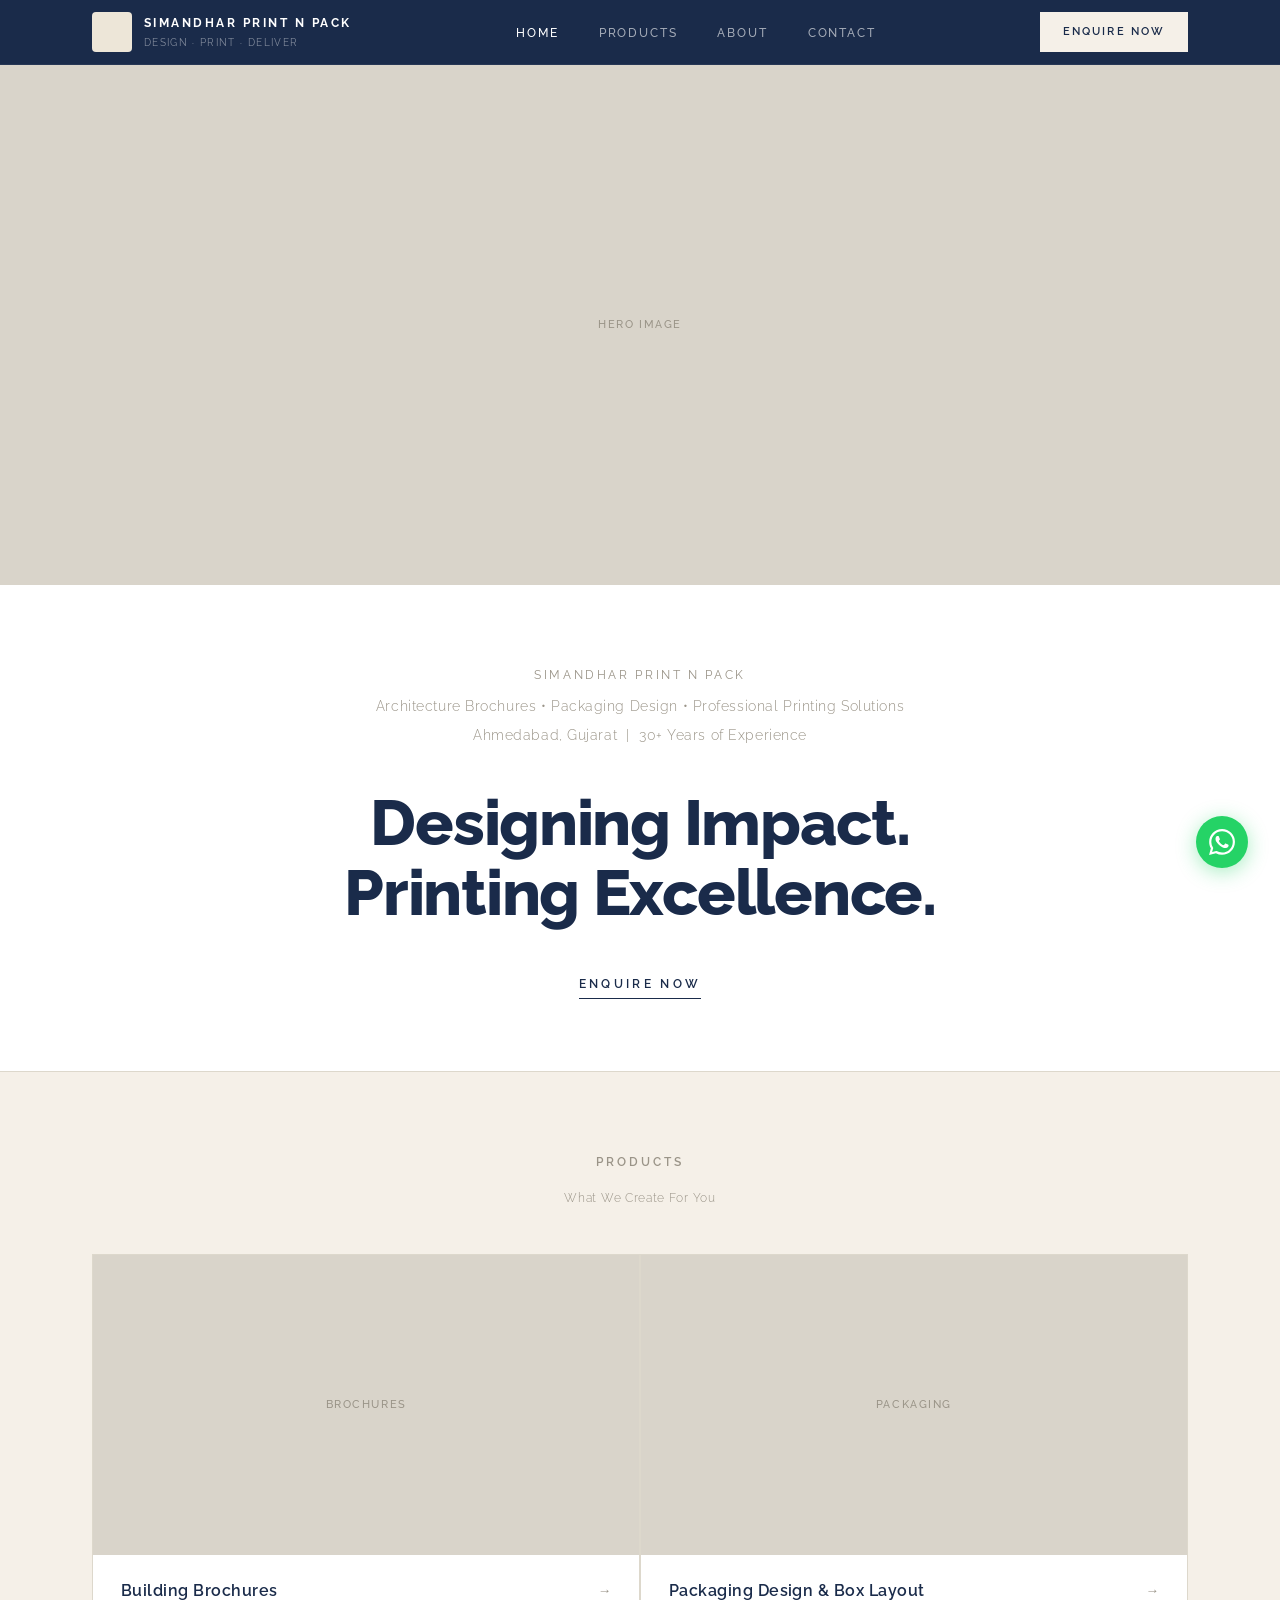
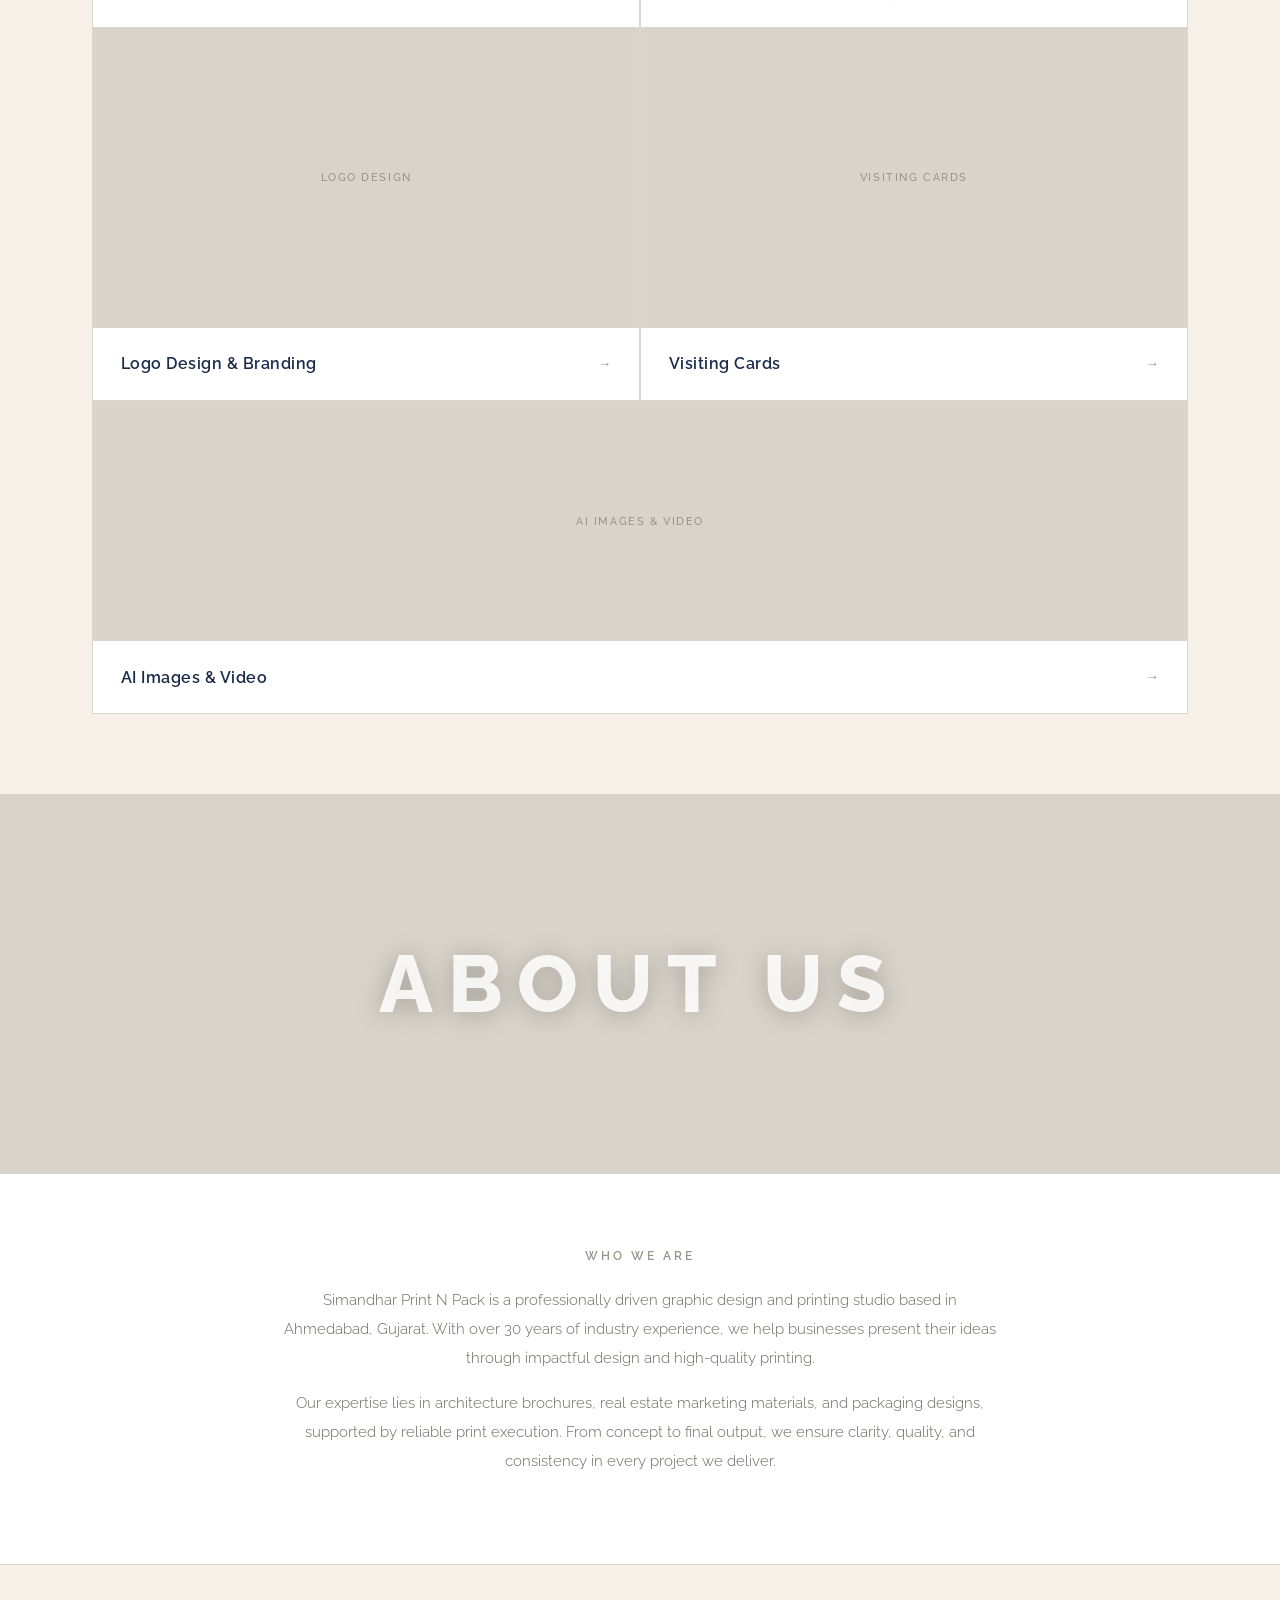
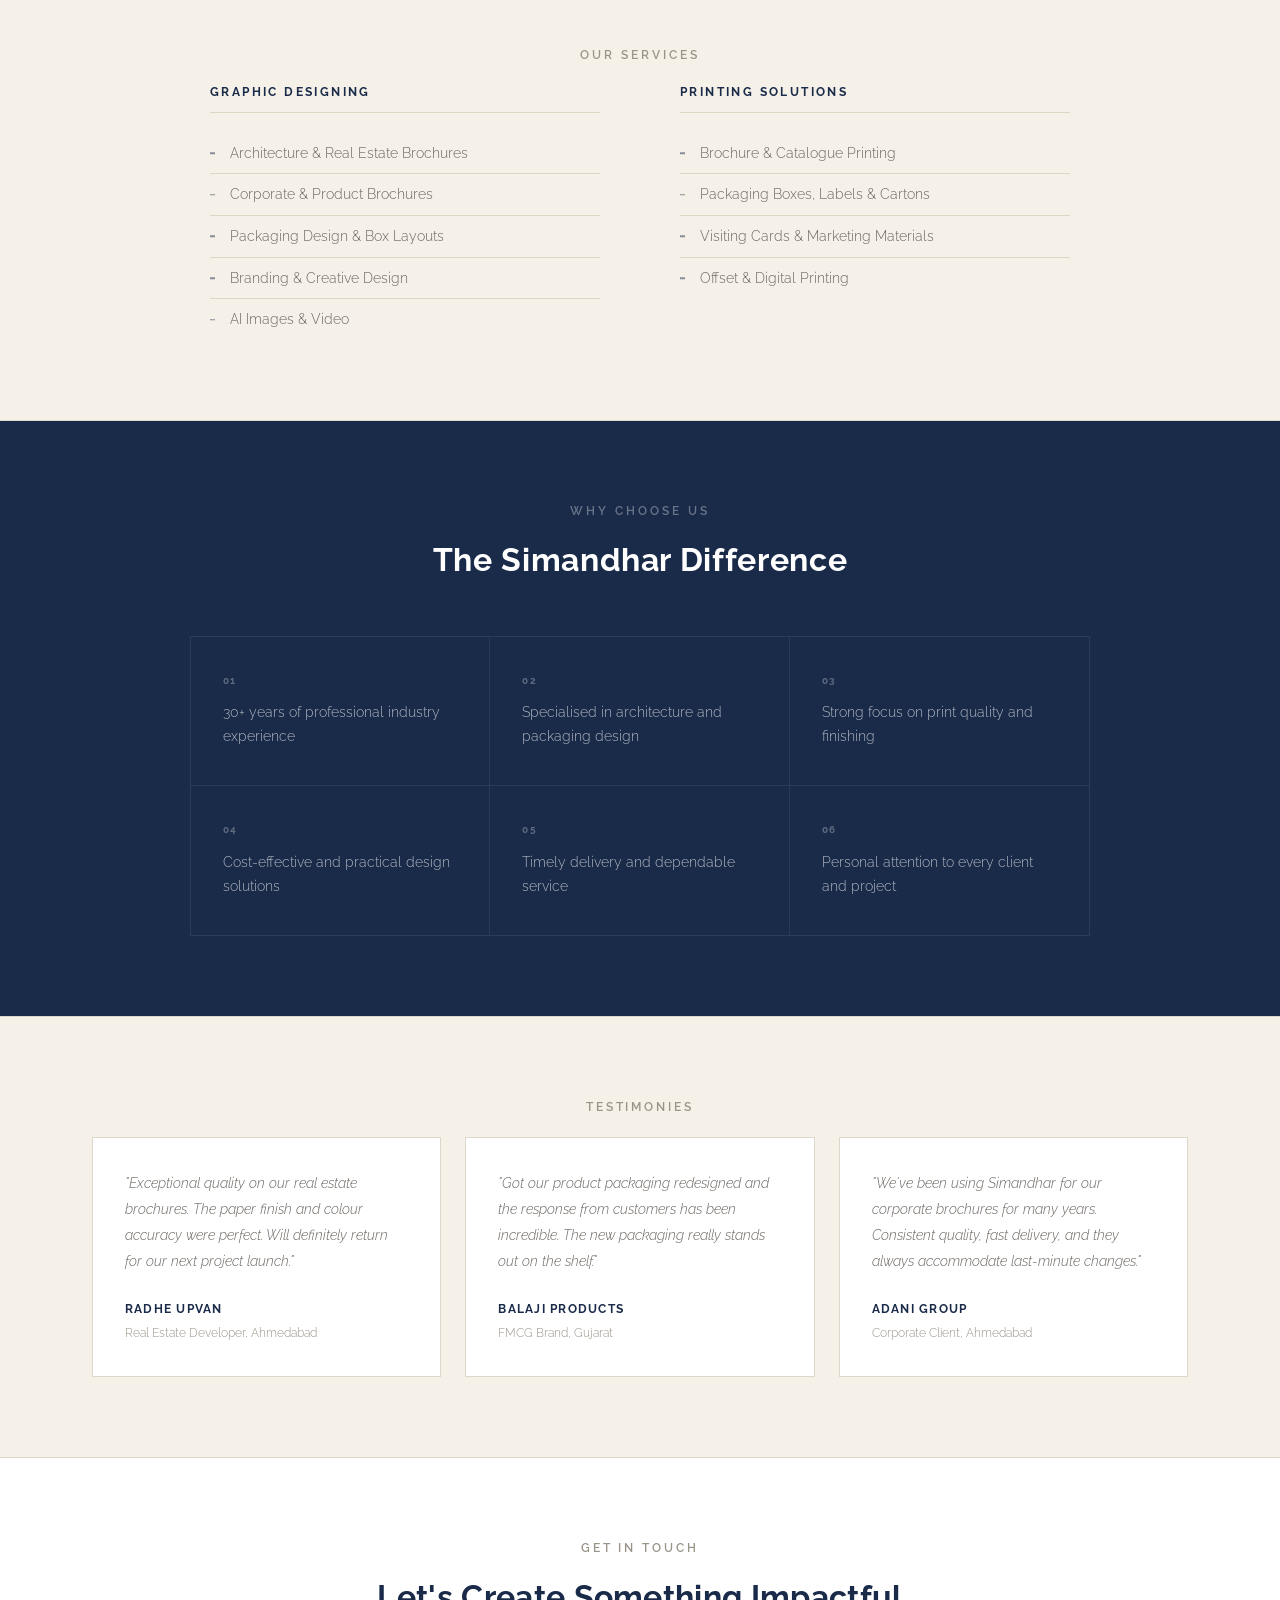
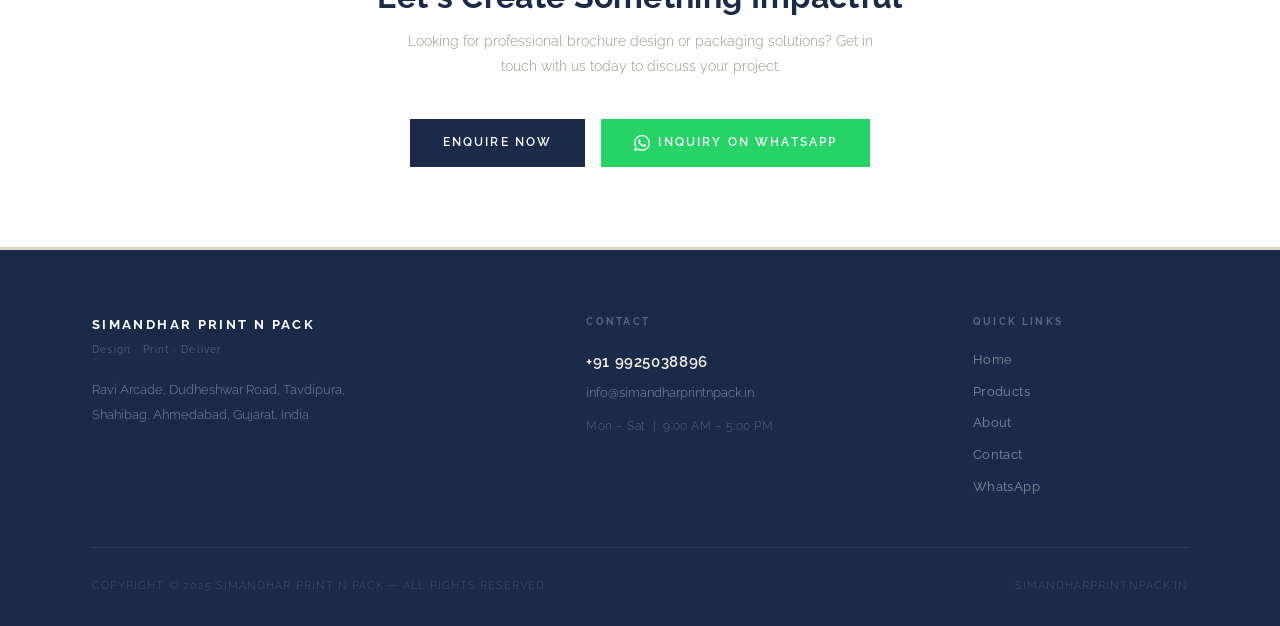
==== commit ca8d8b5d: "Footer horizontal 3-col layout, contact aside redesign, gallery CSS fix Co-Authored-By: Claude Sonne" ====
--- a/index.html
+++ b/index.html
@@ -226,22 +226,33 @@
   <!-- FOOTER -->
   <footer class="site-footer">
     <div class="container">
-      <span class="footer-brand-name">Simandhar Print N Pack</span>
-      <span class="footer-brand-sub">Design · Print · Deliver</span>
-      <p class="footer-address">
-        Ravi Arcade, Dudheshwar Road, Tavdipura,<br>
-        Shahibag, Ahmedabad, Gujarat, India
-      </p>
-      <a href="tel:+919925038896" class="footer-phone">+91 9925038896</a>
-      <span class="footer-hours">Mon – Sat &nbsp;|&nbsp; 9:00 AM – 5:00 PM</span>
-      <nav class="footer-nav">
-        <a href="index.html">Home</a>
-        <a href="#products">Products</a>
-        <a href="#about">About</a>
-        <a href="contact.html">Contact</a>
-        <a href="https://wa.me/919925038896" target="_blank" rel="noopener">WhatsApp</a>
-      </nav>
-      <p class="footer-copy">Copyright &copy; 2025 Simandhar Print N Pack &mdash; All Rights Reserved</p>
+      <div class="footer-grid">
+        <div>
+          <span class="footer-brand-name">Simandhar Print N Pack</span>
+          <span class="footer-brand-sub">Design · Print · Deliver</span>
+          <p class="footer-address">Ravi Arcade, Dudheshwar Road, Tavdipura,<br>Shahibag, Ahmedabad, Gujarat, India</p>
+        </div>
+        <div>
+          <span class="footer-col-label">Contact</span>
+          <a href="tel:+919925038896" class="footer-phone">+91 9925038896</a>
+          <a href="mailto:info@simandharprintnpack.in" class="footer-email">info@simandharprintnpack.in</a>
+          <span class="footer-hours">Mon &ndash; Sat &nbsp;|&nbsp; 9:00 AM &ndash; 5:00 PM</span>
+        </div>
+        <div>
+          <span class="footer-col-label">Quick Links</span>
+          <nav class="footer-nav-col">
+            <a href="index.html">Home</a>
+            <a href="#products">Products</a>
+            <a href="#about">About</a>
+            <a href="contact.html">Contact</a>
+            <a href="https://wa.me/919925038896" target="_blank" rel="noopener">WhatsApp</a>
+          </nav>
+        </div>
+      </div>
+      <div class="footer-bottom">
+        <p class="footer-copy">Copyright &copy; 2025 Simandhar Print N Pack &mdash; All Rights Reserved</p>
+        <p class="footer-copy">simandharprintnpack.in</p>
+      </div>
     </div>
   </footer>
 
--- a/css/style.css
+++ b/css/style.css
@@ -516,62 +516,113 @@
 .cta-btns { display: flex; gap: 1rem; justify-content: center; flex-wrap: wrap; }
 
 /* =============================================
-   FOOTER
+   FOOTER  — horizontal 3-column
    ============================================= */
 .site-footer {
   background: var(--navy);
   padding: 4rem 0 2rem;
-  text-align: center;
   border-top: 3px solid var(--cream-dark);
 }
+.footer-grid {
+  display: grid;
+  grid-template-columns: 2fr 1.5fr 1fr;
+  gap: 4rem;
+  padding-bottom: 3rem;
+  border-bottom: 1px solid rgba(255,255,255,0.08);
+  margin-bottom: 1.75rem;
+}
+.footer-col-label {
+  font-size: 0.6rem;
+  font-weight: 700;
+  letter-spacing: 0.24em;
+  text-transform: uppercase;
+  color: rgba(255,255,255,0.28);
+  display: block;
+  margin-bottom: 1.1rem;
+}
 .footer-brand-name {
-  font-size: 0.8rem;
-  font-weight: 700;
-  letter-spacing: 0.22em;
+  font-size: 0.82rem;
+  font-weight: 700;
+  letter-spacing: 0.18em;
   text-transform: uppercase;
   color: var(--white);
   display: block;
-  margin-bottom: 0.3rem;
+  margin-bottom: 0.25rem;
 }
 .footer-brand-sub {
-  font-size: 0.65rem;
+  font-size: 0.62rem;
   font-weight: 400;
-  letter-spacing: 0.14em;
-  color: rgba(255,255,255,0.35);
-  display: block;
-  margin-bottom: 2rem;
+  letter-spacing: 0.12em;
+  color: rgba(255,255,255,0.28);
+  display: block;
+  margin-bottom: 1.25rem;
 }
 .footer-address {
   font-size: 0.82rem;
   font-weight: 300;
+  color: rgba(255,255,255,0.42);
+  line-height: 1.85;
+}
+.footer-phone {
+  font-size: 0.95rem;
+  font-weight: 600;
+  color: var(--cream);
+  letter-spacing: 0.04em;
+  display: block;
+  margin-bottom: 0.4rem;
+  transition: opacity var(--transition);
+}
+.footer-phone:hover { opacity: 0.7; }
+.footer-email {
+  font-size: 0.8rem;
+  font-weight: 300;
   color: rgba(255,255,255,0.45);
-  line-height: 1.9;
-  margin-bottom: 0.5rem;
-}
-.footer-phone {
-  font-size: 0.92rem;
-  font-weight: 500;
-  color: var(--cream);
-  letter-spacing: 0.06em;
-  display: block;
-  margin-bottom: 0.4rem;
-}
+  display: block;
+  margin-bottom: 0.75rem;
+  transition: color var(--transition);
+}
+.footer-email:hover { color: var(--cream); }
 .footer-hours {
-  font-size: 0.78rem;
-  font-weight: 300;
-  color: rgba(255,255,255,0.35);
-  letter-spacing: 0.06em;
-  display: block;
-  margin-bottom: 2.5rem;
-}
+  font-size: 0.76rem;
+  font-weight: 300;
+  color: rgba(255,255,255,0.28);
+  letter-spacing: 0.04em;
+  display: block;
+}
+.footer-nav-col {
+  display: flex;
+  flex-direction: column;
+  gap: 0.6rem;
+}
+.footer-nav-col a {
+  font-size: 0.8rem;
+  font-weight: 400;
+  color: rgba(255,255,255,0.45);
+  letter-spacing: 0.03em;
+  transition: color var(--transition);
+}
+.footer-nav-col a:hover { color: var(--cream); }
+.footer-bottom {
+  display: flex;
+  align-items: center;
+  justify-content: space-between;
+  flex-wrap: wrap;
+  gap: 1rem;
+}
+.footer-copy {
+  font-size: 0.66rem;
+  font-weight: 300;
+  letter-spacing: 0.1em;
+  text-transform: uppercase;
+  color: rgba(255,255,255,0.18);
+}
+
+/* legacy centred footer — keep for fallback */
 .footer-nav {
   display: flex;
   justify-content: center;
   gap: 2rem;
   flex-wrap: wrap;
-  padding-bottom: 2rem;
-  border-bottom: 1px solid rgba(255,255,255,0.07);
-  margin-bottom: 2rem;
 }
 .footer-nav a {
   font-size: 0.7rem;
@@ -582,12 +633,13 @@
   transition: color var(--transition);
 }
 .footer-nav a:hover { color: var(--cream); }
-.footer-copy {
-  font-size: 0.68rem;
-  font-weight: 300;
-  letter-spacing: 0.12em;
-  text-transform: uppercase;
-  color: rgba(255,255,255,0.2);
+
+@media (max-width: 860px) {
+  .footer-grid { grid-template-columns: 1fr 1fr; gap: 2.5rem; }
+}
+@media (max-width: 560px) {
+  .footer-grid { grid-template-columns: 1fr; gap: 2rem; }
+  .footer-bottom { justify-content: center; text-align: center; }
 }
 
 /* =============================================
@@ -660,7 +712,8 @@
   background: var(--border);
   border: 1.5px solid var(--border);
 }
-.gallery-item.ph { height: 240px; }
+.gallery-item.ph,
+.gallery-grid .ph { height: 240px; }
 
 .two-col { display: grid; grid-template-columns: 1fr 1fr; gap: 5rem; align-items: start; }
 
